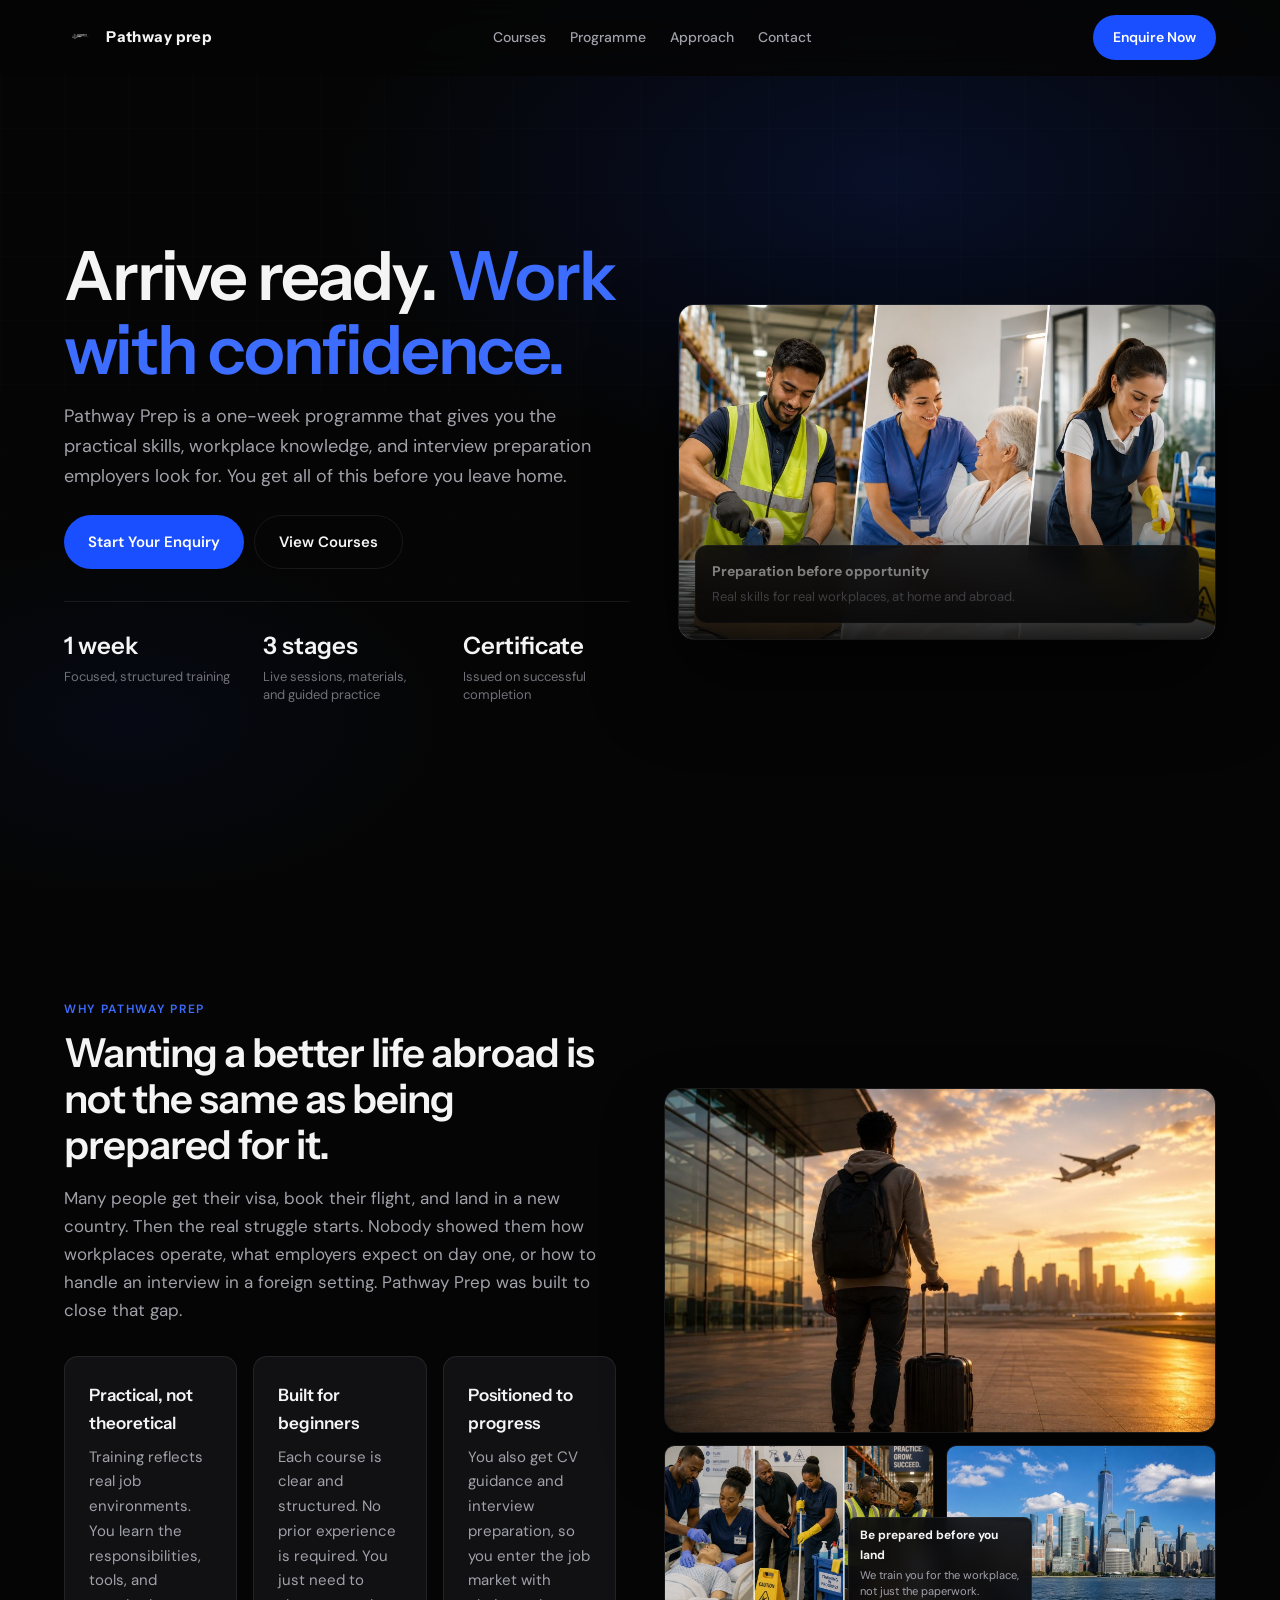
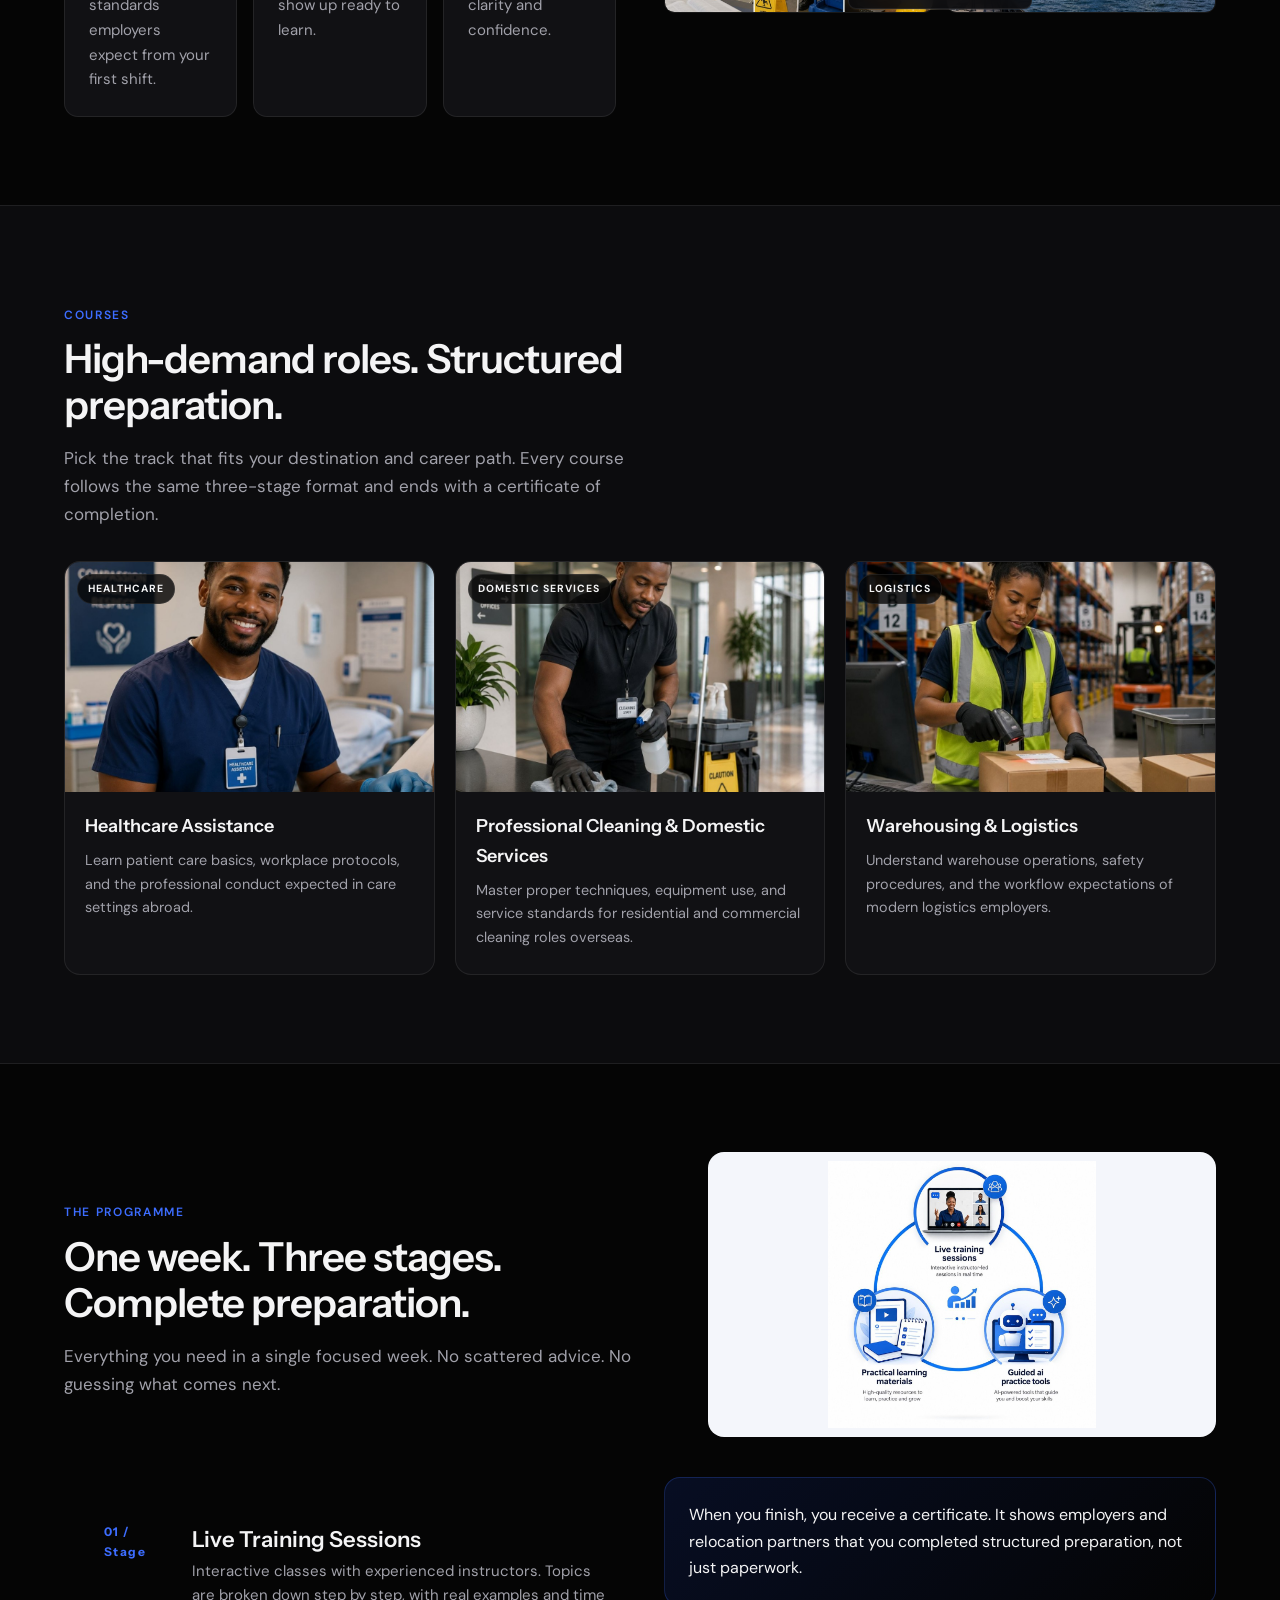
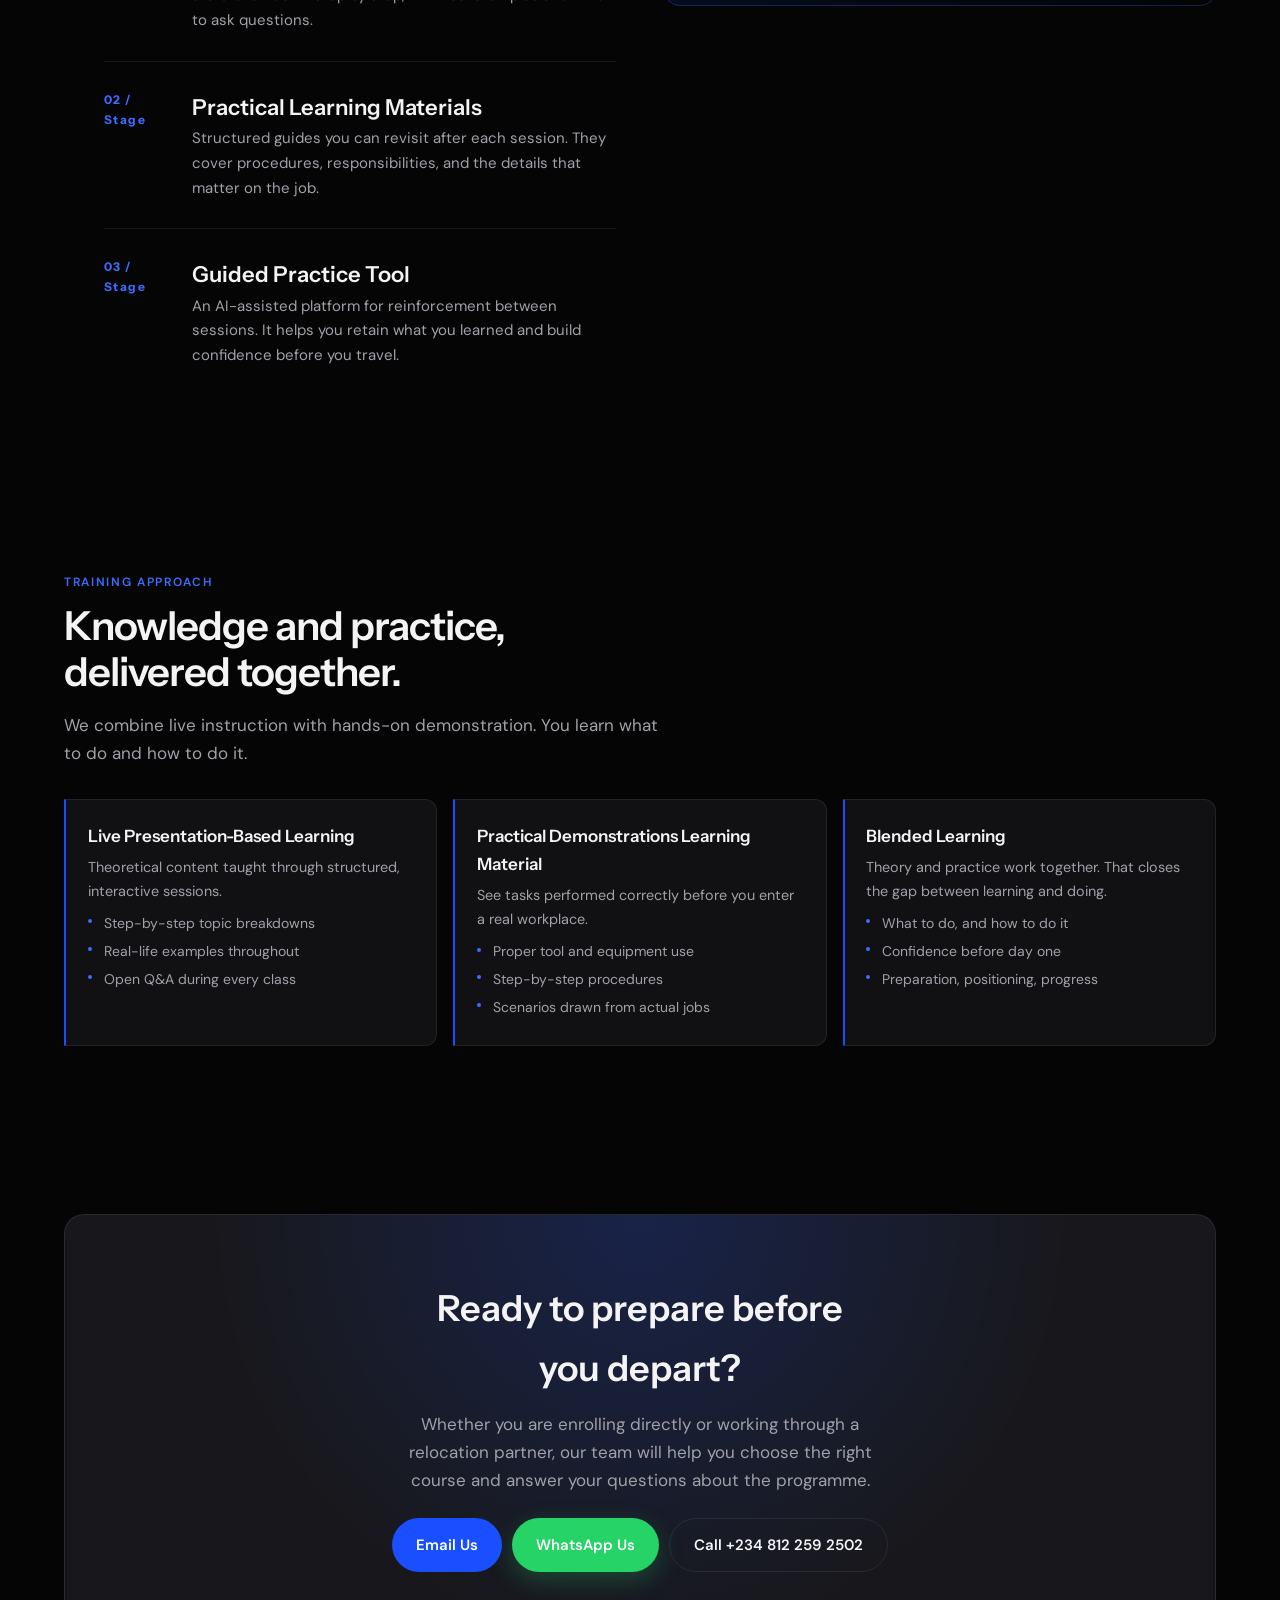
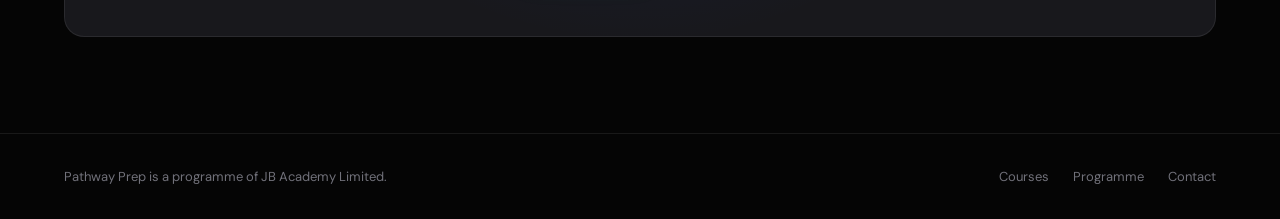
==== index.html @ 433fa723 "update landing page" ====
<!DOCTYPE html>
<html lang="en">
<head>
  <meta charset="UTF-8">
  <meta http-equiv="Content-Type" content="text/html; charset=UTF-8">
  <meta name="viewport" content="width=device-width, initial-scale=1.0, viewport-fit=cover">
  <meta name="theme-color" content="#050505">
  <meta name="description" content="Pathway Prep prepares individuals for international work with structured pre-departure training in healthcare, cleaning, and logistics. A programme by JB Academy Limited.">
  <title>Pathway Prep | Pre-Departure Training by JB Academy</title>
  <link rel="preconnect" href="https://fonts.googleapis.com">
  <link rel="preconnect" href="https://fonts.gstatic.com" crossorigin>
  <link href="https://fonts.googleapis.com/css2?family=DM+Sans:ital,opsz,wght@0,9..40,400;0,9..40,500;0,9..40,600;1,9..40,400&family=Instrument+Sans:wght@500;600;700&display=swap" rel="stylesheet">
  <link rel="stylesheet" href="css/styles.css">
  <link rel="icon" href="assets/logo.png" type="image/png">
</head>
<body>
  <header class="site-header">
    <div class="container header-inner">
      <a href="#" class="logo-link" aria-label="Pathway Prep home">
        <img src="assets/logo.png" alt="Pathway" class="logo-img" width="120" height="32">
        <span class="logo-wordmark">Pathway prep</span>
      </a>
      <nav class="nav" aria-label="Primary">
        <a href="#courses">Courses</a>
        <a href="#programme">Programme</a>
        <a href="#approach">Approach</a>
        <a href="#contact">Contact</a>
      </nav>
      <div class="header-actions">
        <a href="#contact" class="btn btn-primary">Enquire Now</a>
        <button class="menu-toggle" type="button" aria-expanded="false" aria-controls="mobile-nav" aria-label="Open menu">
          <span></span><span></span><span></span>
        </button>
      </div>
    </div>
  </header>

  <nav id="mobile-nav" class="mobile-nav" aria-label="Mobile">
    <a href="#contact" class="btn btn-primary mobile-nav-cta">Enquire Now</a>
    <a href="#courses">Courses</a>
    <a href="#programme">Programme</a>
    <a href="#approach">Approach</a>
    <a href="#contact">Contact</a>
  </nav>

  <main>
    <section class="hero">
      <div class="hero-bg" aria-hidden="true">
        <div class="hero-grid"></div>
      </div>
      <div class="container hero-inner">
        <div class="hero-content">
          <h1>Arrive ready. <em>Work with confidence.</em></h1>
          <p class="hero-lead">
            Pathway Prep is a one-week programme that gives you the practical skills, workplace knowledge,
            and interview preparation employers look for. You get all of this before you leave home.
          </p>
          <div class="hero-cta">
            <a href="#contact" class="btn btn-primary btn-lg">Start Your Enquiry</a>
            <a href="#courses" class="btn btn-ghost btn-lg">View Courses</a>
          </div>
          <div class="hero-stats">
            <div class="stat">
              <strong>1 week</strong>
              <span>Focused, structured training</span>
            </div>
            <div class="stat">
              <strong>3 stages</strong>
              <span>Live sessions, materials, and guided practice</span>
            </div>
            <div class="stat">
              <strong>Certificate</strong>
              <span>Issued on successful completion</span>
            </div>
          </div>
        </div>
        <div class="hero-visual">
          <figure class="hero-image-wrap">
            <img
              src="assets/hero-services.png"
              alt="Pathway Prep training for healthcare, cleaning, and logistics careers"
              width="1200"
              height="800"
              loading="eager"
            >
            <figcaption class="hero-badge">
              <strong>Preparation before opportunity</strong>
              <p>Real skills for real workplaces, at home and abroad.</p>
            </figcaption>
          </figure>
        </div>
      </div>
    </section>

    <section class="section" id="about">
      <div class="container about-split">
        <div class="about-copy">
          <p class="section-label reveal">Why Pathway Prep</p>
          <h2 class="section-title reveal">Wanting a better life abroad is not the same as being prepared for it.</h2>
          <p class="section-intro reveal">
            Many people get their visa, book their flight, and land in a new country. Then the real struggle
            starts. Nobody showed them how workplaces operate, what employers expect on day one, or how to
            handle an interview in a foreign setting. Pathway Prep was built to close that gap.
          </p>
          <div class="why-grid">
            <article class="why-card reveal">
              <h3>Practical, not theoretical</h3>
              <p>Training reflects real job environments. You learn the responsibilities, tools, and standards employers expect from your first shift.</p>
            </article>
            <article class="why-card reveal">
              <h3>Built for beginners</h3>
              <p>Each course is clear and structured. No prior experience is required. You just need to show up ready to learn.</p>
            </article>
            <article class="why-card reveal">
              <h3>Positioned to progress</h3>
              <p>You also get CV guidance and interview preparation, so you enter the job market with clarity and confidence.</p>
            </article>
          </div>
        </div>
        <div class="about-visual reveal">
          <div class="about-image-main">
            <img
              src="assets/about-travel.png"
              alt="Traveller preparing for departure at an airport"
              width="1200"
              height="675"
              loading="lazy"
            >
          </div>
          <div class="about-thumb-row">
            <div class="about-thumb about-thumb--careers">
              <img
                src="assets/about-careers.png"
                alt="Hands-on training in healthcare, cleaning, and logistics"
                width="600"
                height="375"
                loading="lazy"
              >
            </div>
            <div class="about-thumb">
              <img
                src="assets/about-destination.png"
                alt="City skyline representing international career opportunities"
                width="600"
                height="375"
                loading="lazy"
              >
            </div>
            <div class="about-float-card">
              <strong>Be prepared before you land</strong>
              <p>We train you for the workplace, not just the paperwork.</p>
            </div>
          </div>
        </div>
      </div>
    </section>

    <section class="section courses" id="courses">
      <div class="container">
        <p class="section-label reveal">Courses</p>
        <h2 class="section-title reveal">High-demand roles. Structured preparation.</h2>
        <p class="section-intro reveal">
          Pick the track that fits your destination and career path. Every course follows the same
          three-stage format and ends with a certificate of completion.
        </p>
        <div class="course-grid">
          <article class="course-card reveal">
            <div class="course-media">
              <img
                src="assets/course-healthcare.png"
                alt="Care assistant providing support in a healthcare environment"
                width="800"
                height="500"
                loading="lazy"
              >
              <span class="course-tag">Healthcare</span>
            </div>
            <div class="course-body">
              <h3>Healthcare Assistance</h3>
              <p>Learn patient care basics, workplace protocols, and the professional conduct expected in care settings abroad.</p>
            </div>
          </article>
          <article class="course-card reveal">
            <div class="course-media">
              <img
                src="assets/course-cleaning.png"
                alt="Professional cleaner maintaining a commercial space"
                width="800"
                height="500"
                loading="lazy"
              >
              <span class="course-tag">Domestic Services</span>
            </div>
            <div class="course-body">
              <h3>Professional Cleaning &amp; Domestic Services</h3>
              <p>Master proper techniques, equipment use, and service standards for residential and commercial cleaning roles overseas.</p>
            </div>
          </article>
          <article class="course-card reveal">
            <div class="course-media">
              <img
                src="assets/course-logistics.png"
                alt="Warehouse worker managing inventory in a logistics facility"
                width="800"
                height="500"
                loading="lazy"
              >
              <span class="course-tag">Logistics</span>
            </div>
            <div class="course-body">
              <h3>Warehousing &amp; Logistics</h3>
              <p>Understand warehouse operations, safety procedures, and the workflow expectations of modern logistics employers.</p>
            </div>
          </article>
        </div>
      </div>
    </section>

    <section class="section" id="programme">
      <div class="container">
        <div class="programme-banner reveal">
          <div>
            <p class="section-label">The Programme</p>
            <h2 class="section-title">One week. Three stages. Complete preparation.</h2>
            <p class="section-intro" style="margin-bottom: 0;">
              Everything you need in a single focused week. No scattered advice. No guessing what comes next.
            </p>
          </div>
          <div class="programme-banner-image">
            <img
              src="assets/programme-stages.png"
              alt="Live training sessions, practical learning materials, and guided AI practice tools"
              width="900"
              height="506"
              loading="lazy"
            >
          </div>
        </div>
        <div class="programme-layout">
          <ol class="process-steps">
            <li class="process-step reveal">
              <span class="step-num">Stage</span>
              <div>
                <h3>Live Training Sessions</h3>
                <p>Interactive classes with experienced instructors. Topics are broken down step by step, with real examples and time to ask questions.</p>
              </div>
            </li>
            <li class="process-step reveal">
              <span class="step-num">Stage</span>
              <div>
                <h3>Practical Learning Materials</h3>
                <p>Structured guides you can revisit after each session. They cover procedures, responsibilities, and the details that matter on the job.</p>
              </div>
            </li>
            <li class="process-step reveal">
              <span class="step-num">Stage</span>
              <div>
                <h3>Guided Practice Tool</h3>
                <p>An AI-assisted platform for reinforcement between sessions. It helps you retain what you learned and build confidence before you travel.</p>
              </div>
            </li>
          </ol>
          <aside class="process-aside reveal"><p>When you finish, you receive a certificate. It shows employers and relocation partners that you completed structured preparation, not just paperwork.</p></aside>
        </div>
      </div>
    </section>

    <section class="section" id="approach">
      <div class="container">
        <p class="section-label reveal">Training Approach</p>
        <h2 class="section-title reveal">Knowledge and practice, delivered together.</h2>
        <p class="section-intro reveal">
          We combine live instruction with hands-on demonstration. You learn what to do and how to do it.
        </p>
        <div class="method-grid">
          <article class="why-card method-item reveal">
            <h3>Live Presentation-Based Learning</h3>
            <p>Theoretical content taught through structured, interactive sessions.</p>
            <ul class="method-list">
              <li>Step-by-step topic breakdowns</li>
              <li>Real-life examples throughout</li>
              <li>Open Q&amp;A during every class</li>
            </ul>
          </article>
          <article class="why-card method-item reveal">
            <h3>Practical Demonstrations Learning Material</h3>
            <p>See tasks performed correctly before you enter a real workplace.</p>
            <ul class="method-list">
              <li>Proper tool and equipment use</li>
              <li>Step-by-step procedures</li>
              <li>Scenarios drawn from actual jobs</li>
            </ul>
          </article>
          <article class="why-card method-item reveal">
            <h3>Blended Learning</h3>
            <p>Theory and practice work together. That closes the gap between learning and doing.</p>
            <ul class="method-list">
              <li>What to do, and how to do it</li>
              <li>Confidence before day one</li>
              <li>Preparation, positioning, progress</li>
            </ul>
          </article>
        </div>
      </div>
    </section>

    <section class="cta-section" id="contact">
      <div class="container">
        <div class="cta-panel reveal">
          <h2>Ready to prepare before you depart?</h2>
          <p>
            Whether you are enrolling directly or working through a relocation partner, our team will
            help you choose the right course and answer your questions about the programme.
          </p>
          <div class="cta-actions">
            <a href="mailto:info@jbacademyltd.org" class="btn btn-primary btn-lg">Email Us</a>
            <a href="https://wa.me/2348122592502" class="btn btn-whatsapp btn-lg" target="_blank" rel="noopener noreferrer">WhatsApp Us</a>
            <a href="tel:+2348122592502" class="btn btn-ghost btn-lg">Call +234 812 259 2502</a>
          </div>
        </div>
      </div>
    </section>
  </main>

  <footer class="site-footer">
    <div class="container footer-inner">
      <div class="footer-brand">
        
        <p>Pathway Prep is a programme of JB Academy Limited.</p>
      </div>
      <nav class="footer-links" aria-label="Footer">
        <a href="#courses">Courses</a>
        <a href="#programme">Programme</a>
        <a href="#contact">Contact</a>
      </nav>
    </div>
  </footer>

  <script src="js/main.js"></script>
</body>
</html>
---- css/styles.css ----
:root {
  --black: #050505;
  --black-soft: #0c0c0e;
  --surface: #111114;
  --surface-elevated: #18181c;
  --border: rgba(255, 255, 255, 0.08);
  --blue: #1a4fff;
  --blue-bright: #3d6dff;
  --blue-glow: rgba(26, 79, 255, 0.35);
  --text: #f4f4f5;
  --text-muted: #a1a1aa;
  --text-dim: #71717a;
  --font-display: "Instrument Sans", system-ui, sans-serif;
  --font-body: "DM Sans", system-ui, sans-serif;
  --ease-out: cubic-bezier(0.22, 1, 0.36, 1);
  --max-width: 72rem;
  --header-h: 4.75rem;
}

*, *::before, *::after { box-sizing: border-box; }
html {
  scroll-behavior: smooth;
  -webkit-text-size-adjust: 100%;
  text-size-adjust: 100%;
}
body {
  margin: 0;
  font-family: var(--font-body);
  font-size: clamp(0.9375rem, 2.5vw, 1.0625rem);
  line-height: 1.65;
  color: var(--text);
  background: var(--black);
  -webkit-font-smoothing: antialiased;
  overflow-x: hidden;
  padding-left: env(safe-area-inset-left);
  padding-right: env(safe-area-inset-right);
}
img { max-width: 100%; height: auto; display: block; }
a { color: inherit; text-decoration: none; }
ul { margin: 0; padding: 0; list-style: none; }
.container { width: min(100% - 1.5rem, var(--max-width)); margin-inline: auto; }

@keyframes fadeUp {
  from { opacity: 0; transform: translateY(28px); }
  to { opacity: 1; transform: translateY(0); }
}
@keyframes fadeIn {
  from { opacity: 0; }
  to { opacity: 1; }
}
@keyframes float {
  0%, 100% { transform: translateY(0); }
  50% { transform: translateY(-8px); }
}
@keyframes pulseGlow {
  0%, 100% { box-shadow: 0 0 0 1px rgba(255,255,255,0.06) inset, 0 8px 32px var(--blue-glow); }
  50% { box-shadow: 0 0 0 1px rgba(255,255,255,0.1) inset, 0 12px 48px rgba(26,79,255,0.45); }
}
@keyframes gridDrift {
  from { transform: translateY(0); }
  to { transform: translateY(64px); }
}

.site-header {
  position: fixed; inset: 0 0 auto; z-index: 100; height: var(--header-h);
  display: flex; align-items: center;
  padding-left: env(safe-area-inset-left);
  padding-right: env(safe-area-inset-right);
  background: rgba(5, 5, 5, 0.82); backdrop-filter: blur(16px);
  border-bottom: 1px solid transparent;
  transition: border-color 0.3s var(--ease-out), background 0.3s;
}
.site-header.is-scrolled { border-bottom-color: var(--border); background: rgba(5,5,5,0.95); }
.header-inner { display: flex; align-items: center; justify-content: space-between; gap: 1rem; width: 100%; }
.logo-link { display: flex; align-items: center; gap: 0.65rem; min-width: 0; }
.logo-img {
  height: clamp(1.5rem, 4vw, 2rem); width: auto; flex-shrink: 0;
  filter: brightness(0) invert(1);
}
.nav { display: none; align-items: center; gap: 1.5rem; }
.nav a {
  font-size: 0.875rem; font-weight: 500; color: var(--text-muted);
  transition: color 0.2s, transform 0.2s;
}
.nav a:hover { color: var(--text); transform: translateY(-1px); }
.header-actions { display: flex; align-items: center; gap: 0.5rem; }
.btn {
  display: inline-flex; align-items: center; justify-content: center;
  font-family: var(--font-body); font-size: 0.875rem; font-weight: 600;
  padding: 0.7rem 1.25rem; border-radius: 999px; border: none; cursor: pointer;
  min-height: 44px; transition: transform 0.2s var(--ease-out), background 0.2s, box-shadow 0.2s;
}
.btn:active { transform: scale(0.98); }
.btn-primary {
  background: var(--blue); color: #fff;
  animation: pulseGlow 4s ease-in-out infinite;
}
.btn-primary:hover { background: var(--blue-bright); }
.btn-ghost { background: transparent; color: var(--text); border: 1px solid var(--border); }
.btn-ghost:hover { background: var(--surface); }
.btn-lg { padding: 0.85rem 1.5rem; font-size: 0.9375rem; }
.header-actions .btn-primary { animation: none; }

.menu-toggle {
  display: flex; flex-direction: column; justify-content: center; gap: 5px;
  width: 44px; height: 44px; padding: 0; background: none;
  border: 1px solid var(--border); border-radius: 0.5rem; cursor: pointer;
}
.menu-toggle span {
  display: block; width: 1rem; height: 1.5px; margin-inline: auto;
  background: var(--text); transition: transform 0.25s, opacity 0.25s;
}
.menu-toggle[aria-expanded="true"] span:nth-child(1) { transform: translateY(6.5px) rotate(45deg); }
.menu-toggle[aria-expanded="true"] span:nth-child(2) { opacity: 0; }
.menu-toggle[aria-expanded="true"] span:nth-child(3) { transform: translateY(-6.5px) rotate(-45deg); }
.mobile-nav {
  position: fixed; inset: var(--header-h) 0 0; z-index: 90; padding: 1rem 1.25rem 2rem;
  background: rgba(12,12,14,0.98); border-top: 1px solid var(--border);
  transform: translateX(100%); transition: transform 0.35s var(--ease-out);
  overflow-y: auto;
}
.mobile-nav.is-open { transform: translateX(0); }
.mobile-nav a {
  display: block; padding: 1rem 0; font-size: 1.0625rem; font-weight: 500;
  border-bottom: 1px solid var(--border);
}
.mobile-nav-cta {
  margin-bottom: 0.5rem; width: 100%; border-bottom: none !important;
  padding: 0.85rem 1.25rem !important;
}

.hero {
  position: relative; min-height: 100svh; display: flex; align-items: center;
  padding: calc(var(--header-h) + 2rem) 0 3rem; overflow: hidden;
}
.hero-bg { position: absolute; inset: 0; pointer-events: none; }
.hero-bg::before {
  content: ""; position: absolute; inset: 0;
  background:
    radial-gradient(ellipse 80% 60% at 70% 20%, rgba(26,79,255,0.14), transparent 55%),
    radial-gradient(ellipse 50% 40% at 10% 80%, rgba(26,79,255,0.06), transparent 50%);
}
.hero-grid {
  position: absolute; inset: -64px 0 0;
  background-image:
    linear-gradient(rgba(255,255,255,0.03) 1px, transparent 1px),
    linear-gradient(90deg, rgba(255,255,255,0.03) 1px, transparent 1px);
  background-size: 64px 64px;
  mask-image: linear-gradient(to bottom, black 30%, transparent 85%);
  opacity: 0.35;
  animation: gridDrift 20s linear infinite;
}
.hero-inner { position: relative; display: grid; gap: 2rem; align-items: center; }
.hero-content > * {
  animation: fadeUp 0.8s var(--ease-out) both;
}
.hero-content h1 { animation-delay: 0.1s; }
.hero-content .hero-lead { animation-delay: 0.35s; }
.hero-content .hero-cta { animation-delay: 0.5s; }
.hero-content .hero-stats { animation-delay: 0.65s; }
.eyebrow {
  display: inline-flex; align-items: center; gap: 0.5rem;
  font-size: 0.75rem; font-weight: 600; letter-spacing: 0.12em;
  text-transform: uppercase; color: var(--blue-bright); margin-bottom: 1rem;
}
.eyebrow::before { content: ""; width: 1.5rem; height: 1px; background: var(--blue); }
.hero h1 {
  font-family: var(--font-display);
  font-size: clamp(2rem, 8vw, 4.25rem);
  font-weight: 600; line-height: 1.08; letter-spacing: -0.03em;
  margin: 0 0 1rem;
}
.hero h1 em { font-style: normal; color: var(--blue-bright); }
.hero-lead { font-size: clamp(1rem, 2.5vw, 1.125rem); color: var(--text-muted); max-width: 36rem; margin: 0 0 1.5rem; }
.hero-cta { display: flex; flex-wrap: wrap; gap: 0.65rem; margin-bottom: 2rem; }
.hero-stats {
  display: grid; grid-template-columns: repeat(3, 1fr); gap: 1rem;
  padding-top: 1.5rem; border-top: 1px solid var(--border);
}
.stat strong {
  display: block; font-family: var(--font-display);
  font-size: clamp(1.15rem, 3vw, 1.5rem);
  font-weight: 600; margin-bottom: 0.15rem;
}
.stat > span { display: block; font-size: 0.75rem; color: var(--text-dim); line-height: 1.4; }
.hero-visual { animation: fadeIn 1s 0.4s both; }
.hero-image-wrap {
  position: relative; border-radius: 1rem; overflow: hidden;
  aspect-ratio: 16 / 10; max-height: 30rem; margin-inline: auto;
  border: 1px solid var(--border); box-shadow: 0 40px 80px rgba(0,0,0,0.55);
}
.hero-image-wrap img { width: 100%; height: 100%; object-fit: cover; transition: transform 8s var(--ease-out); }
.hero-image-wrap:hover img { transform: scale(1.05); }
.hero-image-wrap::after {
  content: ""; position: absolute; inset: 0;
  background: linear-gradient(to top, rgba(5,5,5,0.88) 0%, transparent 45%);
}
.hero-badge {
  position: absolute; bottom: 1rem; left: 1rem; right: 1rem;
  padding: 0.9rem 1rem; background: rgba(12,12,14,0.88);
  backdrop-filter: blur(12px); border: 1px solid var(--border); border-radius: 0.75rem;
  animation: float 5s ease-in-out infinite;
}
.hero-badge p { margin: 0; font-size: 0.8125rem; color: var(--text-muted); }
.hero-badge strong { display: block; font-size: 0.875rem; color: var(--text); margin-bottom: 0.2rem; }

.section { padding: clamp(3.5rem, 8vw, 5.5rem) 0; }
.section-label {
  font-size: 0.75rem; font-weight: 600; letter-spacing: 0.14em;
  text-transform: uppercase; color: var(--blue-bright); margin-bottom: 0.65rem;
}
.section-title {
  font-family: var(--font-display);
  font-size: clamp(1.5rem, 5vw, 2.5rem);
  font-weight: 600; letter-spacing: -0.025em; line-height: 1.15;
  margin: 0 0 1rem;
}
.section-intro { color: var(--text-muted); max-width: 38rem; margin: 0 0 2rem; font-size: clamp(0.9375rem, 2.5vw, 1.0625rem); }

.about-split {
  display: grid; gap: 2rem; align-items: center;
}
.about-image-main {
  border-radius: 1rem; overflow: hidden; aspect-ratio: 16 / 10;
  border: 1px solid var(--border); box-shadow: 0 24px 60px rgba(0,0,0,0.45);
}
.about-visual { display: grid; gap: 0.75rem; }
.about-image-main img { width: 100%; height: 100%; object-fit: cover; }
.about-float-card {
  padding: 0.55rem 0.7rem; background: rgba(12,12,14,0.9);
  border: 1px solid var(--border); border-radius: 0.5rem;
  backdrop-filter: blur(10px);
}
.about-float-card p { margin: 0; font-size: 0.7rem; line-height: 1.4; color: var(--text-muted); }
.about-float-card strong { display: block; color: var(--text); font-size: 0.75rem; margin-bottom: 0.15rem; }
.about-thumb-row {
  display: grid; grid-template-columns: 1fr 1fr; gap: 0.75rem;
  position: relative;
  padding-bottom: 0.25rem;
}
.about-thumb-row .about-float-card {
  grid-column: 1 / -1;
  position: absolute;
  bottom: 0.5rem;
  left: 50%;
  right: auto;
  z-index: 1;
  width: min(11.5rem, calc(100% - 1.5rem));
  translate: -50% 0;
}
.about-thumb {
  border-radius: 0.65rem; overflow: hidden; aspect-ratio: 16/10;
  border: 1px solid var(--border);
}
.about-thumb img { width: 100%; height: 100%; object-fit: cover; }
.about-thumb--careers img { object-position: 50% center; }

.why-grid { display: grid; gap: 1rem; }
.why-card {
  padding: 1.5rem; background: var(--surface);
  border: 1px solid var(--border); border-radius: 0.875rem;
  transition: border-color 0.25s, transform 0.35s var(--ease-out);
}
.why-card:hover { border-color: rgba(61,109,255,0.35); transform: translateY(-3px); }
.why-card h3 { font-family: var(--font-display); font-size: 1.0625rem; font-weight: 600; margin: 0 0 0.45rem; }
.why-card p { margin: 0; font-size: 0.9375rem; color: var(--text-muted); }

.courses { background: var(--black-soft); border-block: 1px solid var(--border); }
.course-grid { display: grid; gap: 1.25rem; }
.course-card {
  background: var(--surface); border: 1px solid var(--border);
  border-radius: 1rem; overflow: hidden;
  transition: transform 0.35s var(--ease-out), box-shadow 0.35s;
}
.course-card:hover { transform: translateY(-4px); box-shadow: 0 24px 48px rgba(0,0,0,0.4); }
.course-media { position: relative; aspect-ratio: 16 / 10; overflow: hidden; }
.course-media img { width: 100%; height: 100%; object-fit: cover; transition: transform 0.6s var(--ease-out); }
.course-card:hover .course-media img { transform: scale(1.05); }
.course-tag {
  position: absolute; top: 0.75rem; left: 0.75rem;
  font-size: 0.65rem; font-weight: 700; letter-spacing: 0.1em; text-transform: uppercase;
  padding: 0.35rem 0.6rem; background: rgba(5,5,5,0.8);
  border: 1px solid var(--border); border-radius: 999px;
}
.course-body { padding: 1.25rem 1.25rem 1.5rem; }
.course-body h3 { font-family: var(--font-display); font-size: 1.125rem; font-weight: 600; margin: 0 0 0.45rem; }
.course-body p { margin: 0; font-size: 0.9rem; color: var(--text-muted); }

.programme-banner {
  display: grid; gap: 1.5rem; margin-bottom: 2.5rem; align-items: center;
}
.programme-banner-image {
  border-radius: 1rem; overflow: hidden; aspect-ratio: 16/9;
  border: 1px solid var(--border);
  background: #f4f6fb;
}
.programme-banner-image img { width: 100%; height: 100%; object-fit: contain; padding: 0.5rem; }
.programme-layout { display: grid; gap: 2rem; align-items: start; }
.process-steps { display: grid; gap: 0; counter-reset: step; }
.process-step {
  display: grid; gap: 0.75rem; padding: 1.75rem 0;
  border-bottom: 1px solid var(--border); counter-increment: step;
}
.process-step:last-child { border-bottom: none; padding-bottom: 0; }
.step-num { font-family: var(--font-display); font-size: 0.75rem; font-weight: 700; letter-spacing: 0.12em; color: var(--blue-bright); }
.step-num::before { content: "0" counter(step) " / "; }
.process-step h3 { font-family: var(--font-display); font-size: clamp(1.125rem, 3vw, 1.375rem); font-weight: 600; margin: 0; }
.process-step p { margin: 0; color: var(--text-muted); font-size: 0.9375rem; }
.process-aside {
  margin-top: 2rem; padding: 1.5rem;
  background: linear-gradient(135deg, rgba(26,79,255,0.12), transparent);
  border: 1px solid rgba(61,109,255,0.25); border-radius: 1rem;
}
.process-aside p { margin: 0; font-size: 1rem; }

.method-grid { display: grid; gap: 1rem; }
.method-item {
  padding: 1.35rem; border-left: 2px solid var(--blue);
  background: var(--surface); border-radius: 0 0.75rem 0.75rem 0;
  transition: transform 0.3s var(--ease-out);
}
.method-item:hover { transform: translateX(4px); }
.method-item h3 { font-family: var(--font-display); font-size: 1.0625rem; font-weight: 600; margin: 0 0 0.4rem; }
.method-item p { margin: 0 0 0.5rem; font-size: 0.9rem; color: var(--text-muted); }
.method-list li {
  position: relative; padding-left: 1rem; font-size: 0.875rem;
  color: var(--text-muted); margin-bottom: 0.3rem;
}
.method-list li::before {
  content: ""; position: absolute; left: 0; top: 0.55em;
  width: 4px; height: 4px; border-radius: 50%; background: var(--blue-bright);
}

.cta-section { padding: clamp(3rem, 8vw, 5rem) 0 clamp(4rem, 10vw, 6rem); }
.cta-panel {
  position: relative; padding: clamp(2rem, 6vw, 4rem);
  border-radius: 1.25rem; overflow: hidden; text-align: center;
  border: 1px solid var(--border); background: var(--surface-elevated);
}
.cta-panel::before {
  content: ""; position: absolute; inset: 0;
  background: radial-gradient(circle at 50% 0%, rgba(26,79,255,0.2), transparent 60%);
}
.cta-panel > * { position: relative; }
.cta-panel h2 {
  font-family: var(--font-display); font-size: clamp(1.5rem, 5vw, 2.25rem);
  font-weight: 600; margin: 0 auto 0.75rem; max-width: 18ch;
}
.cta-panel p { color: var(--text-muted); max-width: 32rem; margin: 0 auto 1.5rem; font-size: clamp(0.9375rem, 2.5vw, 1.0625rem); }
.cta-actions { display: flex; flex-wrap: wrap; justify-content: center; gap: 0.65rem; }

.site-footer {
  padding: 2rem 0 calc(2rem + env(safe-area-inset-bottom));
  border-top: 1px solid var(--border);
}
.footer-inner { display: flex; flex-direction: column; align-items: flex-start; gap: 1.25rem; }
.footer-brand { display: flex; align-items: center; gap: 0.75rem; flex-wrap: wrap; }
.footer-brand img {
  height: 1.5rem;
  filter: brightness(0) invert(1);
}
.footer-brand p { margin: 0; font-size: 0.8125rem; color: var(--text-dim); }
.footer-links { display: flex; flex-wrap: wrap; gap: 1rem 1.5rem; font-size: 0.8125rem; }
.footer-links a { color: var(--text-dim); }
.footer-links a:hover { color: var(--text); }

.reveal {
  opacity: 0; transform: translateY(24px);
  transition: opacity 0.7s var(--ease-out) var(--reveal-delay, 0s),
              transform 0.7s var(--ease-out) var(--reveal-delay, 0s);
}
.reveal.is-visible { opacity: 1; transform: translateY(0); }

@media (min-width: 640px) {
  .container { width: min(100% - 2.5rem, var(--max-width)); }
  .hero-stats { gap: 2rem; }
  .stat > span { font-size: 0.8125rem; }
}

@media (min-width: 768px) {
  .nav { display: flex; }
  .menu-toggle { display: none; }
  .hero-inner { grid-template-columns: 1fr 0.95fr; gap: 3rem; }
  .hero-image-wrap { max-height: 32rem; margin-inline: 0; }
  .about-split { grid-template-columns: 1fr 1fr; gap: 3rem; }
  .why-grid { grid-template-columns: repeat(3, 1fr); }
  .course-grid { grid-template-columns: repeat(3, 1fr); }
  .programme-banner { grid-template-columns: 1.1fr 0.9fr; }
  .programme-layout { grid-template-columns: 1fr 1fr; gap: 3rem; }
  .programme-layout .process-aside { margin-top: 0; }
  .method-grid { grid-template-columns: repeat(3, 1fr); }
  .footer-inner { flex-direction: row; align-items: center; justify-content: space-between; }
  .process-step { grid-template-columns: 4rem 1fr; gap: 1.5rem; align-items: start; }
}

@media (min-width: 1024px) {
  .hero { padding: calc(var(--header-h) + 3rem) 0 5rem; }
  .section-title { max-width: 22ch; }
}

@media (max-width: 767px) {
  .header-actions .btn-primary { display: none; }
  .logo-wordmark { max-width: 9.5rem; overflow: hidden; text-overflow: ellipsis; }

  .hero {
    min-height: auto;
    padding-top: calc(var(--header-h) + 1.25rem);
    padding-bottom: 2.5rem;
  }
  .hero-inner { gap: 1.5rem; }
  .hero-stats { grid-template-columns: 1fr; gap: 0.85rem; }
  .hero-cta { margin-bottom: 1.5rem; }
  .hero-cta .btn { flex: 1 1 100%; }
  .hero-image-wrap { max-height: none; }
  .hero-badge { left: 0.75rem; right: 0.75rem; bottom: 0.75rem; }

  /* About: same flow as desktop — intro, image stack (1 + 2), then three cards in a row */
  .about-split {
    display: flex;
    flex-direction: column;
    gap: 1.25rem;
  }
  .about-copy { display: contents; }
  .about-copy .section-label { order: 1; }
  .about-copy .section-title { order: 2; }
  .about-copy .section-intro { order: 3; margin-bottom: 0; }
  .about-visual {
    order: 4;
    width: 100%;
    gap: 0.5rem;
  }
  .about-copy .why-grid {
    order: 5;
    grid-template-columns: repeat(3, minmax(0, 1fr));
    gap: 0.5rem;
  }
  .about-image-main { aspect-ratio: 16 / 10; }
  .about-thumb-row {
    grid-template-columns: 1fr 1fr;
    gap: 0.5rem;
    padding-bottom: 3.25rem;
  }
  .about-thumb { aspect-ratio: 3 / 2; }
  .about-thumb-row .about-float-card {
    width: min(9.25rem, calc(100% - 1rem));
    bottom: 0.35rem;
    padding: 0.45rem 0.6rem;
  }
  .about-float-card strong { font-size: 0.7rem; }
  .about-float-card p { font-size: 0.625rem; }

  .why-card { padding: 0.75rem; }
  .why-card h3 { font-size: 0.8125rem; margin-bottom: 0.35rem; }
  .why-card p { font-size: 0.6875rem; line-height: 1.45; }
  .why-card:hover { transform: none; }

  .course-card:hover { transform: none; box-shadow: none; }
  .course-card:hover .course-media img { transform: none; }
  .hero-image-wrap:hover img { transform: none; }

  .programme-banner { margin-bottom: 1.75rem; gap: 1.25rem; }
  .programme-banner-image { aspect-ratio: 4 / 3; }
  .programme-banner-image img { padding: 0.35rem; }
  .programme-layout { gap: 1.25rem; }
  .programme-layout .process-aside { margin-top: 0; }
  .process-step { padding: 1.35rem 0; }
  .process-aside { padding: 1.15rem; }
  .process-aside p { font-size: 0.9375rem; }

  .method-item:hover { transform: none; }
  .method-item { padding: 1.15rem; }

  .cta-panel { padding: 1.75rem 1.25rem; }
  .cta-actions { flex-direction: column; align-items: stretch; }
  .cta-actions .btn { width: 100%; max-width: none; }
  .cta-panel h2 { max-width: none; }

  .footer-brand { flex-direction: column; align-items: flex-start; }
}

@media (max-width: 380px) {
  .about-copy .why-grid { gap: 0.4rem; }
  .why-card { padding: 0.65rem; }
  .why-card h3 { font-size: 0.75rem; }
  .why-card p { font-size: 0.625rem; }
  .hero h1 { font-size: 1.85rem; }
  .section-title { font-size: 1.35rem; }
}

@media (prefers-reduced-motion: reduce) {
  *, *::before, *::after {
    animation-duration: 0.01ms !important;
    animation-iteration-count: 1 !important;
    transition-duration: 0.01ms !important;
  }
  .hero-grid { animation: none; }
  .reveal { opacity: 1; transform: none; }
}

.logo-wordmark{font-family:var(--font-display);font-weight:700;font-size:clamp(0.75rem,2vw,0.9375rem);letter-spacing:0.04em;color:var(--text);white-space:nowrap}.btn-whatsapp{background:#25d366;color:#fff;box-shadow:0 8px 24px rgba(37,211,102,.25)}.btn-whatsapp:hover{background:#20bd5a}.img-panel-left{object-position:8% center}.img-panel-center{object-position:50% center}.img-panel-right{object-position:92% center}
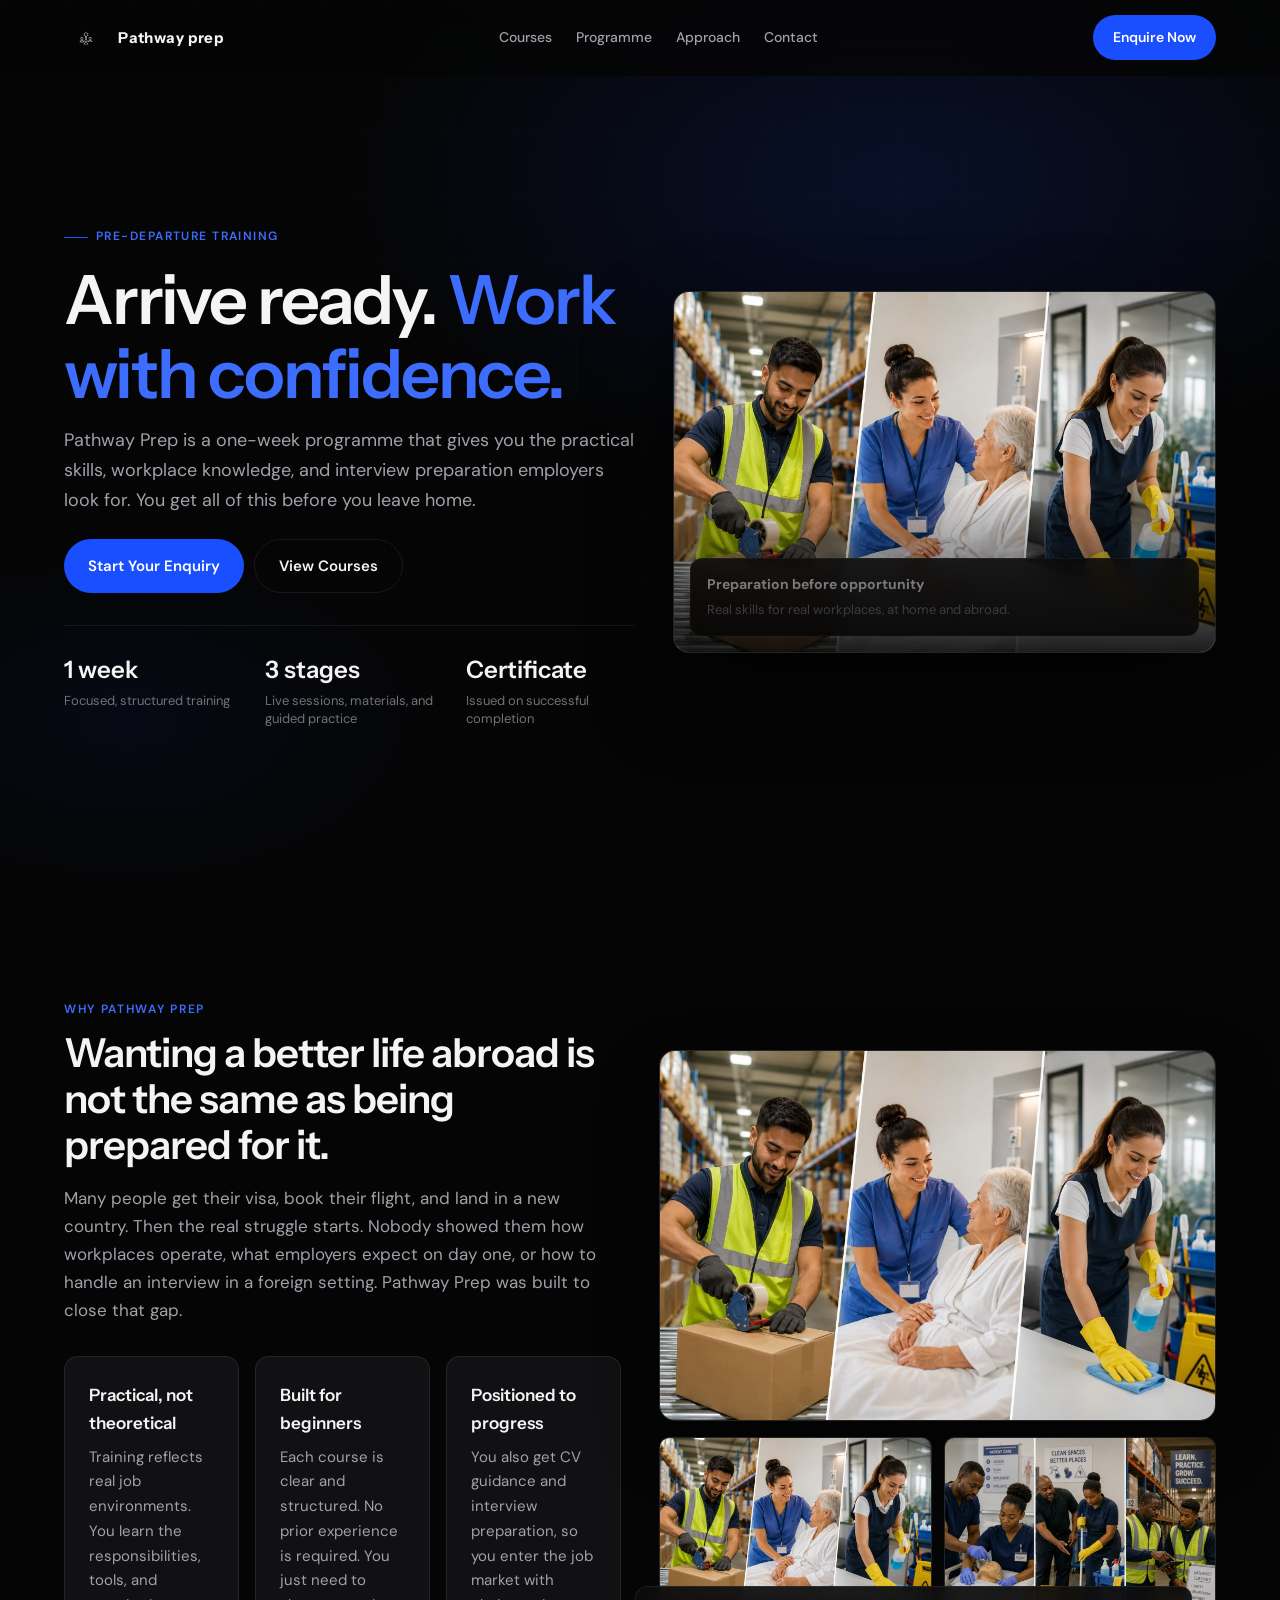
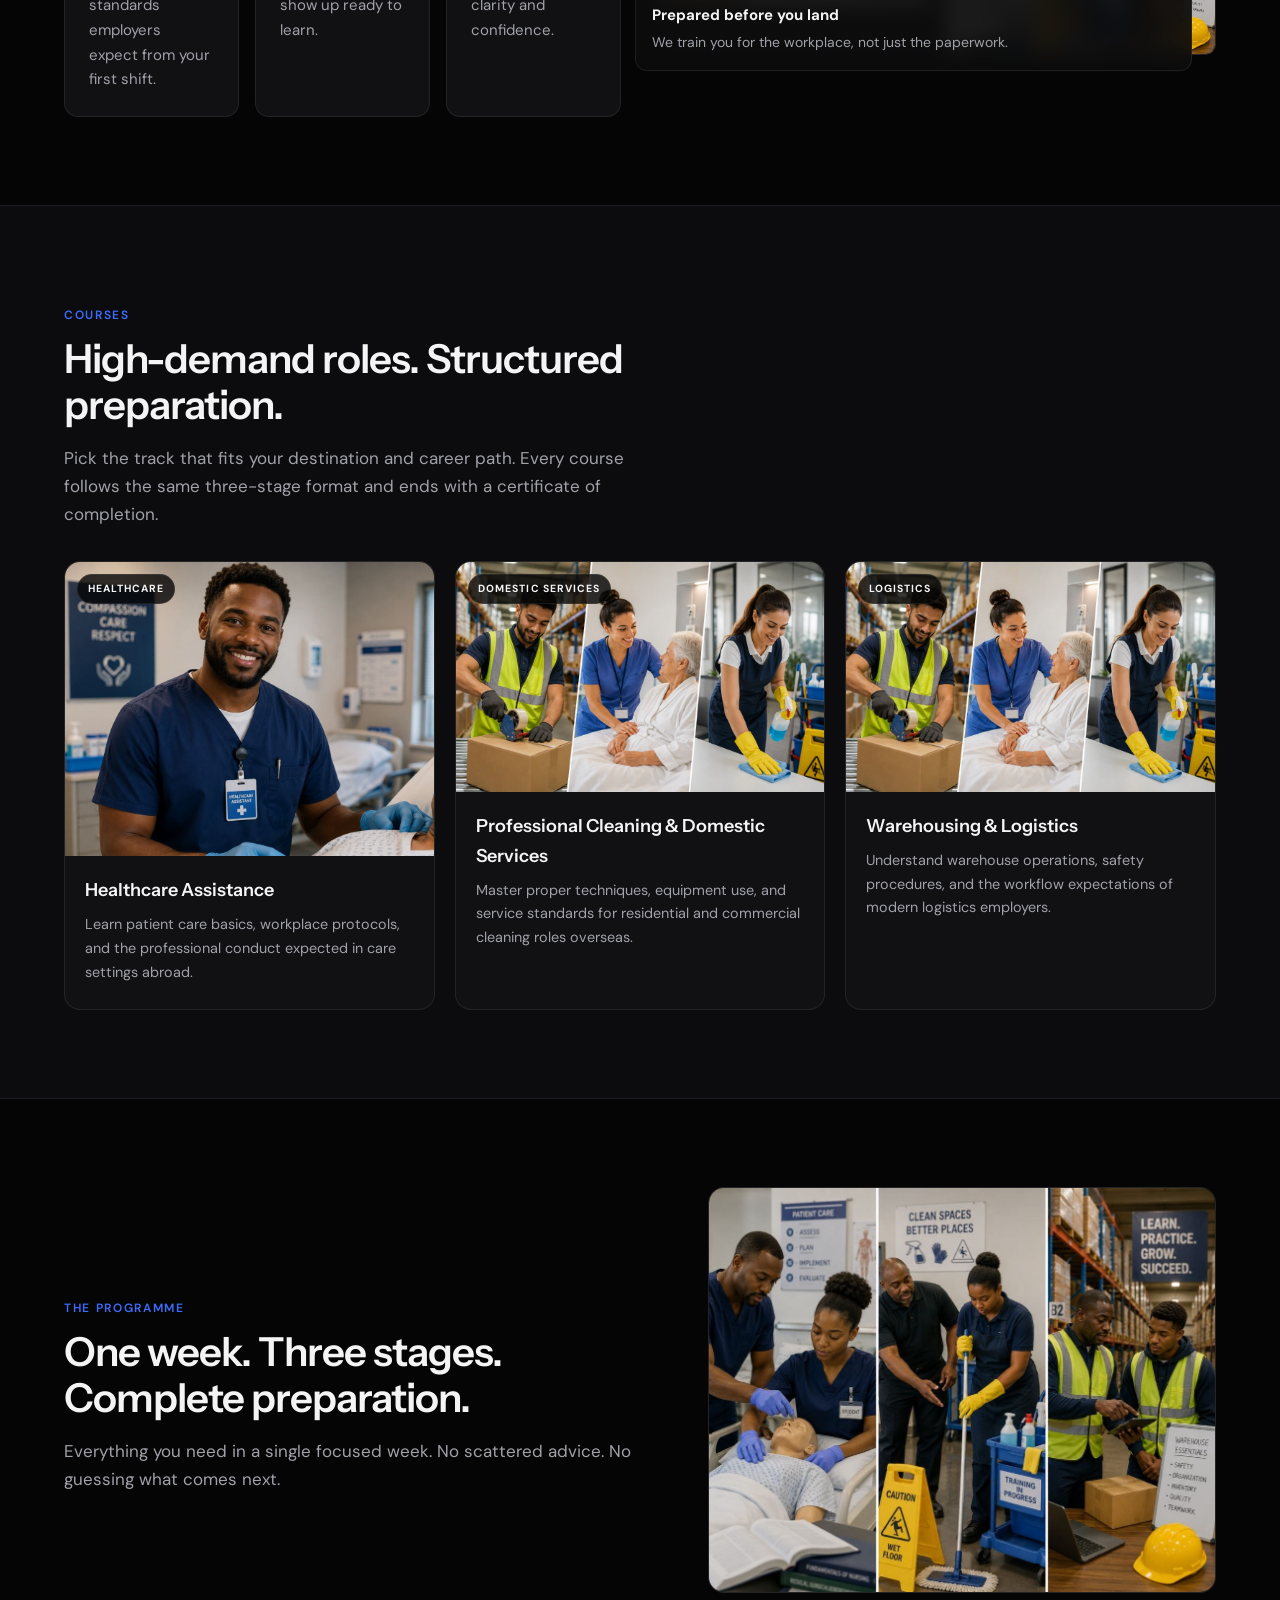
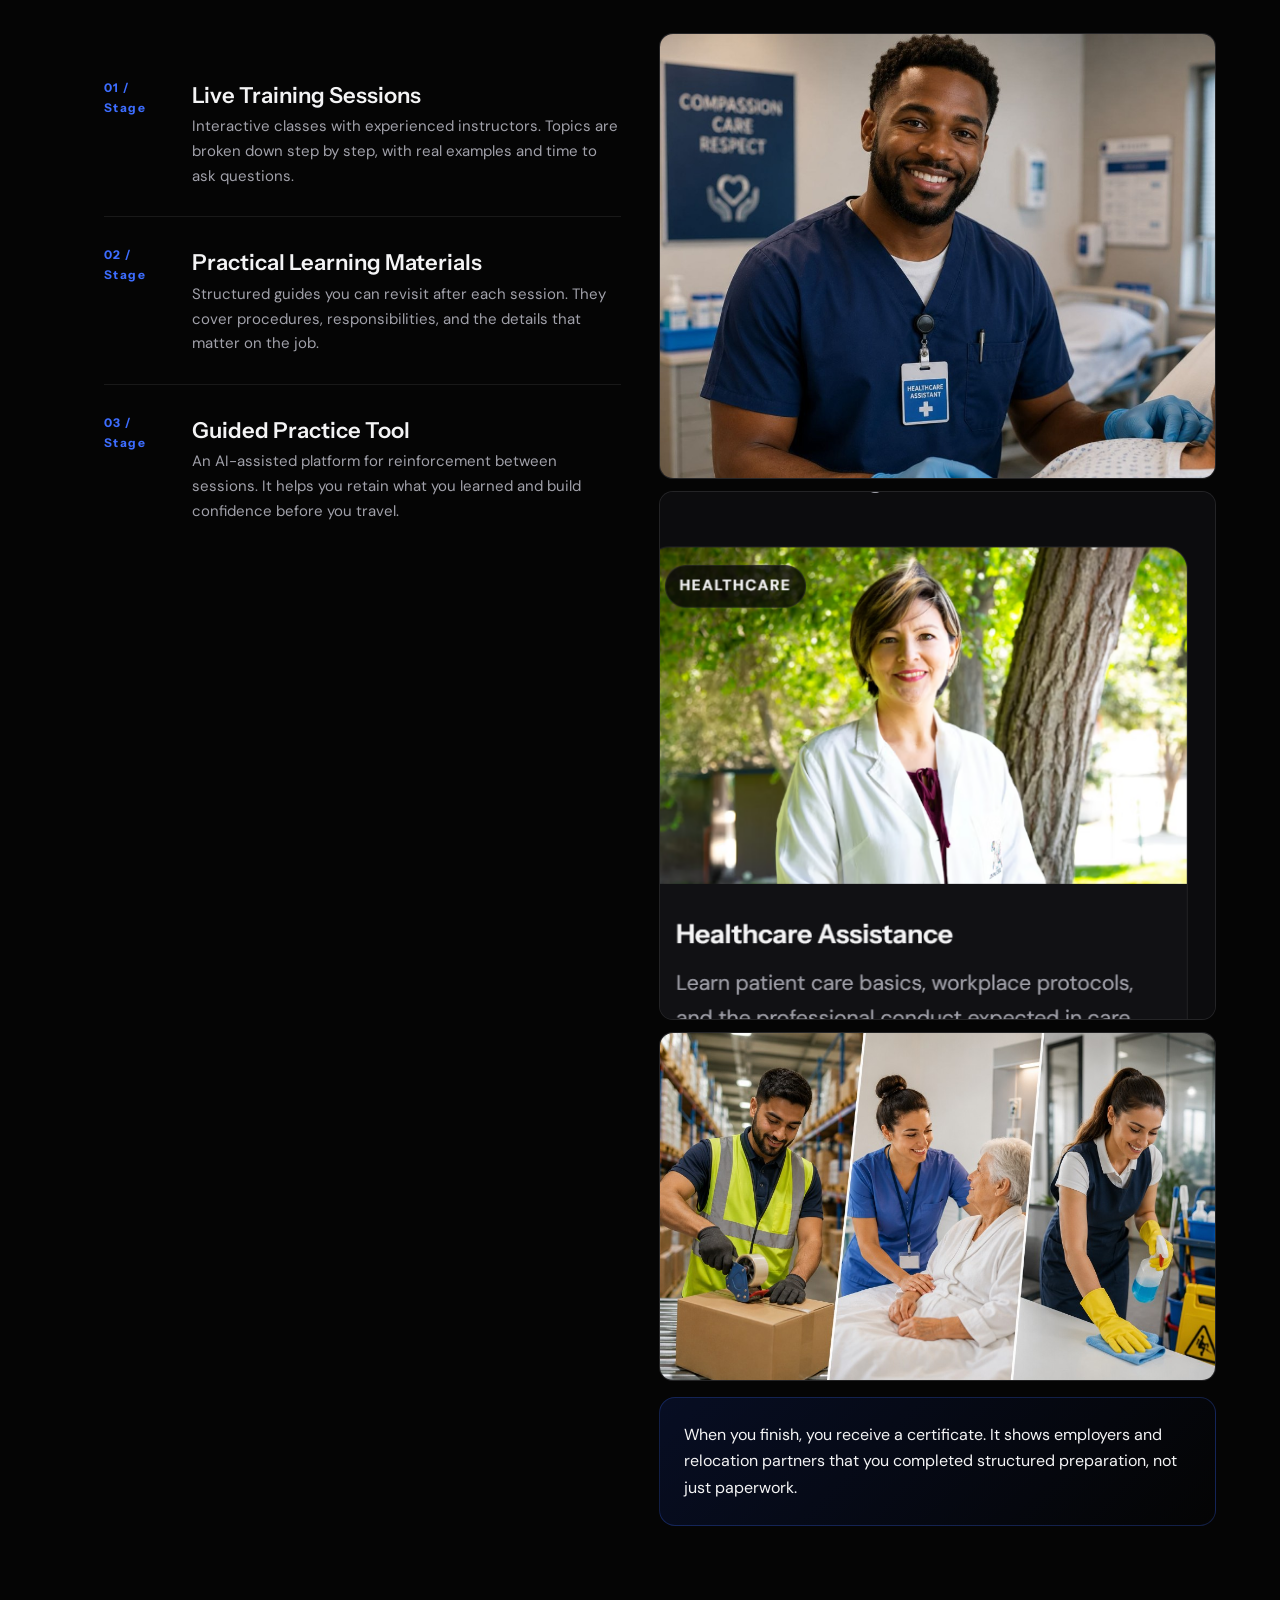
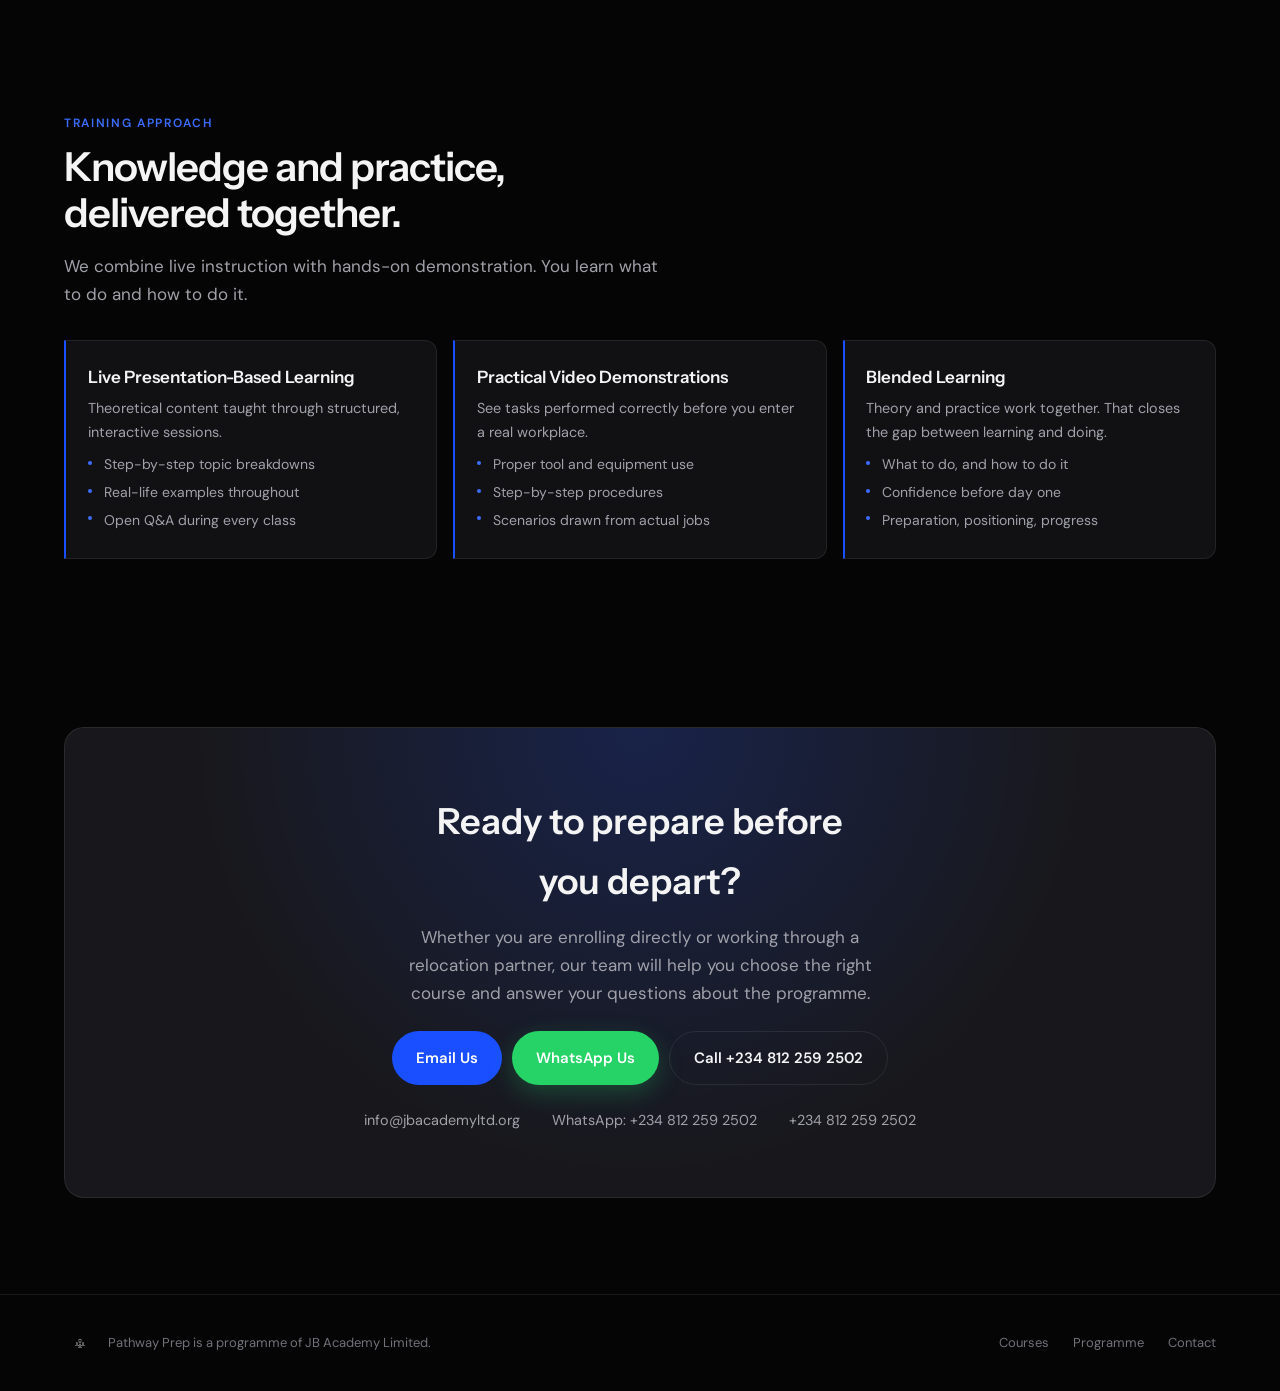
==== commit db6fe2d7: "Replace landing page logo with brand SVG. Co-authored-by: Cursor <cursoragent@cursor.com>" ====
--- a/index.html
+++ b/index.html
@@ -4,20 +4,19 @@
   <meta charset="UTF-8">
   <meta http-equiv="Content-Type" content="text/html; charset=UTF-8">
   <meta name="viewport" content="width=device-width, initial-scale=1.0, viewport-fit=cover">
-  <meta name="theme-color" content="#050505">
   <meta name="description" content="Pathway Prep prepares individuals for international work with structured pre-departure training in healthcare, cleaning, and logistics. A programme by JB Academy Limited.">
   <title>Pathway Prep | Pre-Departure Training by JB Academy</title>
   <link rel="preconnect" href="https://fonts.googleapis.com">
   <link rel="preconnect" href="https://fonts.gstatic.com" crossorigin>
   <link href="https://fonts.googleapis.com/css2?family=DM+Sans:ital,opsz,wght@0,9..40,400;0,9..40,500;0,9..40,600;1,9..40,400&family=Instrument+Sans:wght@500;600;700&display=swap" rel="stylesheet">
   <link rel="stylesheet" href="css/styles.css">
-  <link rel="icon" href="assets/logo.png" type="image/png">
+  <link rel="icon" href="assets/logo.svg" type="image/svg+xml">
 </head>
 <body>
   <header class="site-header">
     <div class="container header-inner">
       <a href="#" class="logo-link" aria-label="Pathway Prep home">
-        <img src="assets/logo.png" alt="Pathway" class="logo-img" width="120" height="32">
+        <img src="assets/logo.svg" alt="" class="logo-img" width="48" height="48" decoding="async" />
         <span class="logo-wordmark">Pathway prep</span>
       </a>
       <nav class="nav" aria-label="Primary">
@@ -36,11 +35,11 @@
   </header>
 
   <nav id="mobile-nav" class="mobile-nav" aria-label="Mobile">
-    <a href="#contact" class="btn btn-primary mobile-nav-cta">Enquire Now</a>
     <a href="#courses">Courses</a>
     <a href="#programme">Programme</a>
     <a href="#approach">Approach</a>
     <a href="#contact">Contact</a>
+    <a href="#contact" class="btn btn-primary mobile-nav-cta">Enquire Now</a>
   </nav>
 
   <main>
@@ -50,6 +49,7 @@
       </div>
       <div class="container hero-inner">
         <div class="hero-content">
+          <p class="eyebrow">Pre-departure training</p>
           <h1>Arrive ready. <em>Work with confidence.</em></h1>
           <p class="hero-lead">
             Pathway Prep is a one-week programme that gives you the practical skills, workplace knowledge,
@@ -120,18 +120,22 @@
         <div class="about-visual reveal">
           <div class="about-image-main">
             <img
-              src="assets/about-travel.png"
-              alt="Traveller preparing for departure at an airport"
-              width="1200"
-              height="675"
+              src="assets/hero-services.png"
+              alt="Professional walking through a modern city business district"
+              width="800"
+              height="1000"
               loading="lazy"
             >
           </div>
+          <div class="about-float-card">
+            <strong>Prepared before you land</strong>
+            <p>We train you for the workplace, not just the paperwork.</p>
+          </div>
           <div class="about-thumb-row">
-            <div class="about-thumb about-thumb--careers">
-              <img
-                src="assets/about-careers.png"
-                alt="Hands-on training in healthcare, cleaning, and logistics"
+            <div class="about-thumb">
+              <img
+                src="assets/hero-services.png" class="img-panel-left"
+                alt="Traveller at an airport preparing for departure"
                 width="600"
                 height="375"
                 loading="lazy"
@@ -139,16 +143,12 @@
             </div>
             <div class="about-thumb">
               <img
-                src="assets/about-destination.png"
-                alt="City skyline representing international career opportunities"
+                src="assets/about-training.png"
+                alt="People in a professional training session"
                 width="600"
                 height="375"
                 loading="lazy"
               >
-            </div>
-            <div class="about-float-card">
-              <strong>Be prepared before you land</strong>
-              <p>We train you for the workplace, not just the paperwork.</p>
             </div>
           </div>
         </div>
@@ -183,7 +183,7 @@
           <article class="course-card reveal">
             <div class="course-media">
               <img
-                src="assets/course-cleaning.png"
+                src="assets/hero-services.png" class="img-panel-center"
                 alt="Professional cleaner maintaining a commercial space"
                 width="800"
                 height="500"
@@ -199,7 +199,7 @@
           <article class="course-card reveal">
             <div class="course-media">
               <img
-                src="assets/course-logistics.png"
+                src="assets/hero-services.png" class="img-panel-right"
                 alt="Warehouse worker managing inventory in a logistics facility"
                 width="800"
                 height="500"
@@ -228,8 +228,8 @@
           </div>
           <div class="programme-banner-image">
             <img
-              src="assets/programme-stages.png"
-              alt="Live training sessions, practical learning materials, and guided AI practice tools"
+              src="assets/about-training.png"
+              alt="Instructor leading a live training session with participants"
               width="900"
               height="506"
               loading="lazy"
@@ -260,7 +260,14 @@
               </div>
             </li>
           </ol>
-          <aside class="process-aside reveal"><p>When you finish, you receive a certificate. It shows employers and relocation partners that you completed structured preparation, not just paperwork.</p></aside>
+          <div class="programme-visual reveal">
+            <div class="programme-visual-stack">
+              <figure><img src="assets/programme-live.png" alt="Healthcare assistant training in a clinical setting" width="800" height="500" loading="lazy"></figure>
+              <figure><img src="assets/programme-materials.png" alt="Professional learning and career preparation" width="800" height="500" loading="lazy"></figure>
+              <figure><img src="assets/hero-services.png" alt="Training across healthcare, cleaning, and logistics" width="800" height="500" loading="lazy" class="img-panel-center"></figure>
+            </div>
+            <aside class="process-aside"><p>When you finish, you receive a certificate. It shows employers and relocation partners that you completed structured preparation, not just paperwork.</p></aside>
+          </div>
         </div>
       </div>
     </section>
@@ -283,7 +290,7 @@
             </ul>
           </article>
           <article class="why-card method-item reveal">
-            <h3>Practical Demonstrations Learning Material</h3>
+            <h3>Practical Video Demonstrations</h3>
             <p>See tasks performed correctly before you enter a real workplace.</p>
             <ul class="method-list">
               <li>Proper tool and equipment use</li>
@@ -317,6 +324,11 @@
             <a href="https://wa.me/2348122592502" class="btn btn-whatsapp btn-lg" target="_blank" rel="noopener noreferrer">WhatsApp Us</a>
             <a href="tel:+2348122592502" class="btn btn-ghost btn-lg">Call +234 812 259 2502</a>
           </div>
+          <div class="contact-row">
+            <a href="mailto:info@jbacademyltd.org">info@jbacademyltd.org</a>
+            <a href="https://wa.me/2348122592502" target="_blank" rel="noopener noreferrer">WhatsApp: +234 812 259 2502</a>
+            <a href="tel:+2348122592502">+234 812 259 2502</a>
+          </div>
         </div>
       </div>
     </section>
@@ -325,7 +337,7 @@
   <footer class="site-footer">
     <div class="container footer-inner">
       <div class="footer-brand">
-        
+        <img src="assets/logo.svg" alt="" width="40" height="40" decoding="async" />
         <p>Pathway Prep is a programme of JB Academy Limited.</p>
       </div>
       <nav class="footer-links" aria-label="Footer">
--- a/css/styles.css
+++ b/css/styles.css
@@ -21,7 +21,7 @@
 html {
   scroll-behavior: smooth;
   -webkit-text-size-adjust: 100%;
-  text-size-adjust: 100%;
+  overflow-x: clip;
 }
 body {
   margin: 0;
@@ -31,10 +31,9 @@
   color: var(--text);
   background: var(--black);
   -webkit-font-smoothing: antialiased;
-  overflow-x: hidden;
-  padding-left: env(safe-area-inset-left);
-  padding-right: env(safe-area-inset-right);
-}
+  overflow-x: clip;
+}
+body.menu-open { overflow: hidden; }
 img { max-width: 100%; height: auto; display: block; }
 a { color: inherit; text-decoration: none; }
 ul { margin: 0; padding: 0; list-style: none; }
@@ -64,8 +63,7 @@
 .site-header {
   position: fixed; inset: 0 0 auto; z-index: 100; height: var(--header-h);
   display: flex; align-items: center;
-  padding-left: env(safe-area-inset-left);
-  padding-right: env(safe-area-inset-right);
+  padding-top: env(safe-area-inset-top, 0px);
   background: rgba(5, 5, 5, 0.82); backdrop-filter: blur(16px);
   border-bottom: 1px solid transparent;
   transition: border-color 0.3s var(--ease-out), background 0.3s;
@@ -73,10 +71,7 @@
 .site-header.is-scrolled { border-bottom-color: var(--border); background: rgba(5,5,5,0.95); }
 .header-inner { display: flex; align-items: center; justify-content: space-between; gap: 1rem; width: 100%; }
 .logo-link { display: flex; align-items: center; gap: 0.65rem; min-width: 0; }
-.logo-img {
-  height: clamp(1.5rem, 4vw, 2rem); width: auto; flex-shrink: 0;
-  filter: brightness(0) invert(1);
-}
+.logo-img { height: clamp(2rem, 5vw, 2.75rem); width: auto; max-width: 3.5rem; flex-shrink: 0; object-fit: contain; }
 .nav { display: none; align-items: center; gap: 1.5rem; }
 .nav a {
   font-size: 0.875rem; font-weight: 500; color: var(--text-muted);
@@ -125,8 +120,8 @@
   border-bottom: 1px solid var(--border);
 }
 .mobile-nav-cta {
-  margin-bottom: 0.5rem; width: 100%; border-bottom: none !important;
-  padding: 0.85rem 1.25rem !important;
+  display: flex; margin-top: 1.25rem; width: 100%;
+  justify-content: center;
 }
 
 .hero {
@@ -150,11 +145,17 @@
   opacity: 0.35;
   animation: gridDrift 20s linear infinite;
 }
-.hero-inner { position: relative; display: grid; gap: 2rem; align-items: center; }
+.hero-inner {
+  position: relative; display: grid; align-items: center;
+  gap: clamp(1rem, 3vw, 3rem);
+  grid-template-columns: 1fr 0.95fr;
+}
+.hero-content, .hero-visual, .about-copy, .about-visual { min-width: 0; }
 .hero-content > * {
   animation: fadeUp 0.8s var(--ease-out) both;
 }
-.hero-content h1 { animation-delay: 0.1s; }
+.hero-content .eyebrow { animation-delay: 0.1s; }
+.hero-content h1 { animation-delay: 0.2s; }
 .hero-content .hero-lead { animation-delay: 0.35s; }
 .hero-content .hero-cta { animation-delay: 0.5s; }
 .hero-content .hero-stats { animation-delay: 0.65s; }
@@ -186,11 +187,15 @@
 .hero-visual { animation: fadeIn 1s 0.4s both; }
 .hero-image-wrap {
   position: relative; border-radius: 1rem; overflow: hidden;
-  aspect-ratio: 16 / 10; max-height: 30rem; margin-inline: auto;
+  max-height: 32rem; margin-inline: 0;
   border: 1px solid var(--border); box-shadow: 0 40px 80px rgba(0,0,0,0.55);
-}
-.hero-image-wrap img { width: 100%; height: 100%; object-fit: cover; transition: transform 8s var(--ease-out); }
-.hero-image-wrap:hover img { transform: scale(1.05); }
+  background: var(--surface);
+}
+.hero-image-wrap img {
+  width: 100%; height: auto; object-fit: contain;
+  transition: transform 8s var(--ease-out);
+}
+.hero-image-wrap:hover img { transform: scale(1.03); }
 .hero-image-wrap::after {
   content: ""; position: absolute; inset: 0;
   background: linear-gradient(to top, rgba(5,5,5,0.88) 0%, transparent 45%);
@@ -218,44 +223,39 @@
 .section-intro { color: var(--text-muted); max-width: 38rem; margin: 0 0 2rem; font-size: clamp(0.9375rem, 2.5vw, 1.0625rem); }
 
 .about-split {
-  display: grid; gap: 2rem; align-items: center;
-}
+  display: grid; align-items: center;
+  gap: clamp(1.5rem, 3vw, 3rem);
+  grid-template-columns: 1fr 1fr;
+}
+.about-visual { position: relative; }
 .about-image-main {
-  border-radius: 1rem; overflow: hidden; aspect-ratio: 16 / 10;
+  border-radius: 1rem; overflow: hidden;
   border: 1px solid var(--border); box-shadow: 0 24px 60px rgba(0,0,0,0.45);
-}
-.about-visual { display: grid; gap: 0.75rem; }
-.about-image-main img { width: 100%; height: 100%; object-fit: cover; }
+  background: var(--surface);
+}
+.about-image-main img { width: 100%; height: auto; object-fit: contain; }
 .about-float-card {
-  padding: 0.55rem 0.7rem; background: rgba(12,12,14,0.9);
-  border: 1px solid var(--border); border-radius: 0.5rem;
+  position: absolute; bottom: -1rem; left: -1.5rem; right: 1.5rem;
+  padding: 1rem; background: rgba(12,12,14,0.92);
+  border: 1px solid var(--border); border-radius: 0.75rem;
   backdrop-filter: blur(10px);
-}
-.about-float-card p { margin: 0; font-size: 0.7rem; line-height: 1.4; color: var(--text-muted); }
-.about-float-card strong { display: block; color: var(--text); font-size: 0.75rem; margin-bottom: 0.15rem; }
+  animation: float 6s ease-in-out infinite;
+}
+.about-float-card p { margin: 0; font-size: 0.875rem; color: var(--text-muted); }
+.about-float-card strong { display: block; color: var(--text); font-size: 0.9375rem; margin-bottom: 0.25rem; }
 .about-thumb-row {
-  display: grid; grid-template-columns: 1fr 1fr; gap: 0.75rem;
-  position: relative;
-  padding-bottom: 0.25rem;
-}
-.about-thumb-row .about-float-card {
-  grid-column: 1 / -1;
-  position: absolute;
-  bottom: 0.5rem;
-  left: 50%;
-  right: auto;
-  z-index: 1;
-  width: min(11.5rem, calc(100% - 1.5rem));
-  translate: -50% 0;
+  display: grid; grid-template-columns: 1fr 1fr; gap: 0.75rem; margin-top: 1rem;
 }
 .about-thumb {
-  border-radius: 0.65rem; overflow: hidden; aspect-ratio: 16/10;
-  border: 1px solid var(--border);
-}
-.about-thumb img { width: 100%; height: 100%; object-fit: cover; }
-.about-thumb--careers img { object-position: 50% center; }
-
-.why-grid { display: grid; gap: 1rem; }
+  border-radius: 0.65rem; overflow: hidden;
+  border: 1px solid var(--border); background: var(--surface);
+}
+.about-thumb img { width: 100%; height: auto; object-fit: contain; }
+.about-thumb img.img-panel-left {
+  aspect-ratio: 16 / 10; object-fit: cover;
+}
+
+.why-grid { display: grid; gap: 1rem; grid-template-columns: repeat(3, 1fr); }
 .why-card {
   padding: 1.5rem; background: var(--surface);
   border: 1px solid var(--border); border-radius: 0.875rem;
@@ -266,15 +266,30 @@
 .why-card p { margin: 0; font-size: 0.9375rem; color: var(--text-muted); }
 
 .courses { background: var(--black-soft); border-block: 1px solid var(--border); }
-.course-grid { display: grid; gap: 1.25rem; }
+.course-grid {
+  display: grid;
+  gap: clamp(0.65rem, 2vw, 1.25rem);
+  grid-template-columns: repeat(3, minmax(0, 1fr));
+}
 .course-card {
   background: var(--surface); border: 1px solid var(--border);
   border-radius: 1rem; overflow: hidden;
   transition: transform 0.35s var(--ease-out), box-shadow 0.35s;
 }
 .course-card:hover { transform: translateY(-4px); box-shadow: 0 24px 48px rgba(0,0,0,0.4); }
-.course-media { position: relative; aspect-ratio: 16 / 10; overflow: hidden; }
-.course-media img { width: 100%; height: 100%; object-fit: cover; transition: transform 0.6s var(--ease-out); }
+.course-media {
+  position: relative; overflow: hidden;
+  background: var(--surface);
+}
+.course-media img {
+  width: 100%; height: auto; object-fit: contain;
+  transition: transform 0.6s var(--ease-out);
+}
+.course-media img.img-panel-left,
+.course-media img.img-panel-center,
+.course-media img.img-panel-right {
+  aspect-ratio: 16 / 10; object-fit: cover;
+}
 .course-card:hover .course-media img { transform: scale(1.05); }
 .course-tag {
   position: absolute; top: 0.75rem; left: 0.75rem;
@@ -287,18 +302,27 @@
 .course-body p { margin: 0; font-size: 0.9rem; color: var(--text-muted); }
 
 .programme-banner {
-  display: grid; gap: 1.5rem; margin-bottom: 2.5rem; align-items: center;
+  display: grid; gap: clamp(1rem, 2.5vw, 1.5rem);
+  margin-bottom: 2.5rem; align-items: center;
+  grid-template-columns: 1.1fr 0.9fr;
 }
 .programme-banner-image {
-  border-radius: 1rem; overflow: hidden; aspect-ratio: 16/9;
-  border: 1px solid var(--border);
-  background: #f4f6fb;
-}
-.programme-banner-image img { width: 100%; height: 100%; object-fit: contain; padding: 0.5rem; }
-.programme-layout { display: grid; gap: 2rem; align-items: start; }
+  border-radius: 1rem; overflow: hidden;
+  border: 1px solid var(--border); background: var(--surface);
+}
+.programme-banner-image img { width: 100%; height: auto; object-fit: contain; }
+
+.programme-layout {
+  display: grid;
+  grid-template-columns: 1fr 1fr;
+  gap: clamp(1.5rem, 3vw, 3rem);
+  align-items: start;
+}
+
 .process-steps { display: grid; gap: 0; counter-reset: step; }
 .process-step {
-  display: grid; gap: 0.75rem; padding: 1.75rem 0;
+  display: grid; gap: 1.5rem; padding: 1.75rem 0;
+  grid-template-columns: 4rem 1fr; align-items: start;
   border-bottom: 1px solid var(--border); counter-increment: step;
 }
 .process-step:last-child { border-bottom: none; padding-bottom: 0; }
@@ -313,7 +337,7 @@
 }
 .process-aside p { margin: 0; font-size: 1rem; }
 
-.method-grid { display: grid; gap: 1rem; }
+.method-grid { display: grid; gap: 1rem; grid-template-columns: repeat(3, minmax(0, 1fr)); }
 .method-item {
   padding: 1.35rem; border-left: 2px solid var(--blue);
   background: var(--surface); border-radius: 0 0.75rem 0.75rem 0;
@@ -347,18 +371,18 @@
   font-weight: 600; margin: 0 auto 0.75rem; max-width: 18ch;
 }
 .cta-panel p { color: var(--text-muted); max-width: 32rem; margin: 0 auto 1.5rem; font-size: clamp(0.9375rem, 2.5vw, 1.0625rem); }
-.cta-actions { display: flex; flex-wrap: wrap; justify-content: center; gap: 0.65rem; }
-
-.site-footer {
-  padding: 2rem 0 calc(2rem + env(safe-area-inset-bottom));
-  border-top: 1px solid var(--border);
-}
-.footer-inner { display: flex; flex-direction: column; align-items: flex-start; gap: 1.25rem; }
+.cta-actions { display: flex; flex-wrap: wrap; justify-content: center; gap: 0.65rem; margin-bottom: 1.5rem; }
+.contact-row { display: flex; flex-wrap: wrap; justify-content: center; gap: 1rem 2rem; font-size: 0.9rem; }
+.contact-row a { color: var(--text-muted); transition: color 0.2s; }
+.contact-row a:hover { color: var(--blue-bright); }
+
+.site-footer { padding: 2rem 0; border-top: 1px solid var(--border); }
+.footer-inner {
+  display: flex; flex-direction: row; align-items: center;
+  justify-content: space-between; gap: 1.25rem;
+}
 .footer-brand { display: flex; align-items: center; gap: 0.75rem; flex-wrap: wrap; }
-.footer-brand img {
-  height: 1.5rem;
-  filter: brightness(0) invert(1);
-}
+.footer-brand img { height: 2rem; width: auto; object-fit: contain; }
 .footer-brand p { margin: 0; font-size: 0.8125rem; color: var(--text-dim); }
 .footer-links { display: flex; flex-wrap: wrap; gap: 1rem 1.5rem; font-size: 0.8125rem; }
 .footer-links a { color: var(--text-dim); }
@@ -380,17 +404,7 @@
 @media (min-width: 768px) {
   .nav { display: flex; }
   .menu-toggle { display: none; }
-  .hero-inner { grid-template-columns: 1fr 0.95fr; gap: 3rem; }
-  .hero-image-wrap { max-height: 32rem; margin-inline: 0; }
-  .about-split { grid-template-columns: 1fr 1fr; gap: 3rem; }
-  .why-grid { grid-template-columns: repeat(3, 1fr); }
-  .course-grid { grid-template-columns: repeat(3, 1fr); }
-  .programme-banner { grid-template-columns: 1.1fr 0.9fr; }
-  .programme-layout { grid-template-columns: 1fr 1fr; gap: 3rem; }
-  .programme-layout .process-aside { margin-top: 0; }
-  .method-grid { grid-template-columns: repeat(3, 1fr); }
-  .footer-inner { flex-direction: row; align-items: center; justify-content: space-between; }
-  .process-step { grid-template-columns: 4rem 1fr; gap: 1.5rem; align-items: start; }
+  .header-actions .btn-primary { display: inline-flex; }
 }
 
 @media (min-width: 1024px) {
@@ -398,93 +412,88 @@
   .section-title { max-width: 22ch; }
 }
 
+.logo-wordmark {
+  font-family: var(--font-display); font-weight: 700;
+  font-size: clamp(0.7rem, 2.8vw, 0.9375rem);
+  letter-spacing: 0.04em; color: var(--text);
+  line-height: 1.2; min-width: 0;
+}
+.programme-visual { display: grid; gap: 1rem; }
+.programme-visual-stack { display: grid; gap: 0.75rem; }
+.programme-visual-stack figure {
+  margin: 0; border-radius: 0.875rem; overflow: hidden;
+  border: 1px solid var(--border); background: var(--surface);
+}
+.programme-visual-stack img { width: 100%; height: auto; object-fit: contain; }
+.programme-visual-stack img.img-panel-center {
+  aspect-ratio: 16 / 10; object-fit: cover;
+}
+.programme-visual .process-aside { margin-top: 0; }
+.btn-whatsapp {
+  background: #25d366; color: #fff;
+  box-shadow: 0 8px 24px rgba(37, 211, 102, 0.25);
+}
+.btn-whatsapp:hover { background: #20bd5a; }
+.img-panel-left { object-position: 8% center; }
+.img-panel-center { object-position: 50% center; }
+.img-panel-right { object-position: 92% center; }
+
 @media (max-width: 767px) {
+  :root { --header-h: 4.25rem; }
+
+  .container { width: min(100% - 1.25rem, var(--max-width)); }
+
+  .header-inner { gap: 0.5rem; }
+  .logo-link { flex: 1; min-width: 0; max-width: calc(100% - 3.5rem); }
+  .logo-img { height: 2rem; max-width: 2.75rem; }
   .header-actions .btn-primary { display: none; }
-  .logo-wordmark { max-width: 9.5rem; overflow: hidden; text-overflow: ellipsis; }
+
+  .mobile-nav {
+    padding: 1rem 1.25rem calc(1.5rem + env(safe-area-inset-bottom, 0px));
+  }
 
   .hero {
     min-height: auto;
-    padding-top: calc(var(--header-h) + 1.25rem);
-    padding-bottom: 2.5rem;
+    padding: calc(var(--header-h) + 1.25rem) 0 2.5rem;
   }
-  .hero-inner { gap: 1.5rem; }
-  .hero-stats { grid-template-columns: 1fr; gap: 0.85rem; }
-  .hero-cta { margin-bottom: 1.5rem; }
-  .hero-cta .btn { flex: 1 1 100%; }
-  .hero-image-wrap { max-height: none; }
-  .hero-badge { left: 0.75rem; right: 0.75rem; bottom: 0.75rem; }
-
-  /* About: same flow as desktop — intro, image stack (1 + 2), then three cards in a row */
-  .about-split {
-    display: flex;
-    flex-direction: column;
-    gap: 1.25rem;
+  .hero h1 { font-size: clamp(1.35rem, 4.5vw, 2.35rem); }
+  .hero-lead { font-size: clamp(0.8125rem, 2.2vw, 1rem); }
+  .hero-cta .btn { padding: 0.65rem 1rem; font-size: 0.8125rem; }
+  .hero-stats { gap: 0.5rem 0.65rem; }
+  .stat strong { font-size: clamp(0.875rem, 2.5vw, 1.15rem); }
+  .stat > span { font-size: clamp(0.5625rem, 1.8vw, 0.75rem); line-height: 1.35; }
+  .hero-badge { animation: none; }
+
+  .section { padding: clamp(2.5rem, 6vw, 3.5rem) 0; }
+  .why-card { padding: clamp(0.85rem, 2.5vw, 1.5rem); }
+  .why-card h3 { font-size: clamp(0.8125rem, 2.2vw, 1.0625rem); }
+  .why-card p { font-size: clamp(0.75rem, 2vw, 0.9375rem); }
+  .course-body { padding: clamp(0.75rem, 2vw, 1.25rem); }
+  .course-body h3 { font-size: clamp(0.75rem, 2.2vw, 1.05rem); hyphens: auto; overflow-wrap: anywhere; }
+  .course-body p { font-size: clamp(0.6875rem, 1.8vw, 0.9rem); }
+  .course-tag { font-size: 0.55rem; top: 0.4rem; left: 0.4rem; padding: 0.25rem 0.45rem; }
+  .method-item { padding: clamp(0.85rem, 2.5vw, 1.35rem); }
+  .method-item h3 { font-size: clamp(0.8125rem, 2.2vw, 1.0625rem); }
+  .method-item p, .method-list li { font-size: clamp(0.75rem, 2vw, 0.875rem); }
+  .process-step { padding: clamp(1rem, 3vw, 1.75rem) 0; gap: 0.75rem; }
+  .process-step h3 { font-size: clamp(0.9375rem, 2.5vw, 1.125rem); }
+  .process-step p { font-size: clamp(0.8125rem, 2.2vw, 0.9375rem); }
+
+  .method-item:hover { transform: none; }
+  .why-card:hover { transform: none; }
+  .course-card:hover { transform: none; box-shadow: none; }
+
+  .contact-row a {
+    max-width: 100%; overflow-wrap: anywhere; word-break: break-word;
   }
-  .about-copy { display: contents; }
-  .about-copy .section-label { order: 1; }
-  .about-copy .section-title { order: 2; }
-  .about-copy .section-intro { order: 3; margin-bottom: 0; }
-  .about-visual {
-    order: 4;
-    width: 100%;
-    gap: 0.5rem;
-  }
-  .about-copy .why-grid {
-    order: 5;
-    grid-template-columns: repeat(3, minmax(0, 1fr));
-    gap: 0.5rem;
-  }
-  .about-image-main { aspect-ratio: 16 / 10; }
-  .about-thumb-row {
-    grid-template-columns: 1fr 1fr;
-    gap: 0.5rem;
-    padding-bottom: 3.25rem;
-  }
-  .about-thumb { aspect-ratio: 3 / 2; }
-  .about-thumb-row .about-float-card {
-    width: min(9.25rem, calc(100% - 1rem));
-    bottom: 0.35rem;
-    padding: 0.45rem 0.6rem;
-  }
-  .about-float-card strong { font-size: 0.7rem; }
-  .about-float-card p { font-size: 0.625rem; }
-
-  .why-card { padding: 0.75rem; }
-  .why-card h3 { font-size: 0.8125rem; margin-bottom: 0.35rem; }
-  .why-card p { font-size: 0.6875rem; line-height: 1.45; }
-  .why-card:hover { transform: none; }
-
-  .course-card:hover { transform: none; box-shadow: none; }
+}
+
+@media (hover: none) {
+  .why-card:hover,
+  .course-card:hover,
+  .method-item:hover { transform: none; }
+  .hero-image-wrap:hover img,
   .course-card:hover .course-media img { transform: none; }
-  .hero-image-wrap:hover img { transform: none; }
-
-  .programme-banner { margin-bottom: 1.75rem; gap: 1.25rem; }
-  .programme-banner-image { aspect-ratio: 4 / 3; }
-  .programme-banner-image img { padding: 0.35rem; }
-  .programme-layout { gap: 1.25rem; }
-  .programme-layout .process-aside { margin-top: 0; }
-  .process-step { padding: 1.35rem 0; }
-  .process-aside { padding: 1.15rem; }
-  .process-aside p { font-size: 0.9375rem; }
-
-  .method-item:hover { transform: none; }
-  .method-item { padding: 1.15rem; }
-
-  .cta-panel { padding: 1.75rem 1.25rem; }
-  .cta-actions { flex-direction: column; align-items: stretch; }
-  .cta-actions .btn { width: 100%; max-width: none; }
-  .cta-panel h2 { max-width: none; }
-
-  .footer-brand { flex-direction: column; align-items: flex-start; }
-}
-
-@media (max-width: 380px) {
-  .about-copy .why-grid { gap: 0.4rem; }
-  .why-card { padding: 0.65rem; }
-  .why-card h3 { font-size: 0.75rem; }
-  .why-card p { font-size: 0.625rem; }
-  .hero h1 { font-size: 1.85rem; }
-  .section-title { font-size: 1.35rem; }
 }
 
 @media (prefers-reduced-motion: reduce) {
@@ -496,5 +505,3 @@
   .hero-grid { animation: none; }
   .reveal { opacity: 1; transform: none; }
 }
-
-.logo-wordmark{font-family:var(--font-display);font-weight:700;font-size:clamp(0.75rem,2vw,0.9375rem);letter-spacing:0.04em;color:var(--text);white-space:nowrap}.btn-whatsapp{background:#25d366;color:#fff;box-shadow:0 8px 24px rgba(37,211,102,.25)}.btn-whatsapp:hover{background:#20bd5a}.img-panel-left{object-position:8% center}.img-panel-center{object-position:50% center}.img-panel-right{object-position:92% center}
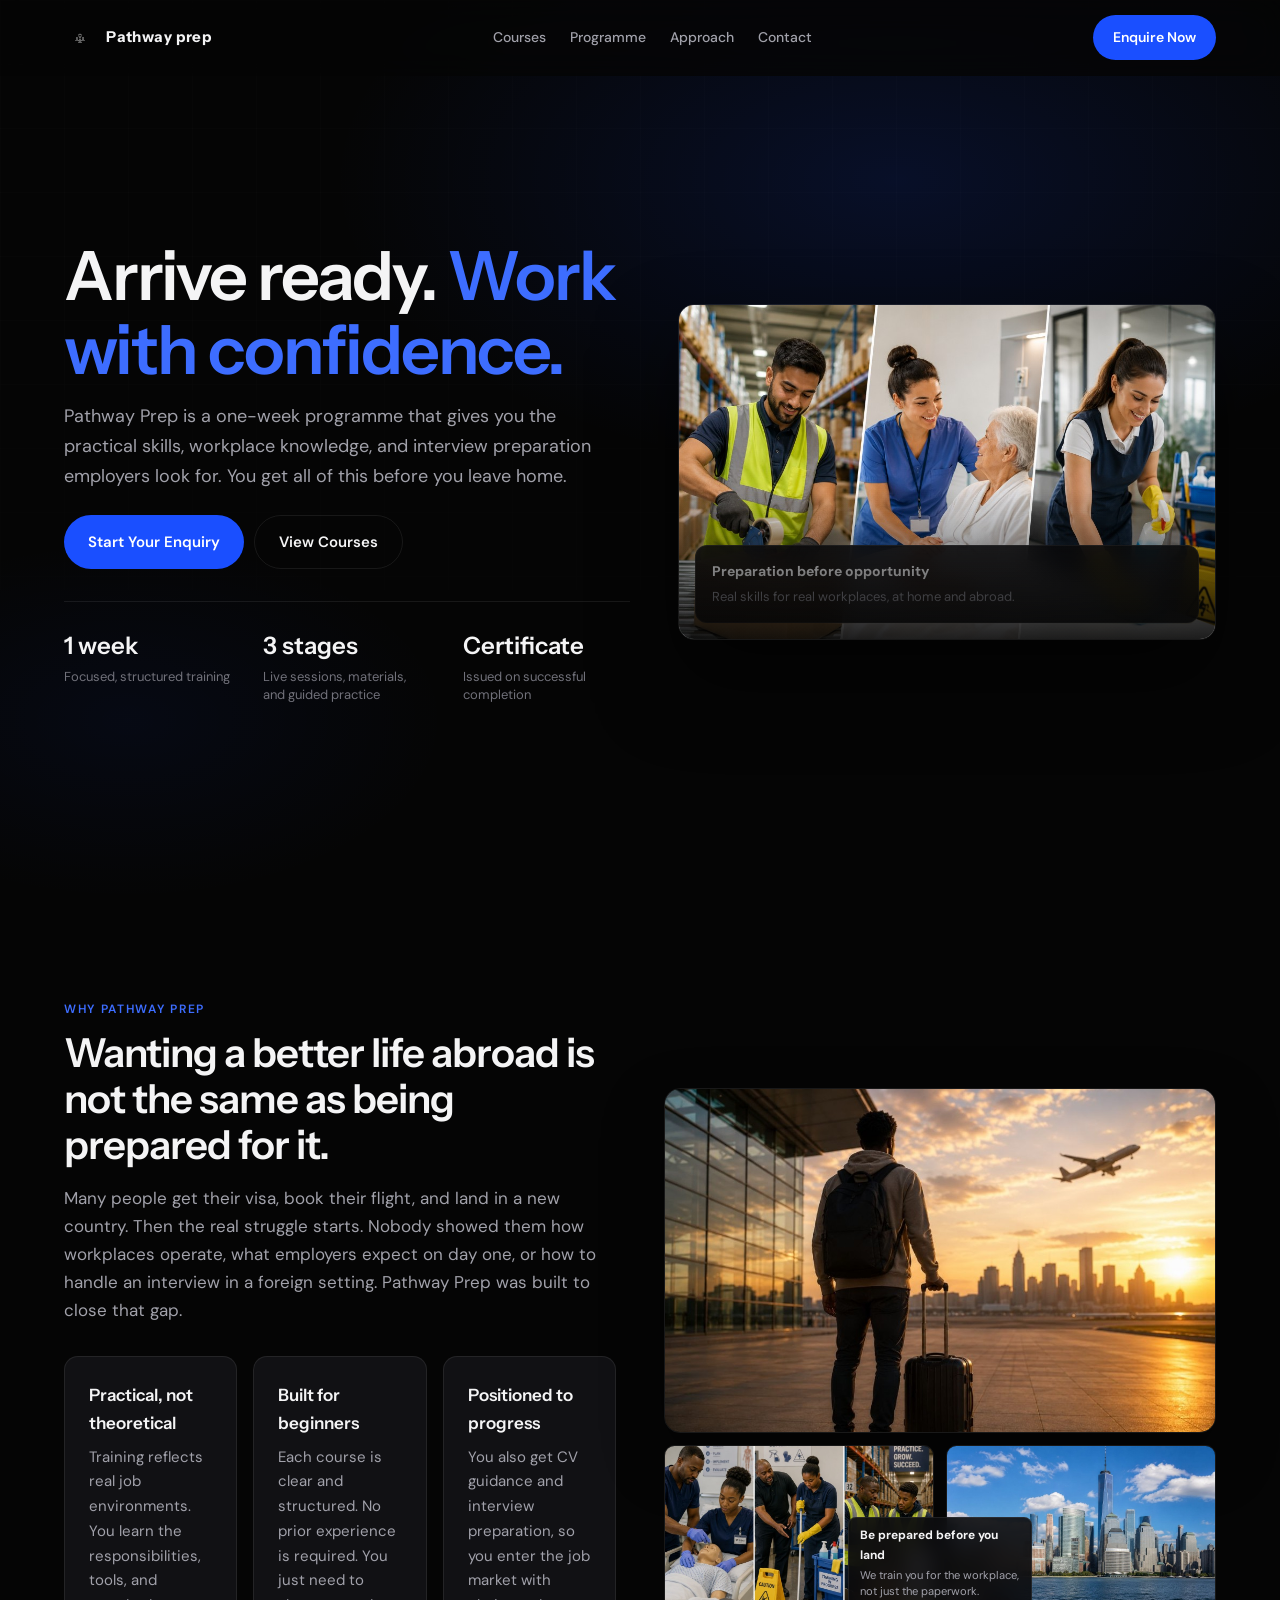
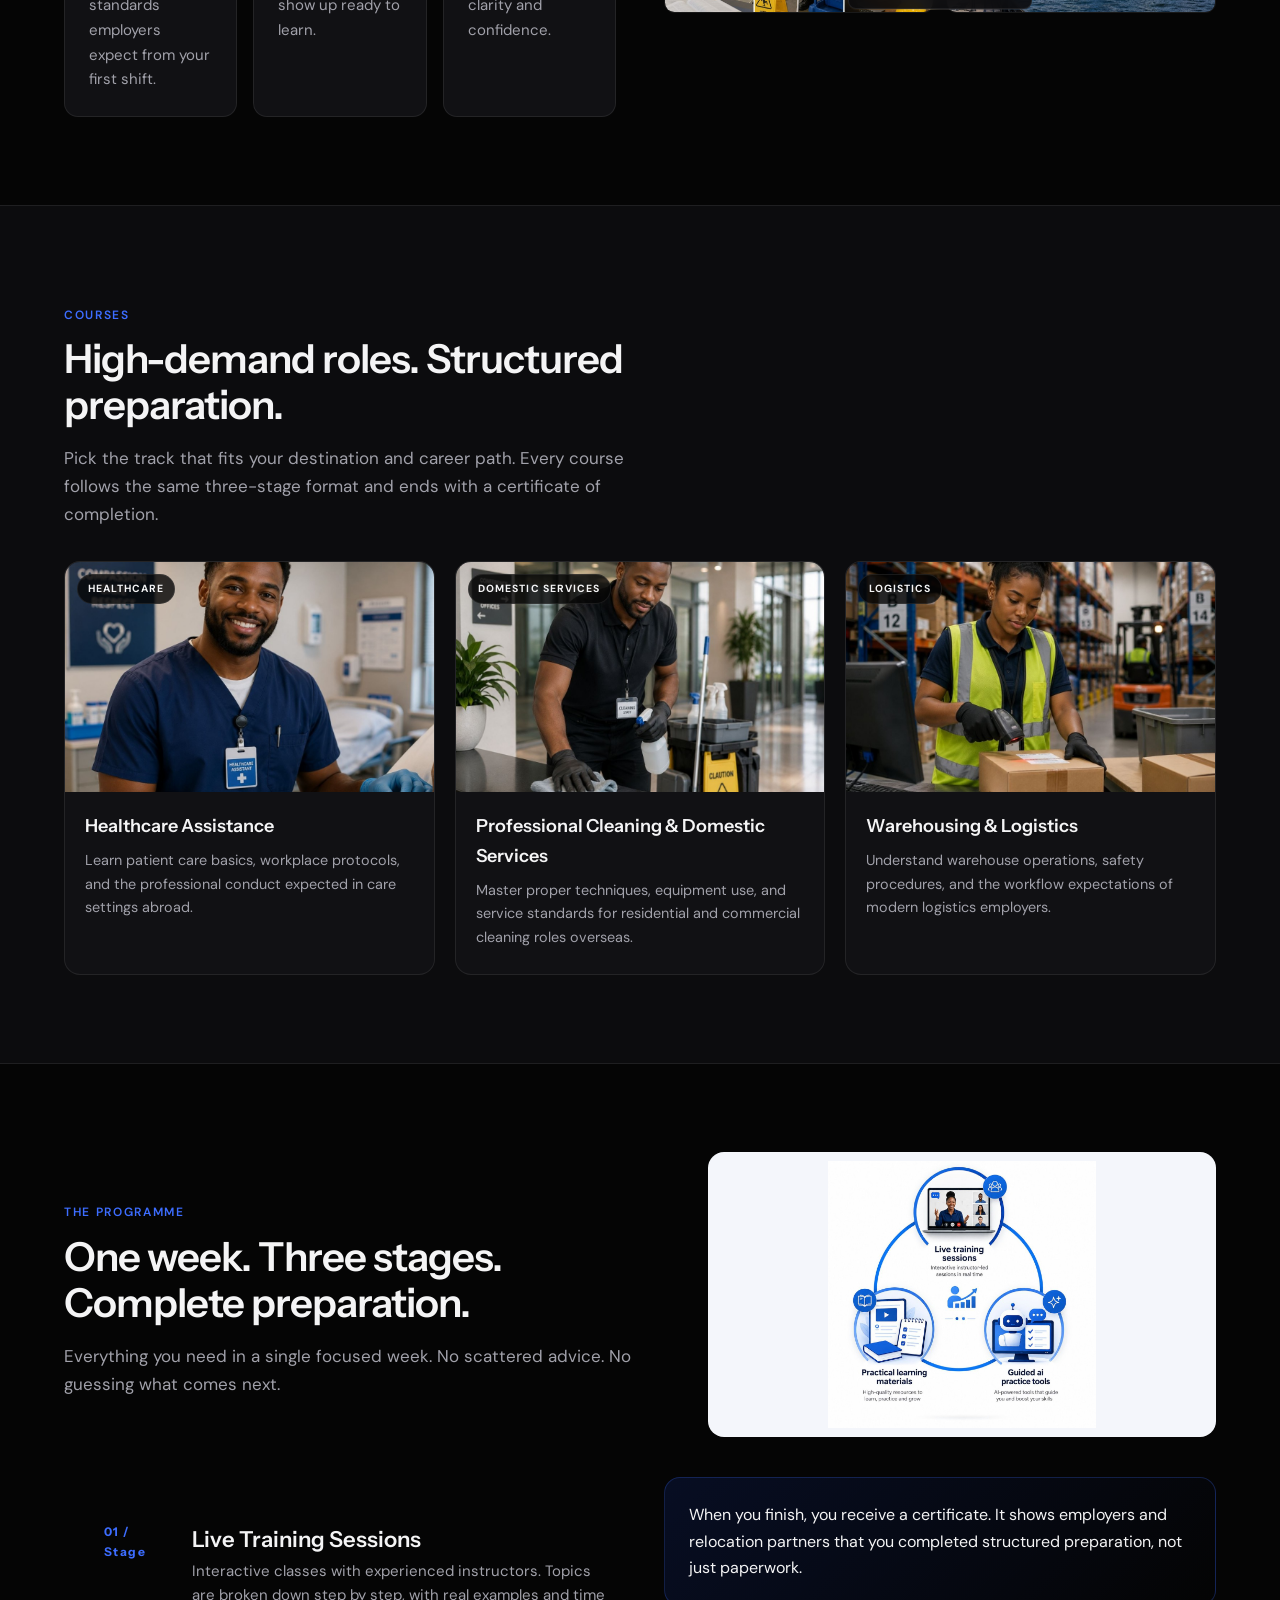
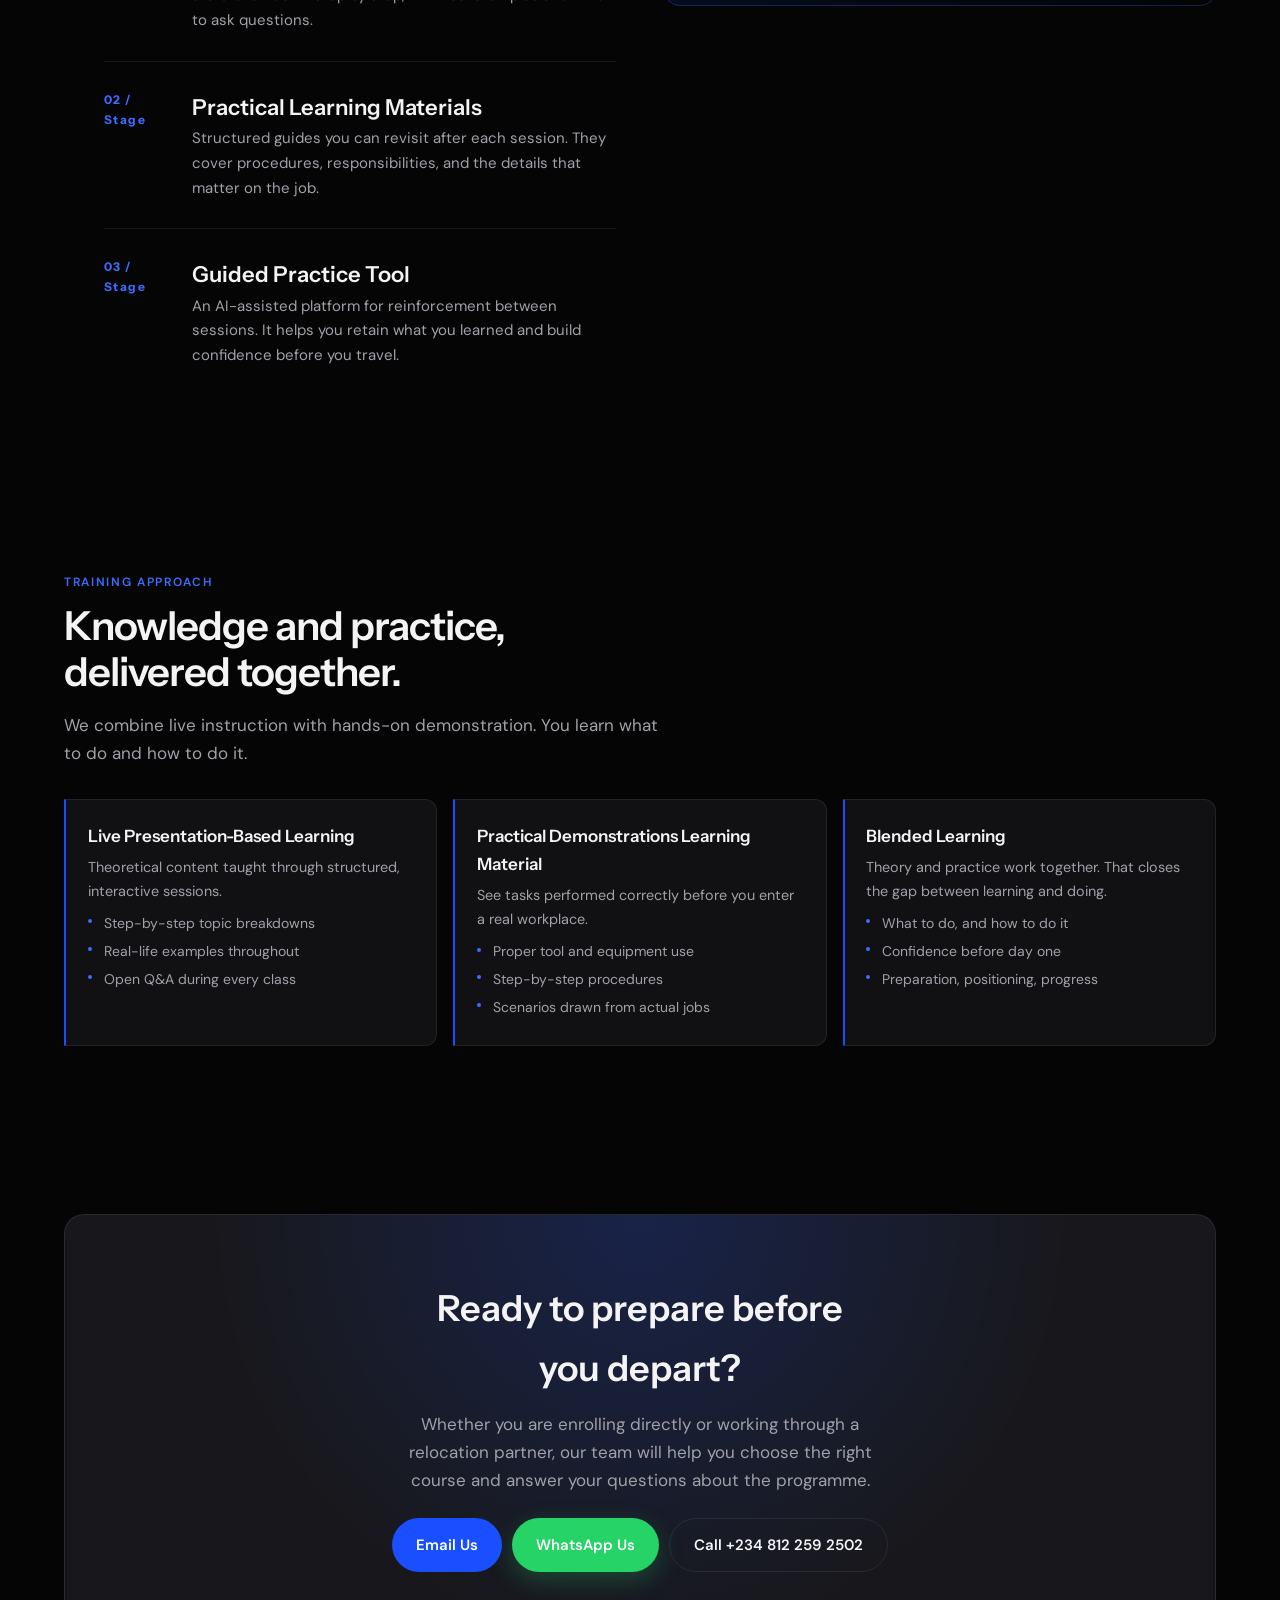
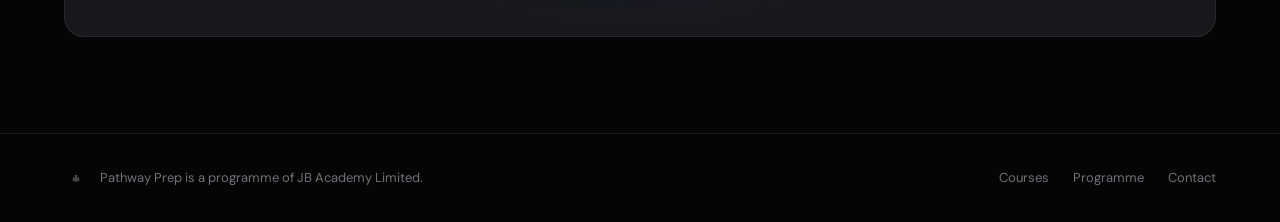
==== commit 0165391e: "Fix landing layout: restore image CSS, swap logo only to brand SVG. Co-authored-by: Cursor <cursorag" ====
--- a/index.html
+++ b/index.html
@@ -4,6 +4,7 @@
   <meta charset="UTF-8">
   <meta http-equiv="Content-Type" content="text/html; charset=UTF-8">
   <meta name="viewport" content="width=device-width, initial-scale=1.0, viewport-fit=cover">
+  <meta name="theme-color" content="#050505">
   <meta name="description" content="Pathway Prep prepares individuals for international work with structured pre-departure training in healthcare, cleaning, and logistics. A programme by JB Academy Limited.">
   <title>Pathway Prep | Pre-Departure Training by JB Academy</title>
   <link rel="preconnect" href="https://fonts.googleapis.com">
@@ -16,7 +17,7 @@
   <header class="site-header">
     <div class="container header-inner">
       <a href="#" class="logo-link" aria-label="Pathway Prep home">
-        <img src="assets/logo.svg" alt="" class="logo-img" width="48" height="48" decoding="async" />
+        <img src="assets/logo.svg" alt="" class="logo-img" width="40" height="40" decoding="async" />
         <span class="logo-wordmark">Pathway prep</span>
       </a>
       <nav class="nav" aria-label="Primary">
@@ -35,11 +36,11 @@
   </header>
 
   <nav id="mobile-nav" class="mobile-nav" aria-label="Mobile">
+    <a href="#contact" class="btn btn-primary mobile-nav-cta">Enquire Now</a>
     <a href="#courses">Courses</a>
     <a href="#programme">Programme</a>
     <a href="#approach">Approach</a>
     <a href="#contact">Contact</a>
-    <a href="#contact" class="btn btn-primary mobile-nav-cta">Enquire Now</a>
   </nav>
 
   <main>
@@ -49,7 +50,6 @@
       </div>
       <div class="container hero-inner">
         <div class="hero-content">
-          <p class="eyebrow">Pre-departure training</p>
           <h1>Arrive ready. <em>Work with confidence.</em></h1>
           <p class="hero-lead">
             Pathway Prep is a one-week programme that gives you the practical skills, workplace knowledge,
@@ -120,22 +120,18 @@
         <div class="about-visual reveal">
           <div class="about-image-main">
             <img
-              src="assets/hero-services.png"
-              alt="Professional walking through a modern city business district"
-              width="800"
-              height="1000"
+              src="assets/about-travel.png"
+              alt="Traveller preparing for departure at an airport"
+              width="1200"
+              height="675"
               loading="lazy"
             >
           </div>
-          <div class="about-float-card">
-            <strong>Prepared before you land</strong>
-            <p>We train you for the workplace, not just the paperwork.</p>
-          </div>
           <div class="about-thumb-row">
-            <div class="about-thumb">
-              <img
-                src="assets/hero-services.png" class="img-panel-left"
-                alt="Traveller at an airport preparing for departure"
+            <div class="about-thumb about-thumb--careers">
+              <img
+                src="assets/about-careers.png"
+                alt="Hands-on training in healthcare, cleaning, and logistics"
                 width="600"
                 height="375"
                 loading="lazy"
@@ -143,12 +139,16 @@
             </div>
             <div class="about-thumb">
               <img
-                src="assets/about-training.png"
-                alt="People in a professional training session"
+                src="assets/about-destination.png"
+                alt="City skyline representing international career opportunities"
                 width="600"
                 height="375"
                 loading="lazy"
               >
+            </div>
+            <div class="about-float-card">
+              <strong>Be prepared before you land</strong>
+              <p>We train you for the workplace, not just the paperwork.</p>
             </div>
           </div>
         </div>
@@ -183,7 +183,7 @@
           <article class="course-card reveal">
             <div class="course-media">
               <img
-                src="assets/hero-services.png" class="img-panel-center"
+                src="assets/course-cleaning.png"
                 alt="Professional cleaner maintaining a commercial space"
                 width="800"
                 height="500"
@@ -199,7 +199,7 @@
           <article class="course-card reveal">
             <div class="course-media">
               <img
-                src="assets/hero-services.png" class="img-panel-right"
+                src="assets/course-logistics.png"
                 alt="Warehouse worker managing inventory in a logistics facility"
                 width="800"
                 height="500"
@@ -228,8 +228,8 @@
           </div>
           <div class="programme-banner-image">
             <img
-              src="assets/about-training.png"
-              alt="Instructor leading a live training session with participants"
+              src="assets/programme-stages.png"
+              alt="Live training sessions, practical learning materials, and guided AI practice tools"
               width="900"
               height="506"
               loading="lazy"
@@ -260,14 +260,7 @@
               </div>
             </li>
           </ol>
-          <div class="programme-visual reveal">
-            <div class="programme-visual-stack">
-              <figure><img src="assets/programme-live.png" alt="Healthcare assistant training in a clinical setting" width="800" height="500" loading="lazy"></figure>
-              <figure><img src="assets/programme-materials.png" alt="Professional learning and career preparation" width="800" height="500" loading="lazy"></figure>
-              <figure><img src="assets/hero-services.png" alt="Training across healthcare, cleaning, and logistics" width="800" height="500" loading="lazy" class="img-panel-center"></figure>
-            </div>
-            <aside class="process-aside"><p>When you finish, you receive a certificate. It shows employers and relocation partners that you completed structured preparation, not just paperwork.</p></aside>
-          </div>
+          <aside class="process-aside reveal"><p>When you finish, you receive a certificate. It shows employers and relocation partners that you completed structured preparation, not just paperwork.</p></aside>
         </div>
       </div>
     </section>
@@ -290,7 +283,7 @@
             </ul>
           </article>
           <article class="why-card method-item reveal">
-            <h3>Practical Video Demonstrations</h3>
+            <h3>Practical Demonstrations Learning Material</h3>
             <p>See tasks performed correctly before you enter a real workplace.</p>
             <ul class="method-list">
               <li>Proper tool and equipment use</li>
@@ -324,11 +317,6 @@
             <a href="https://wa.me/2348122592502" class="btn btn-whatsapp btn-lg" target="_blank" rel="noopener noreferrer">WhatsApp Us</a>
             <a href="tel:+2348122592502" class="btn btn-ghost btn-lg">Call +234 812 259 2502</a>
           </div>
-          <div class="contact-row">
-            <a href="mailto:info@jbacademyltd.org">info@jbacademyltd.org</a>
-            <a href="https://wa.me/2348122592502" target="_blank" rel="noopener noreferrer">WhatsApp: +234 812 259 2502</a>
-            <a href="tel:+2348122592502">+234 812 259 2502</a>
-          </div>
         </div>
       </div>
     </section>
@@ -337,7 +325,7 @@
   <footer class="site-footer">
     <div class="container footer-inner">
       <div class="footer-brand">
-        <img src="assets/logo.svg" alt="" width="40" height="40" decoding="async" />
+        <img src="assets/logo.svg" alt="" width="32" height="32" decoding="async" />
         <p>Pathway Prep is a programme of JB Academy Limited.</p>
       </div>
       <nav class="footer-links" aria-label="Footer">
--- a/css/styles.css
+++ b/css/styles.css
@@ -21,7 +21,7 @@
 html {
   scroll-behavior: smooth;
   -webkit-text-size-adjust: 100%;
-  overflow-x: clip;
+  text-size-adjust: 100%;
 }
 body {
   margin: 0;
@@ -31,9 +31,10 @@
   color: var(--text);
   background: var(--black);
   -webkit-font-smoothing: antialiased;
-  overflow-x: clip;
-}
-body.menu-open { overflow: hidden; }
+  overflow-x: hidden;
+  padding-left: env(safe-area-inset-left);
+  padding-right: env(safe-area-inset-right);
+}
 img { max-width: 100%; height: auto; display: block; }
 a { color: inherit; text-decoration: none; }
 ul { margin: 0; padding: 0; list-style: none; }
@@ -63,7 +64,8 @@
 .site-header {
   position: fixed; inset: 0 0 auto; z-index: 100; height: var(--header-h);
   display: flex; align-items: center;
-  padding-top: env(safe-area-inset-top, 0px);
+  padding-left: env(safe-area-inset-left);
+  padding-right: env(safe-area-inset-right);
   background: rgba(5, 5, 5, 0.82); backdrop-filter: blur(16px);
   border-bottom: 1px solid transparent;
   transition: border-color 0.3s var(--ease-out), background 0.3s;
@@ -71,7 +73,13 @@
 .site-header.is-scrolled { border-bottom-color: var(--border); background: rgba(5,5,5,0.95); }
 .header-inner { display: flex; align-items: center; justify-content: space-between; gap: 1rem; width: 100%; }
 .logo-link { display: flex; align-items: center; gap: 0.65rem; min-width: 0; }
-.logo-img { height: clamp(2rem, 5vw, 2.75rem); width: auto; max-width: 3.5rem; flex-shrink: 0; object-fit: contain; }
+.logo-img {
+  height: clamp(1.5rem, 4vw, 2rem);
+  width: auto;
+  max-width: 2.5rem;
+  flex-shrink: 0;
+  object-fit: contain;
+}
 .nav { display: none; align-items: center; gap: 1.5rem; }
 .nav a {
   font-size: 0.875rem; font-weight: 500; color: var(--text-muted);
@@ -120,8 +128,8 @@
   border-bottom: 1px solid var(--border);
 }
 .mobile-nav-cta {
-  display: flex; margin-top: 1.25rem; width: 100%;
-  justify-content: center;
+  margin-bottom: 0.5rem; width: 100%; border-bottom: none !important;
+  padding: 0.85rem 1.25rem !important;
 }
 
 .hero {
@@ -145,17 +153,11 @@
   opacity: 0.35;
   animation: gridDrift 20s linear infinite;
 }
-.hero-inner {
-  position: relative; display: grid; align-items: center;
-  gap: clamp(1rem, 3vw, 3rem);
-  grid-template-columns: 1fr 0.95fr;
-}
-.hero-content, .hero-visual, .about-copy, .about-visual { min-width: 0; }
+.hero-inner { position: relative; display: grid; gap: 2rem; align-items: center; }
 .hero-content > * {
   animation: fadeUp 0.8s var(--ease-out) both;
 }
-.hero-content .eyebrow { animation-delay: 0.1s; }
-.hero-content h1 { animation-delay: 0.2s; }
+.hero-content h1 { animation-delay: 0.1s; }
 .hero-content .hero-lead { animation-delay: 0.35s; }
 .hero-content .hero-cta { animation-delay: 0.5s; }
 .hero-content .hero-stats { animation-delay: 0.65s; }
@@ -187,15 +189,11 @@
 .hero-visual { animation: fadeIn 1s 0.4s both; }
 .hero-image-wrap {
   position: relative; border-radius: 1rem; overflow: hidden;
-  max-height: 32rem; margin-inline: 0;
+  aspect-ratio: 16 / 10; max-height: 30rem; margin-inline: auto;
   border: 1px solid var(--border); box-shadow: 0 40px 80px rgba(0,0,0,0.55);
-  background: var(--surface);
-}
-.hero-image-wrap img {
-  width: 100%; height: auto; object-fit: contain;
-  transition: transform 8s var(--ease-out);
-}
-.hero-image-wrap:hover img { transform: scale(1.03); }
+}
+.hero-image-wrap img { width: 100%; height: 100%; object-fit: cover; transition: transform 8s var(--ease-out); }
+.hero-image-wrap:hover img { transform: scale(1.05); }
 .hero-image-wrap::after {
   content: ""; position: absolute; inset: 0;
   background: linear-gradient(to top, rgba(5,5,5,0.88) 0%, transparent 45%);
@@ -223,39 +221,44 @@
 .section-intro { color: var(--text-muted); max-width: 38rem; margin: 0 0 2rem; font-size: clamp(0.9375rem, 2.5vw, 1.0625rem); }
 
 .about-split {
-  display: grid; align-items: center;
-  gap: clamp(1.5rem, 3vw, 3rem);
-  grid-template-columns: 1fr 1fr;
-}
-.about-visual { position: relative; }
+  display: grid; gap: 2rem; align-items: center;
+}
 .about-image-main {
-  border-radius: 1rem; overflow: hidden;
+  border-radius: 1rem; overflow: hidden; aspect-ratio: 16 / 10;
   border: 1px solid var(--border); box-shadow: 0 24px 60px rgba(0,0,0,0.45);
-  background: var(--surface);
-}
-.about-image-main img { width: 100%; height: auto; object-fit: contain; }
+}
+.about-visual { display: grid; gap: 0.75rem; }
+.about-image-main img { width: 100%; height: 100%; object-fit: cover; }
 .about-float-card {
-  position: absolute; bottom: -1rem; left: -1.5rem; right: 1.5rem;
-  padding: 1rem; background: rgba(12,12,14,0.92);
-  border: 1px solid var(--border); border-radius: 0.75rem;
+  padding: 0.55rem 0.7rem; background: rgba(12,12,14,0.9);
+  border: 1px solid var(--border); border-radius: 0.5rem;
   backdrop-filter: blur(10px);
-  animation: float 6s ease-in-out infinite;
-}
-.about-float-card p { margin: 0; font-size: 0.875rem; color: var(--text-muted); }
-.about-float-card strong { display: block; color: var(--text); font-size: 0.9375rem; margin-bottom: 0.25rem; }
+}
+.about-float-card p { margin: 0; font-size: 0.7rem; line-height: 1.4; color: var(--text-muted); }
+.about-float-card strong { display: block; color: var(--text); font-size: 0.75rem; margin-bottom: 0.15rem; }
 .about-thumb-row {
-  display: grid; grid-template-columns: 1fr 1fr; gap: 0.75rem; margin-top: 1rem;
+  display: grid; grid-template-columns: 1fr 1fr; gap: 0.75rem;
+  position: relative;
+  padding-bottom: 0.25rem;
+}
+.about-thumb-row .about-float-card {
+  grid-column: 1 / -1;
+  position: absolute;
+  bottom: 0.5rem;
+  left: 50%;
+  right: auto;
+  z-index: 1;
+  width: min(11.5rem, calc(100% - 1.5rem));
+  translate: -50% 0;
 }
 .about-thumb {
-  border-radius: 0.65rem; overflow: hidden;
-  border: 1px solid var(--border); background: var(--surface);
-}
-.about-thumb img { width: 100%; height: auto; object-fit: contain; }
-.about-thumb img.img-panel-left {
-  aspect-ratio: 16 / 10; object-fit: cover;
-}
-
-.why-grid { display: grid; gap: 1rem; grid-template-columns: repeat(3, 1fr); }
+  border-radius: 0.65rem; overflow: hidden; aspect-ratio: 16/10;
+  border: 1px solid var(--border);
+}
+.about-thumb img { width: 100%; height: 100%; object-fit: cover; }
+.about-thumb--careers img { object-position: 50% center; }
+
+.why-grid { display: grid; gap: 1rem; }
 .why-card {
   padding: 1.5rem; background: var(--surface);
   border: 1px solid var(--border); border-radius: 0.875rem;
@@ -266,30 +269,15 @@
 .why-card p { margin: 0; font-size: 0.9375rem; color: var(--text-muted); }
 
 .courses { background: var(--black-soft); border-block: 1px solid var(--border); }
-.course-grid {
-  display: grid;
-  gap: clamp(0.65rem, 2vw, 1.25rem);
-  grid-template-columns: repeat(3, minmax(0, 1fr));
-}
+.course-grid { display: grid; gap: 1.25rem; }
 .course-card {
   background: var(--surface); border: 1px solid var(--border);
   border-radius: 1rem; overflow: hidden;
   transition: transform 0.35s var(--ease-out), box-shadow 0.35s;
 }
 .course-card:hover { transform: translateY(-4px); box-shadow: 0 24px 48px rgba(0,0,0,0.4); }
-.course-media {
-  position: relative; overflow: hidden;
-  background: var(--surface);
-}
-.course-media img {
-  width: 100%; height: auto; object-fit: contain;
-  transition: transform 0.6s var(--ease-out);
-}
-.course-media img.img-panel-left,
-.course-media img.img-panel-center,
-.course-media img.img-panel-right {
-  aspect-ratio: 16 / 10; object-fit: cover;
-}
+.course-media { position: relative; aspect-ratio: 16 / 10; overflow: hidden; }
+.course-media img { width: 100%; height: 100%; object-fit: cover; transition: transform 0.6s var(--ease-out); }
 .course-card:hover .course-media img { transform: scale(1.05); }
 .course-tag {
   position: absolute; top: 0.75rem; left: 0.75rem;
@@ -302,27 +290,18 @@
 .course-body p { margin: 0; font-size: 0.9rem; color: var(--text-muted); }
 
 .programme-banner {
-  display: grid; gap: clamp(1rem, 2.5vw, 1.5rem);
-  margin-bottom: 2.5rem; align-items: center;
-  grid-template-columns: 1.1fr 0.9fr;
+  display: grid; gap: 1.5rem; margin-bottom: 2.5rem; align-items: center;
 }
 .programme-banner-image {
-  border-radius: 1rem; overflow: hidden;
-  border: 1px solid var(--border); background: var(--surface);
-}
-.programme-banner-image img { width: 100%; height: auto; object-fit: contain; }
-
-.programme-layout {
-  display: grid;
-  grid-template-columns: 1fr 1fr;
-  gap: clamp(1.5rem, 3vw, 3rem);
-  align-items: start;
-}
-
+  border-radius: 1rem; overflow: hidden; aspect-ratio: 16/9;
+  border: 1px solid var(--border);
+  background: #f4f6fb;
+}
+.programme-banner-image img { width: 100%; height: 100%; object-fit: contain; padding: 0.5rem; }
+.programme-layout { display: grid; gap: 2rem; align-items: start; }
 .process-steps { display: grid; gap: 0; counter-reset: step; }
 .process-step {
-  display: grid; gap: 1.5rem; padding: 1.75rem 0;
-  grid-template-columns: 4rem 1fr; align-items: start;
+  display: grid; gap: 0.75rem; padding: 1.75rem 0;
   border-bottom: 1px solid var(--border); counter-increment: step;
 }
 .process-step:last-child { border-bottom: none; padding-bottom: 0; }
@@ -337,7 +316,7 @@
 }
 .process-aside p { margin: 0; font-size: 1rem; }
 
-.method-grid { display: grid; gap: 1rem; grid-template-columns: repeat(3, minmax(0, 1fr)); }
+.method-grid { display: grid; gap: 1rem; }
 .method-item {
   padding: 1.35rem; border-left: 2px solid var(--blue);
   background: var(--surface); border-radius: 0 0.75rem 0.75rem 0;
@@ -371,18 +350,20 @@
   font-weight: 600; margin: 0 auto 0.75rem; max-width: 18ch;
 }
 .cta-panel p { color: var(--text-muted); max-width: 32rem; margin: 0 auto 1.5rem; font-size: clamp(0.9375rem, 2.5vw, 1.0625rem); }
-.cta-actions { display: flex; flex-wrap: wrap; justify-content: center; gap: 0.65rem; margin-bottom: 1.5rem; }
-.contact-row { display: flex; flex-wrap: wrap; justify-content: center; gap: 1rem 2rem; font-size: 0.9rem; }
-.contact-row a { color: var(--text-muted); transition: color 0.2s; }
-.contact-row a:hover { color: var(--blue-bright); }
-
-.site-footer { padding: 2rem 0; border-top: 1px solid var(--border); }
-.footer-inner {
-  display: flex; flex-direction: row; align-items: center;
-  justify-content: space-between; gap: 1.25rem;
-}
+.cta-actions { display: flex; flex-wrap: wrap; justify-content: center; gap: 0.65rem; }
+
+.site-footer {
+  padding: 2rem 0 calc(2rem + env(safe-area-inset-bottom));
+  border-top: 1px solid var(--border);
+}
+.footer-inner { display: flex; flex-direction: column; align-items: flex-start; gap: 1.25rem; }
 .footer-brand { display: flex; align-items: center; gap: 0.75rem; flex-wrap: wrap; }
-.footer-brand img { height: 2rem; width: auto; object-fit: contain; }
+.footer-brand img {
+  height: 1.5rem;
+  width: auto;
+  object-fit: contain;
+  flex-shrink: 0;
+}
 .footer-brand p { margin: 0; font-size: 0.8125rem; color: var(--text-dim); }
 .footer-links { display: flex; flex-wrap: wrap; gap: 1rem 1.5rem; font-size: 0.8125rem; }
 .footer-links a { color: var(--text-dim); }
@@ -404,7 +385,17 @@
 @media (min-width: 768px) {
   .nav { display: flex; }
   .menu-toggle { display: none; }
-  .header-actions .btn-primary { display: inline-flex; }
+  .hero-inner { grid-template-columns: 1fr 0.95fr; gap: 3rem; }
+  .hero-image-wrap { max-height: 32rem; margin-inline: 0; }
+  .about-split { grid-template-columns: 1fr 1fr; gap: 3rem; }
+  .why-grid { grid-template-columns: repeat(3, 1fr); }
+  .course-grid { grid-template-columns: repeat(3, 1fr); }
+  .programme-banner { grid-template-columns: 1.1fr 0.9fr; }
+  .programme-layout { grid-template-columns: 1fr 1fr; gap: 3rem; }
+  .programme-layout .process-aside { margin-top: 0; }
+  .method-grid { grid-template-columns: repeat(3, 1fr); }
+  .footer-inner { flex-direction: row; align-items: center; justify-content: space-between; }
+  .process-step { grid-template-columns: 4rem 1fr; gap: 1.5rem; align-items: start; }
 }
 
 @media (min-width: 1024px) {
@@ -412,88 +403,93 @@
   .section-title { max-width: 22ch; }
 }
 
-.logo-wordmark {
-  font-family: var(--font-display); font-weight: 700;
-  font-size: clamp(0.7rem, 2.8vw, 0.9375rem);
-  letter-spacing: 0.04em; color: var(--text);
-  line-height: 1.2; min-width: 0;
-}
-.programme-visual { display: grid; gap: 1rem; }
-.programme-visual-stack { display: grid; gap: 0.75rem; }
-.programme-visual-stack figure {
-  margin: 0; border-radius: 0.875rem; overflow: hidden;
-  border: 1px solid var(--border); background: var(--surface);
-}
-.programme-visual-stack img { width: 100%; height: auto; object-fit: contain; }
-.programme-visual-stack img.img-panel-center {
-  aspect-ratio: 16 / 10; object-fit: cover;
-}
-.programme-visual .process-aside { margin-top: 0; }
-.btn-whatsapp {
-  background: #25d366; color: #fff;
-  box-shadow: 0 8px 24px rgba(37, 211, 102, 0.25);
-}
-.btn-whatsapp:hover { background: #20bd5a; }
-.img-panel-left { object-position: 8% center; }
-.img-panel-center { object-position: 50% center; }
-.img-panel-right { object-position: 92% center; }
-
 @media (max-width: 767px) {
-  :root { --header-h: 4.25rem; }
-
-  .container { width: min(100% - 1.25rem, var(--max-width)); }
-
-  .header-inner { gap: 0.5rem; }
-  .logo-link { flex: 1; min-width: 0; max-width: calc(100% - 3.5rem); }
-  .logo-img { height: 2rem; max-width: 2.75rem; }
   .header-actions .btn-primary { display: none; }
-
-  .mobile-nav {
-    padding: 1rem 1.25rem calc(1.5rem + env(safe-area-inset-bottom, 0px));
-  }
+  .logo-wordmark { max-width: 9.5rem; overflow: hidden; text-overflow: ellipsis; }
 
   .hero {
     min-height: auto;
-    padding: calc(var(--header-h) + 1.25rem) 0 2.5rem;
-  }
-  .hero h1 { font-size: clamp(1.35rem, 4.5vw, 2.35rem); }
-  .hero-lead { font-size: clamp(0.8125rem, 2.2vw, 1rem); }
-  .hero-cta .btn { padding: 0.65rem 1rem; font-size: 0.8125rem; }
-  .hero-stats { gap: 0.5rem 0.65rem; }
-  .stat strong { font-size: clamp(0.875rem, 2.5vw, 1.15rem); }
-  .stat > span { font-size: clamp(0.5625rem, 1.8vw, 0.75rem); line-height: 1.35; }
-  .hero-badge { animation: none; }
-
-  .section { padding: clamp(2.5rem, 6vw, 3.5rem) 0; }
-  .why-card { padding: clamp(0.85rem, 2.5vw, 1.5rem); }
-  .why-card h3 { font-size: clamp(0.8125rem, 2.2vw, 1.0625rem); }
-  .why-card p { font-size: clamp(0.75rem, 2vw, 0.9375rem); }
-  .course-body { padding: clamp(0.75rem, 2vw, 1.25rem); }
-  .course-body h3 { font-size: clamp(0.75rem, 2.2vw, 1.05rem); hyphens: auto; overflow-wrap: anywhere; }
-  .course-body p { font-size: clamp(0.6875rem, 1.8vw, 0.9rem); }
-  .course-tag { font-size: 0.55rem; top: 0.4rem; left: 0.4rem; padding: 0.25rem 0.45rem; }
-  .method-item { padding: clamp(0.85rem, 2.5vw, 1.35rem); }
-  .method-item h3 { font-size: clamp(0.8125rem, 2.2vw, 1.0625rem); }
-  .method-item p, .method-list li { font-size: clamp(0.75rem, 2vw, 0.875rem); }
-  .process-step { padding: clamp(1rem, 3vw, 1.75rem) 0; gap: 0.75rem; }
-  .process-step h3 { font-size: clamp(0.9375rem, 2.5vw, 1.125rem); }
-  .process-step p { font-size: clamp(0.8125rem, 2.2vw, 0.9375rem); }
+    padding-top: calc(var(--header-h) + 1.25rem);
+    padding-bottom: 2.5rem;
+  }
+  .hero-inner { gap: 1.5rem; }
+  .hero-stats { grid-template-columns: 1fr; gap: 0.85rem; }
+  .hero-cta { margin-bottom: 1.5rem; }
+  .hero-cta .btn { flex: 1 1 100%; }
+  .hero-image-wrap { max-height: none; }
+  .hero-badge { left: 0.75rem; right: 0.75rem; bottom: 0.75rem; }
+
+  /* About: same flow as desktop — intro, image stack (1 + 2), then three cards in a row */
+  .about-split {
+    display: flex;
+    flex-direction: column;
+    gap: 1.25rem;
+  }
+  .about-copy { display: contents; }
+  .about-copy .section-label { order: 1; }
+  .about-copy .section-title { order: 2; }
+  .about-copy .section-intro { order: 3; margin-bottom: 0; }
+  .about-visual {
+    order: 4;
+    width: 100%;
+    gap: 0.5rem;
+  }
+  .about-copy .why-grid {
+    order: 5;
+    grid-template-columns: repeat(3, minmax(0, 1fr));
+    gap: 0.5rem;
+  }
+  .about-image-main { aspect-ratio: 16 / 10; }
+  .about-thumb-row {
+    grid-template-columns: 1fr 1fr;
+    gap: 0.5rem;
+    padding-bottom: 3.25rem;
+  }
+  .about-thumb { aspect-ratio: 3 / 2; }
+  .about-thumb-row .about-float-card {
+    width: min(9.25rem, calc(100% - 1rem));
+    bottom: 0.35rem;
+    padding: 0.45rem 0.6rem;
+  }
+  .about-float-card strong { font-size: 0.7rem; }
+  .about-float-card p { font-size: 0.625rem; }
+
+  .why-card { padding: 0.75rem; }
+  .why-card h3 { font-size: 0.8125rem; margin-bottom: 0.35rem; }
+  .why-card p { font-size: 0.6875rem; line-height: 1.45; }
+  .why-card:hover { transform: none; }
+
+  .course-card:hover { transform: none; box-shadow: none; }
+  .course-card:hover .course-media img { transform: none; }
+  .hero-image-wrap:hover img { transform: none; }
+
+  .programme-banner { margin-bottom: 1.75rem; gap: 1.25rem; }
+  .programme-banner-image { aspect-ratio: 4 / 3; }
+  .programme-banner-image img { padding: 0.35rem; }
+  .programme-layout { gap: 1.25rem; }
+  .programme-layout .process-aside { margin-top: 0; }
+  .process-step { padding: 1.35rem 0; }
+  .process-aside { padding: 1.15rem; }
+  .process-aside p { font-size: 0.9375rem; }
 
   .method-item:hover { transform: none; }
-  .why-card:hover { transform: none; }
-  .course-card:hover { transform: none; box-shadow: none; }
-
-  .contact-row a {
-    max-width: 100%; overflow-wrap: anywhere; word-break: break-word;
-  }
-}
-
-@media (hover: none) {
-  .why-card:hover,
-  .course-card:hover,
-  .method-item:hover { transform: none; }
-  .hero-image-wrap:hover img,
-  .course-card:hover .course-media img { transform: none; }
+  .method-item { padding: 1.15rem; }
+
+  .cta-panel { padding: 1.75rem 1.25rem; }
+  .cta-actions { flex-direction: column; align-items: stretch; }
+  .cta-actions .btn { width: 100%; max-width: none; }
+  .cta-panel h2 { max-width: none; }
+
+  .footer-brand { flex-direction: column; align-items: flex-start; }
+}
+
+@media (max-width: 380px) {
+  .about-copy .why-grid { gap: 0.4rem; }
+  .why-card { padding: 0.65rem; }
+  .why-card h3 { font-size: 0.75rem; }
+  .why-card p { font-size: 0.625rem; }
+  .hero h1 { font-size: 1.85rem; }
+  .section-title { font-size: 1.35rem; }
 }
 
 @media (prefers-reduced-motion: reduce) {
@@ -505,3 +501,5 @@
   .hero-grid { animation: none; }
   .reveal { opacity: 1; transform: none; }
 }
+
+.logo-wordmark{font-family:var(--font-display);font-weight:700;font-size:clamp(0.75rem,2vw,0.9375rem);letter-spacing:0.04em;color:var(--text);white-space:nowrap}.btn-whatsapp{background:#25d366;color:#fff;box-shadow:0 8px 24px rgba(37,211,102,.25)}.btn-whatsapp:hover{background:#20bd5a}.img-panel-left{object-position:8% center}.img-panel-center{object-position:50% center}.img-panel-right{object-position:92% center}
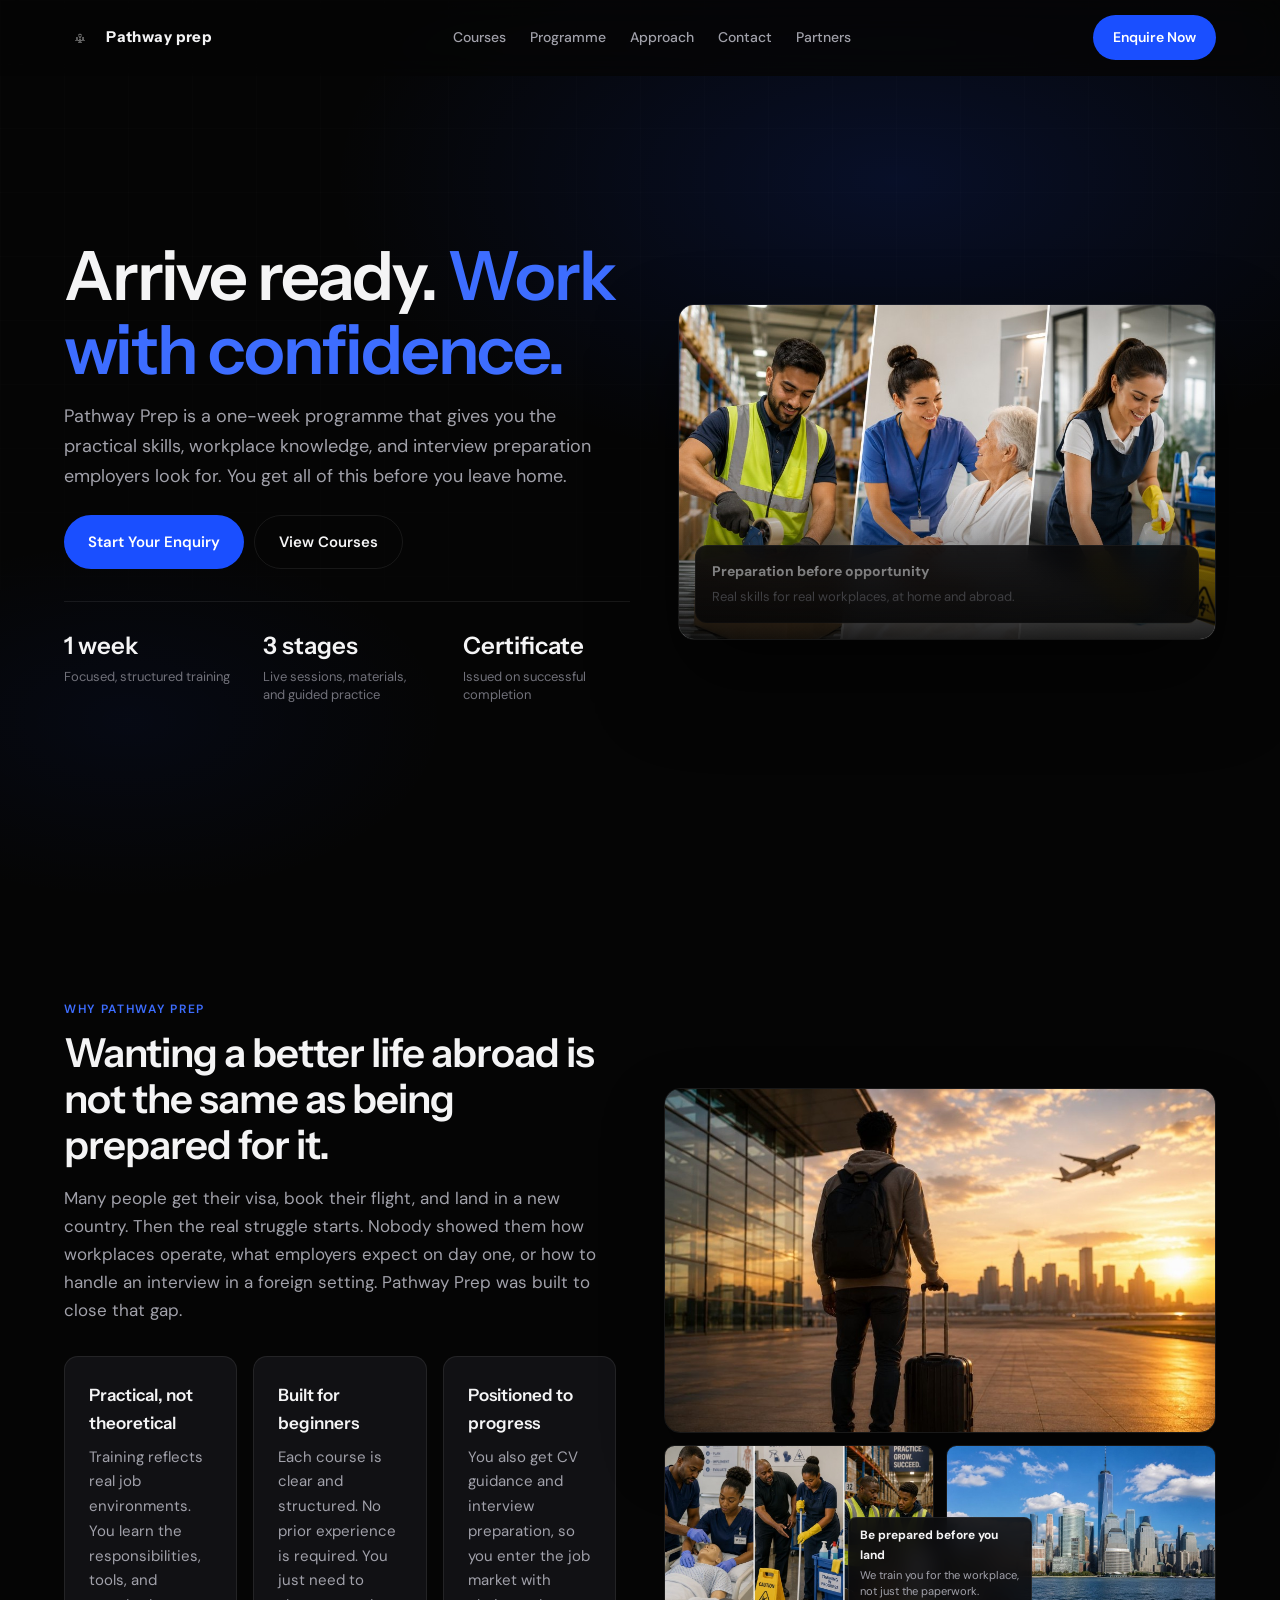
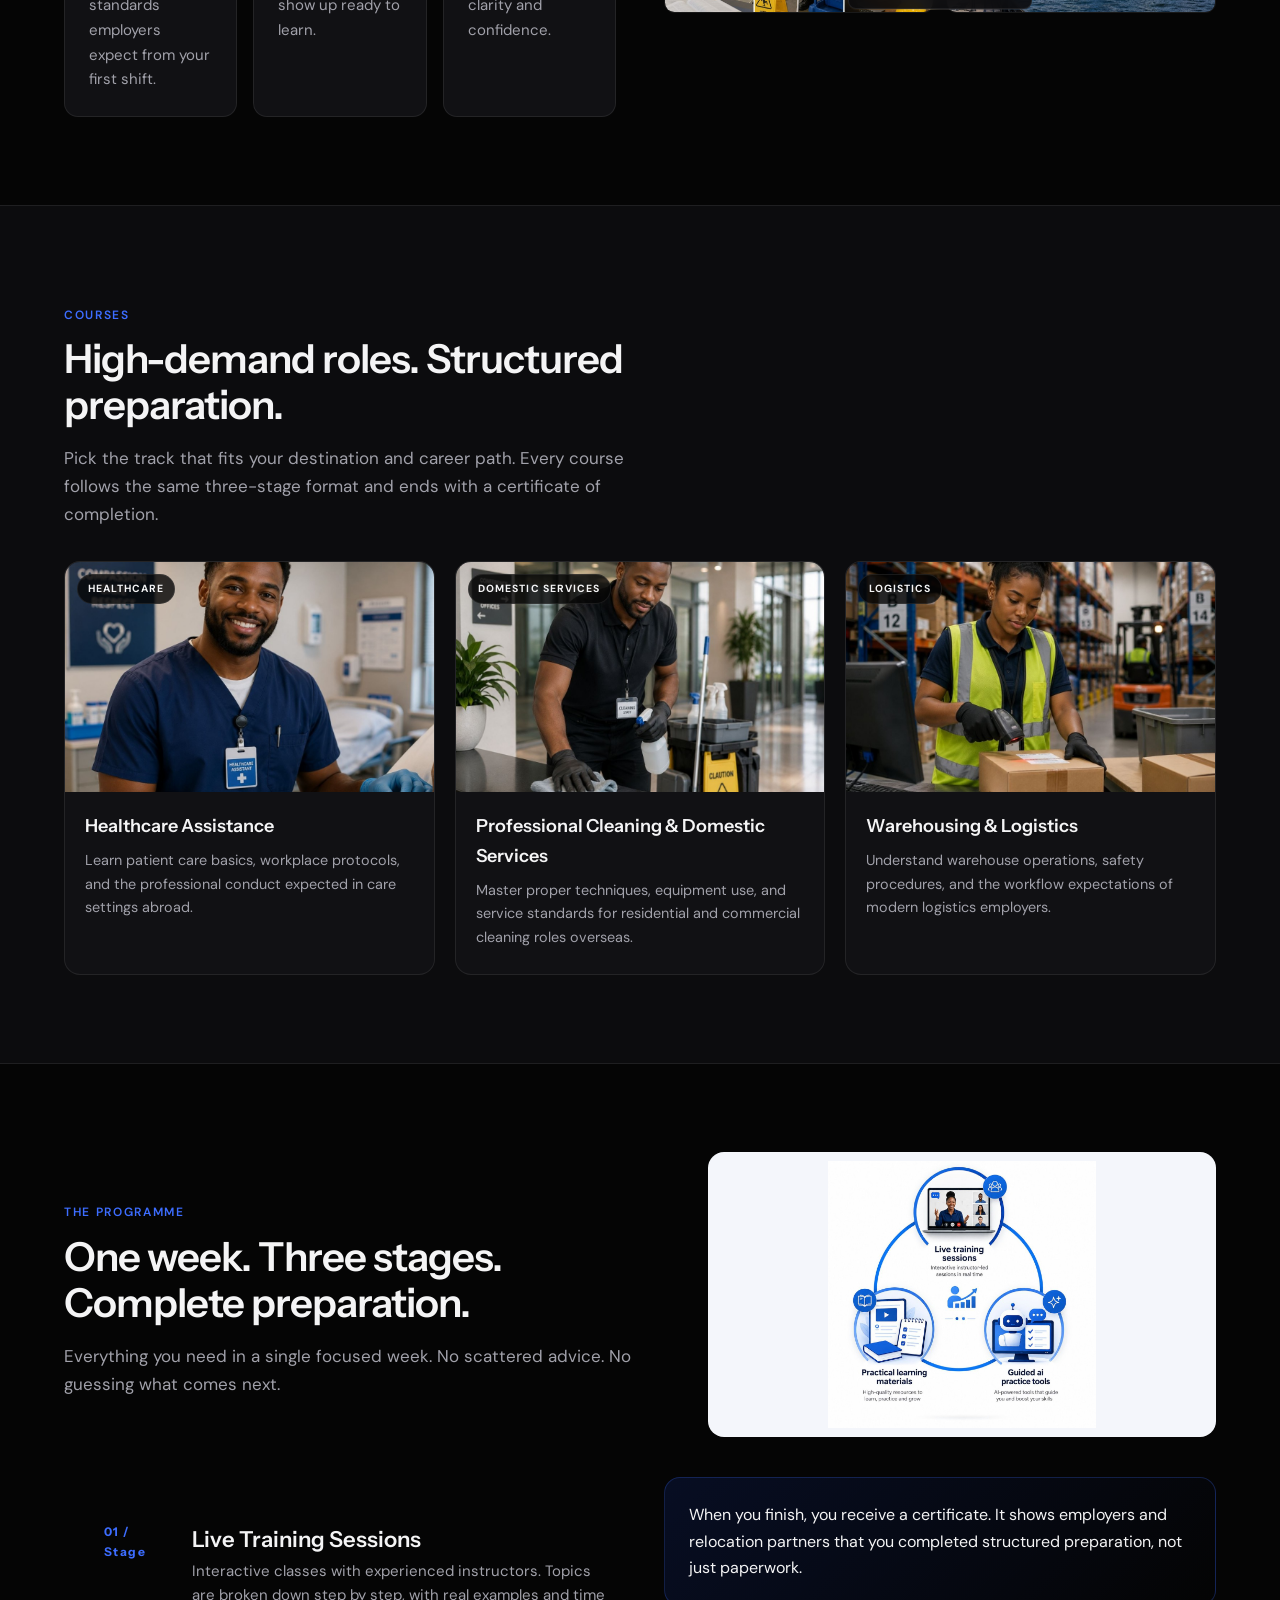
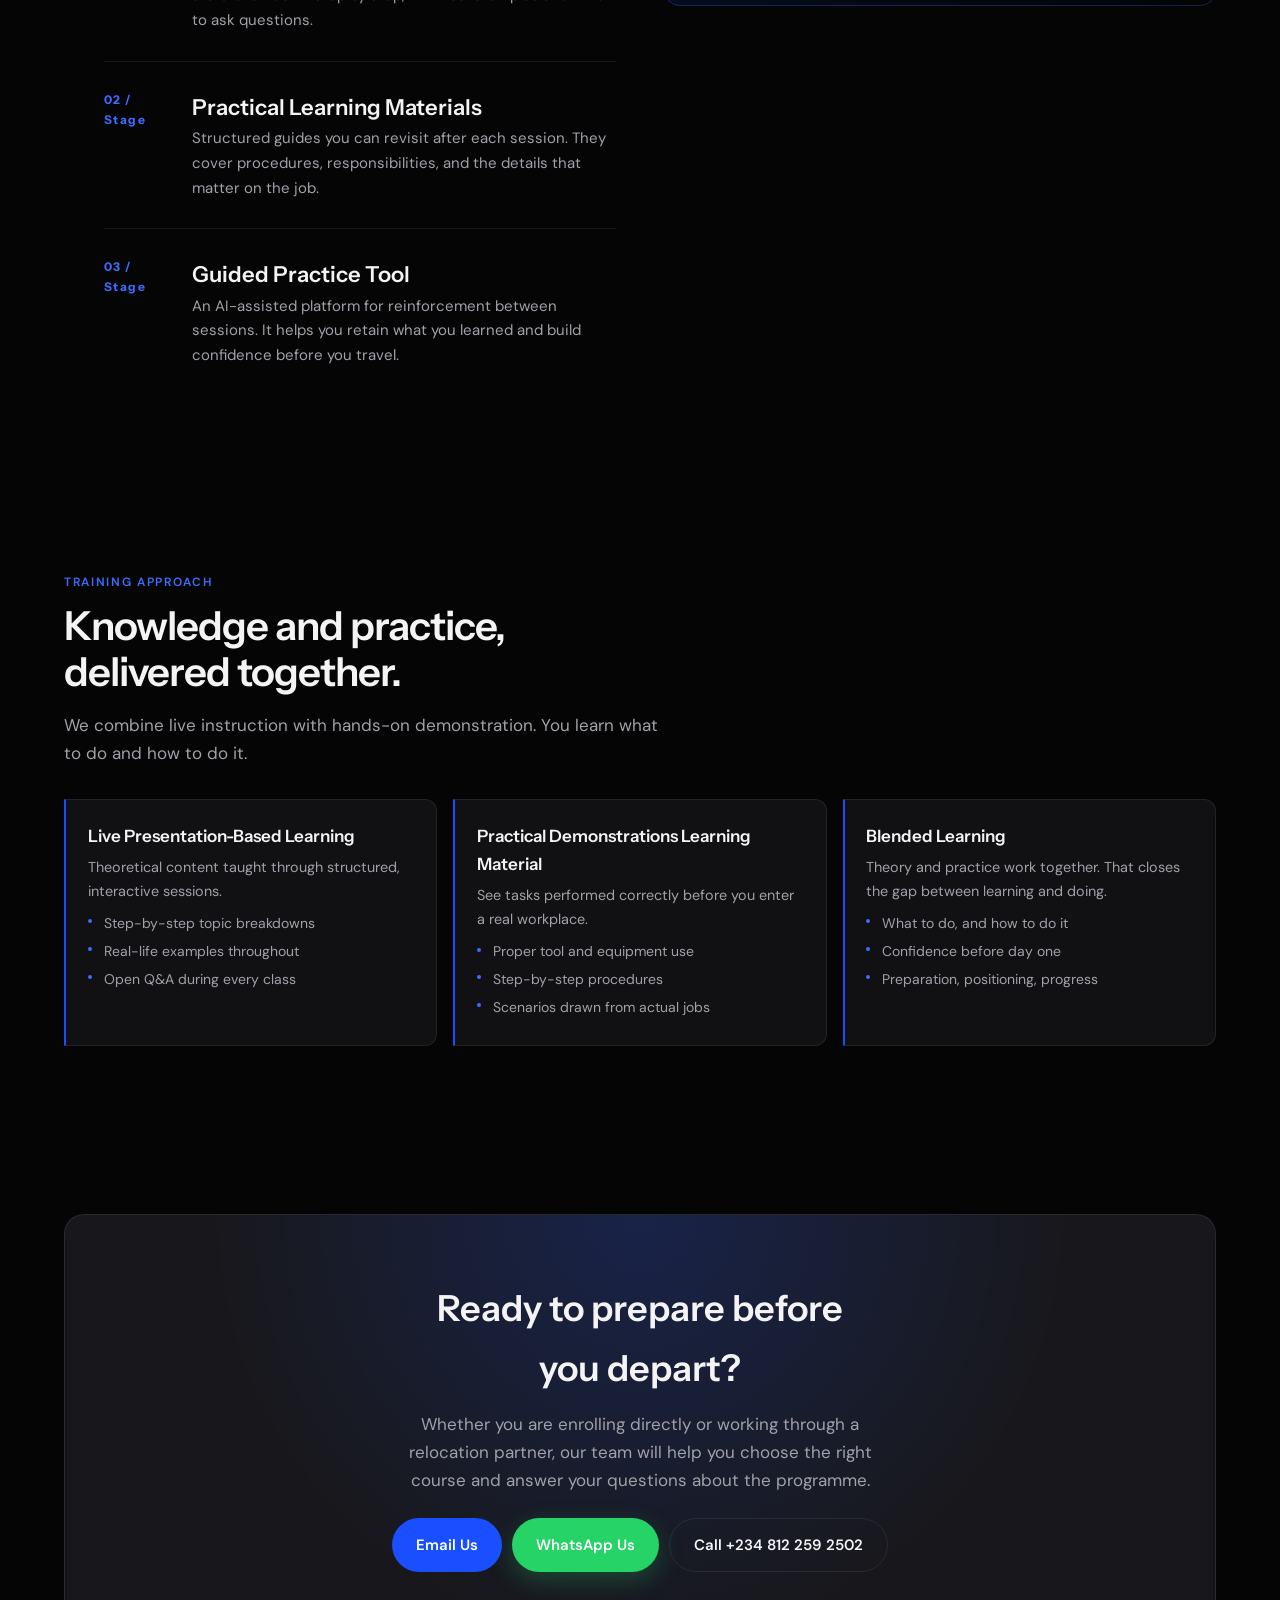
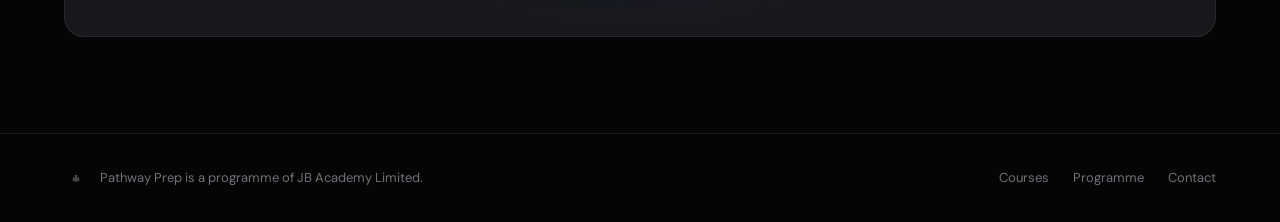
==== commit f94a0de6: "Point partners traffic to partners.pathwayprep.online subdomain. Replace onrender.com 302 redirects " ====
--- a/index.html
+++ b/index.html
@@ -25,6 +25,7 @@
         <a href="#programme">Programme</a>
         <a href="#approach">Approach</a>
         <a href="#contact">Contact</a>
+        <a href="https://partners.pathwayprep.online/partners">Partners</a>
       </nav>
       <div class="header-actions">
         <a href="#contact" class="btn btn-primary">Enquire Now</a>
@@ -41,6 +42,7 @@
     <a href="#programme">Programme</a>
     <a href="#approach">Approach</a>
     <a href="#contact">Contact</a>
+    <a href="https://partners.pathwayprep.online/partners">Partners</a>
   </nav>
 
   <main>
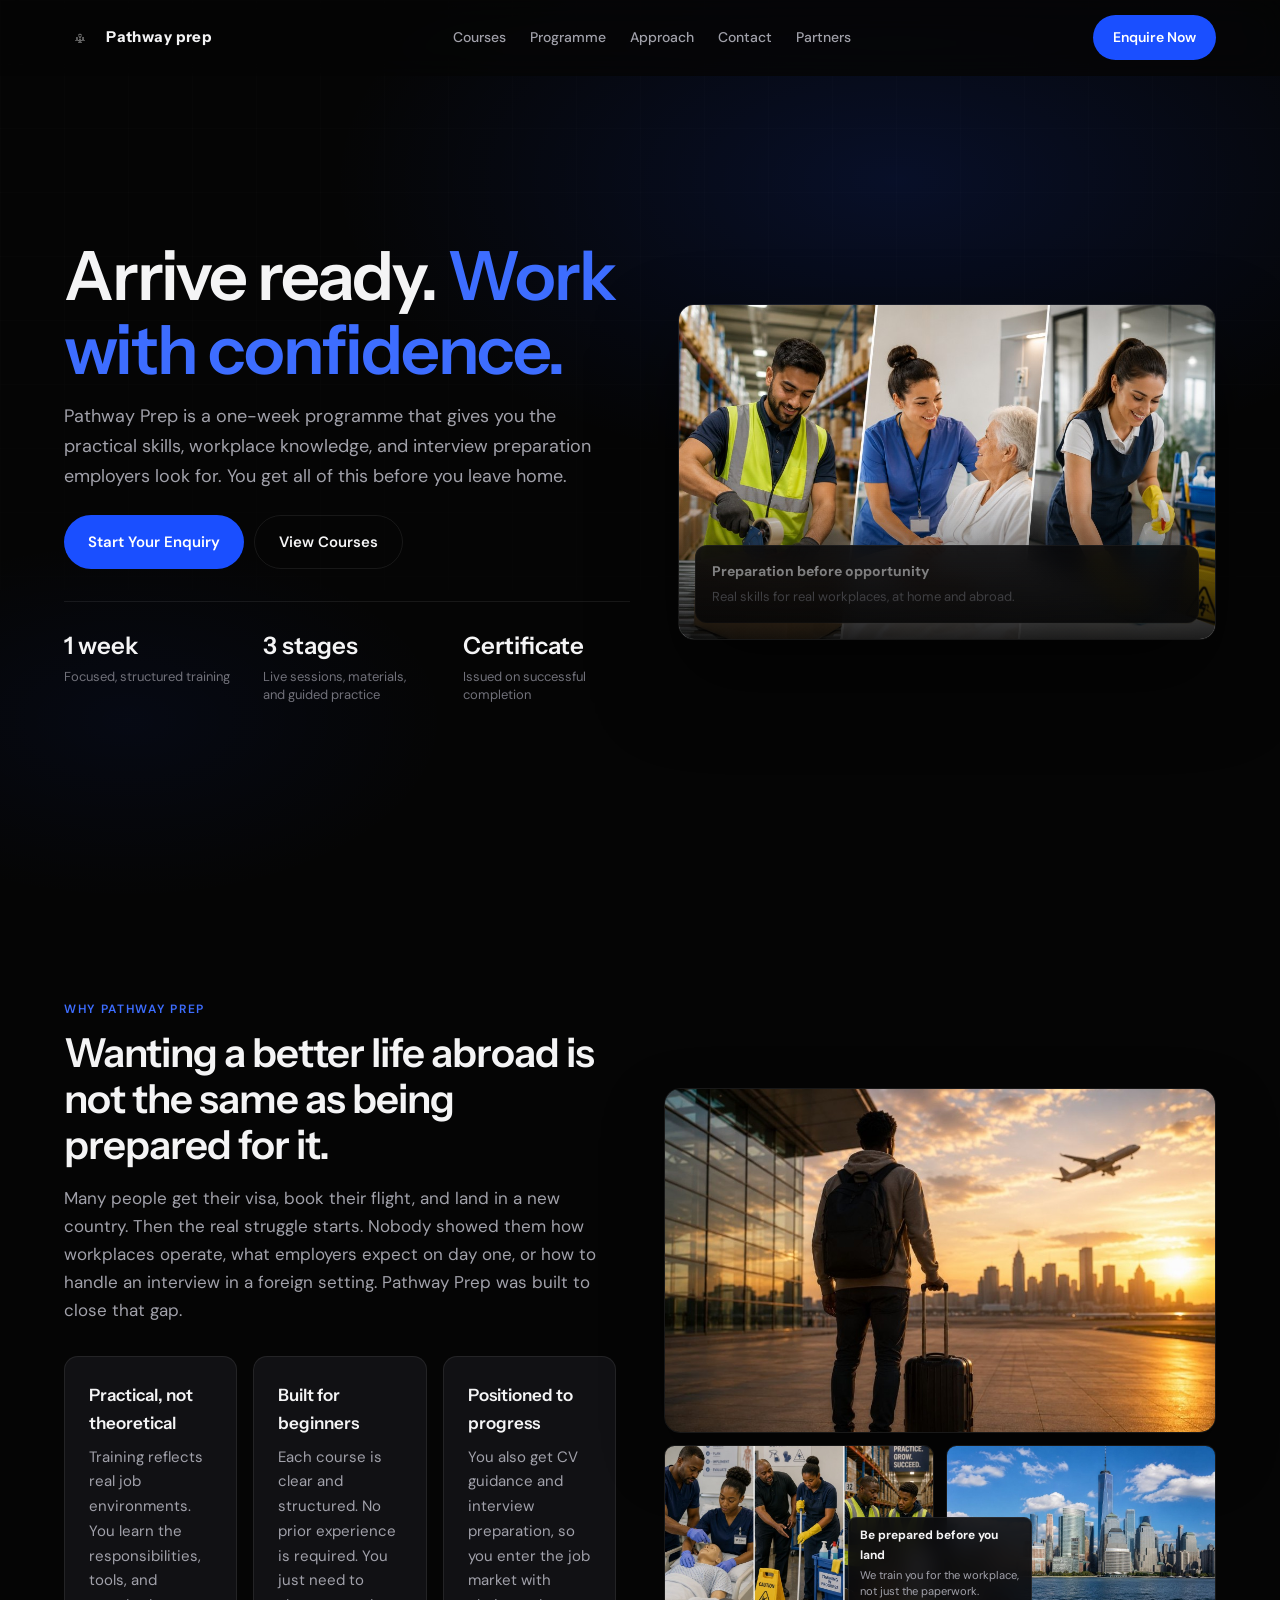
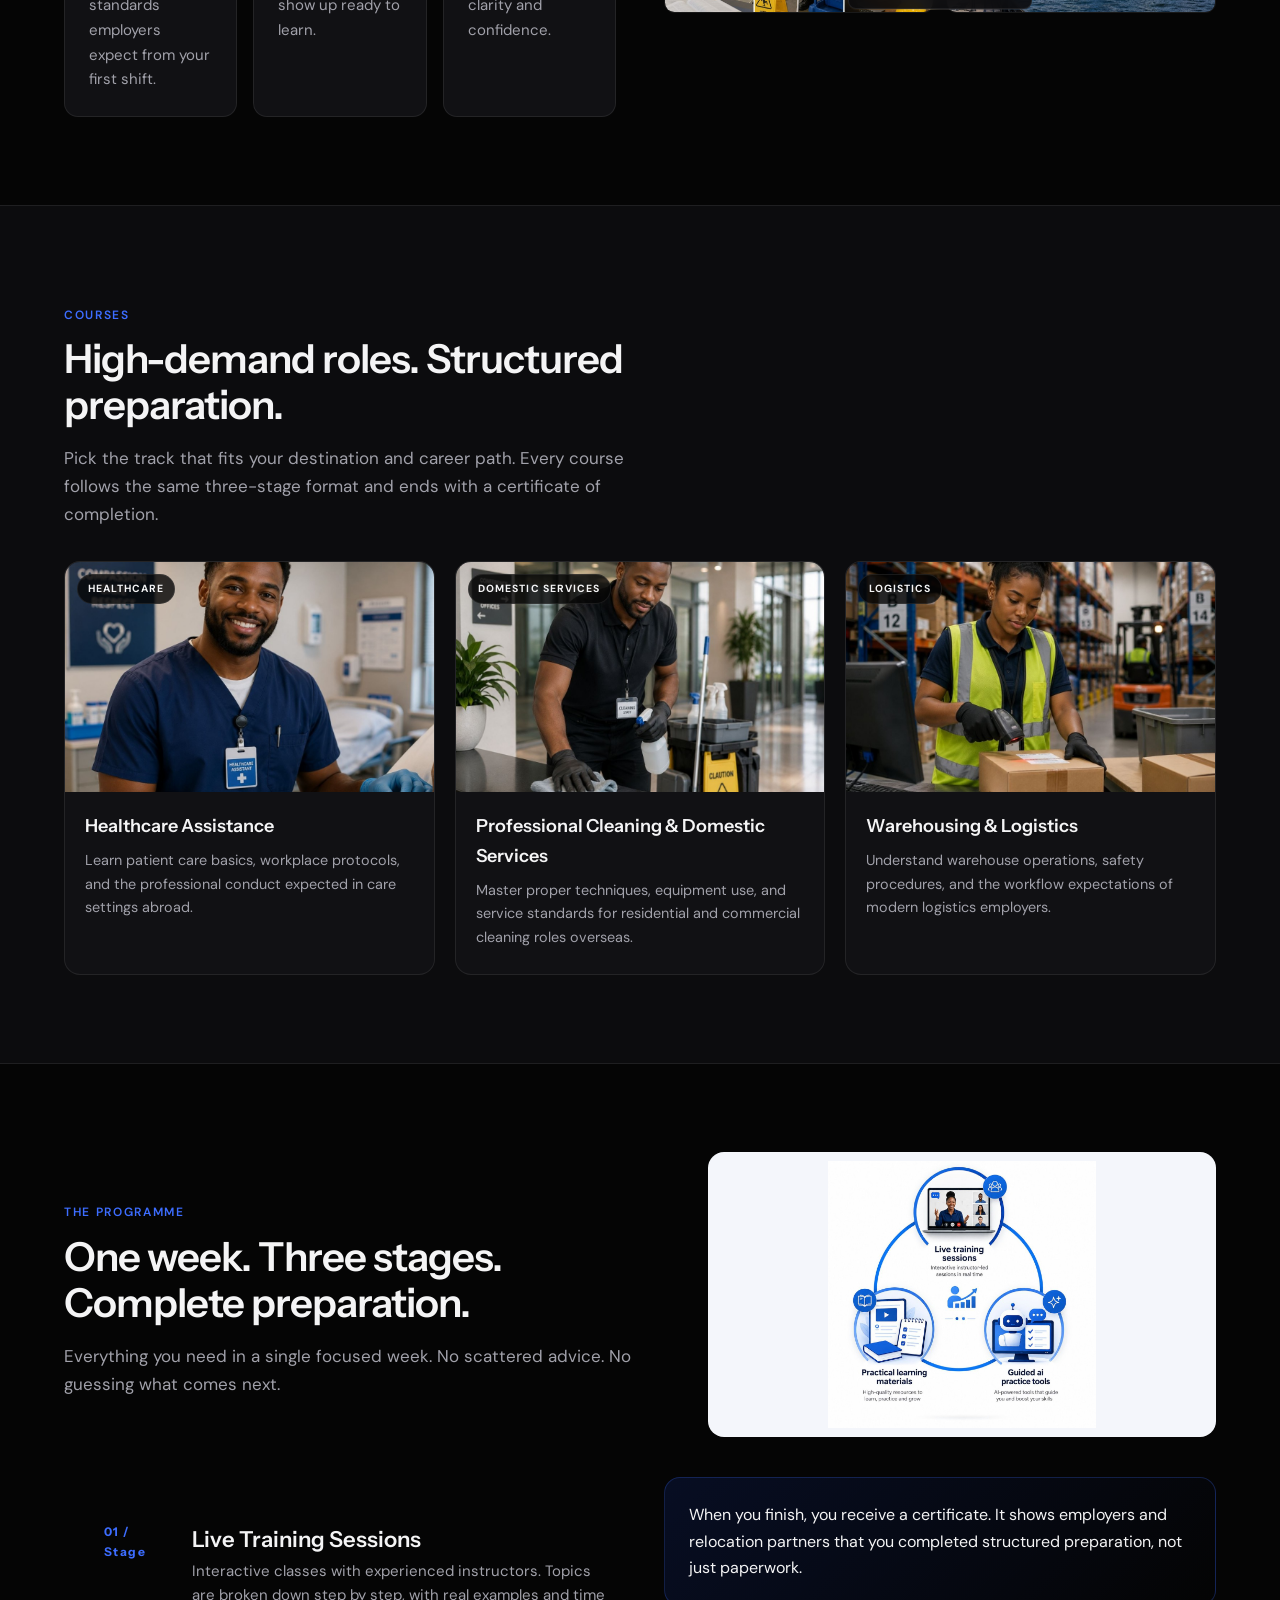
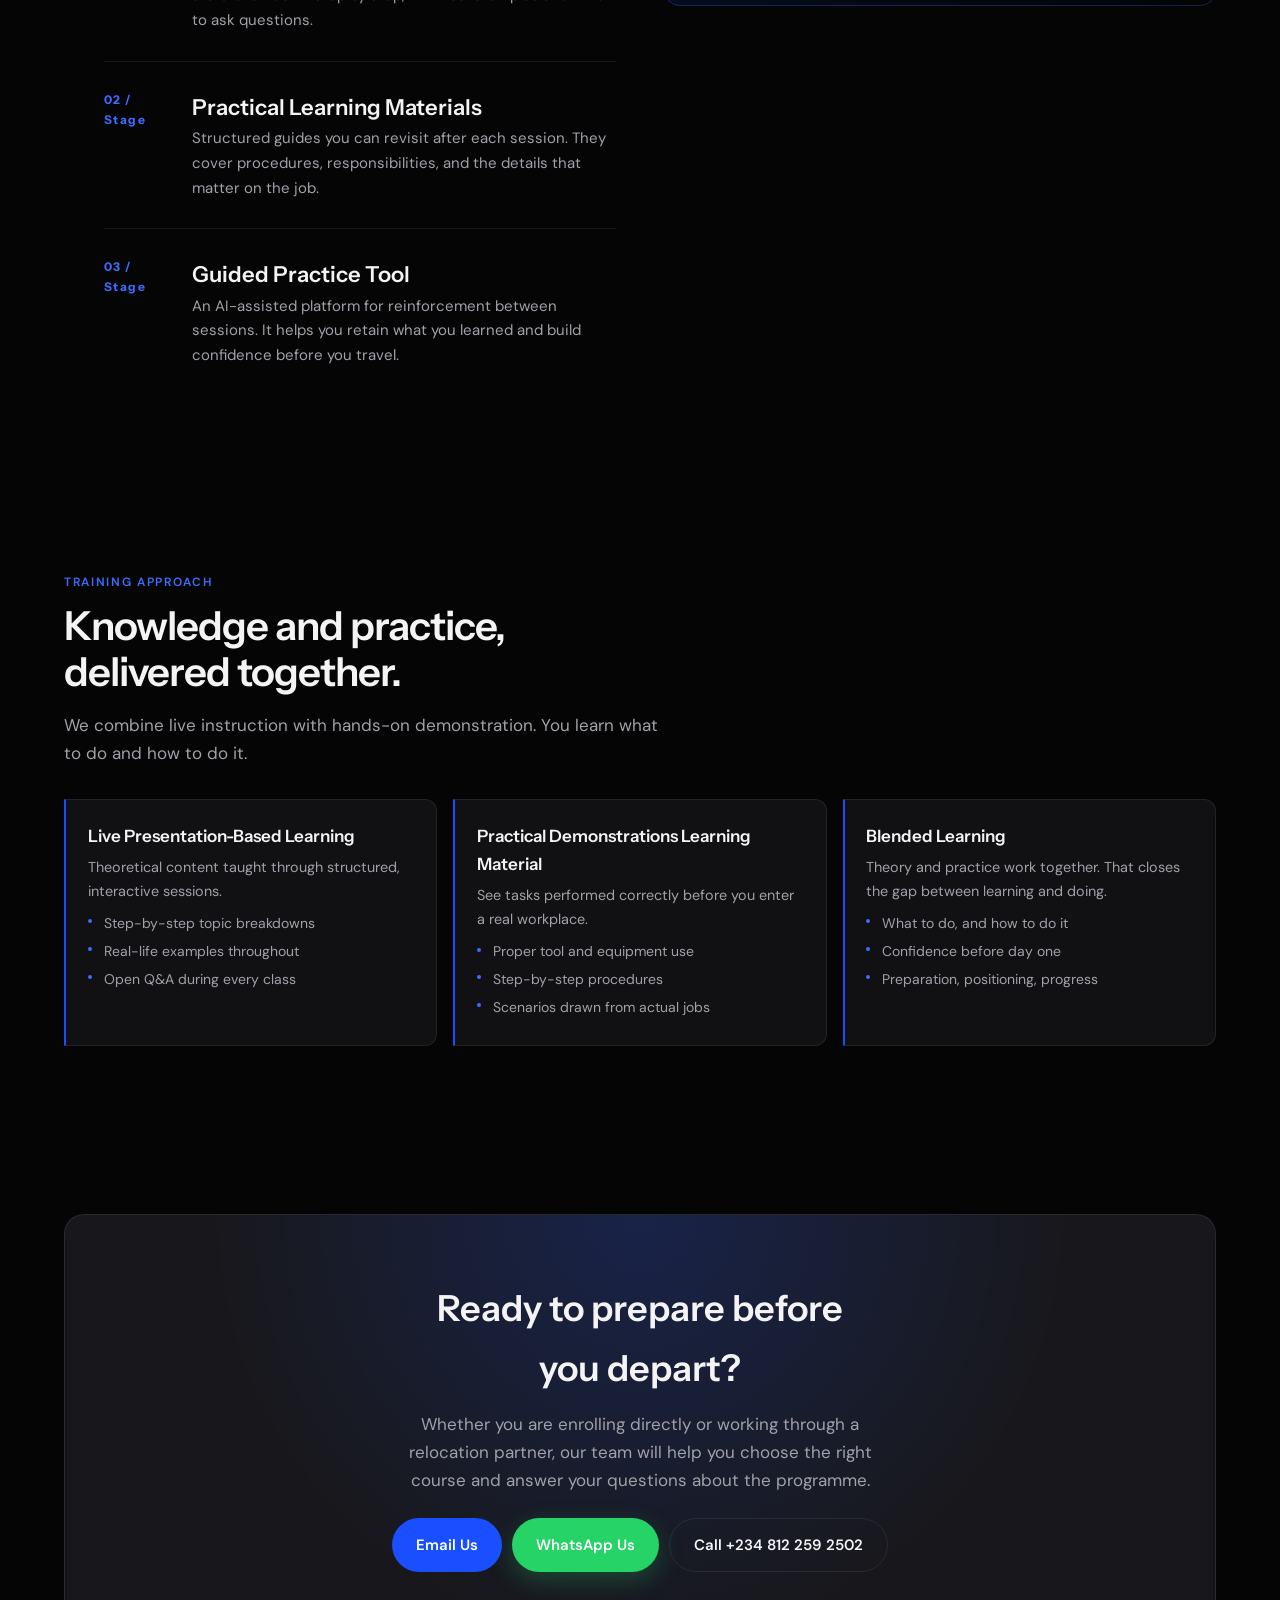
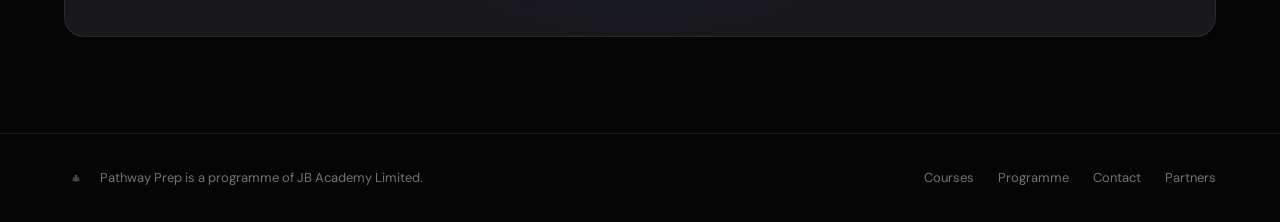
==== commit 9e4be580: "Update contact email and footer Partners link. Switch support contact to support@pathwayprep.online " ====
--- a/index.html
+++ b/index.html
@@ -25,7 +25,7 @@
         <a href="#programme">Programme</a>
         <a href="#approach">Approach</a>
         <a href="#contact">Contact</a>
-        <a href="https://partners.pathwayprep.online/partners">Partners</a>
+        <a href="https://partners.pathwayprep.online/">Partners</a>
       </nav>
       <div class="header-actions">
         <a href="#contact" class="btn btn-primary">Enquire Now</a>
@@ -42,7 +42,7 @@
     <a href="#programme">Programme</a>
     <a href="#approach">Approach</a>
     <a href="#contact">Contact</a>
-    <a href="https://partners.pathwayprep.online/partners">Partners</a>
+    <a href="https://partners.pathwayprep.online/">Partners</a>
   </nav>
 
   <main>
@@ -315,7 +315,7 @@
             help you choose the right course and answer your questions about the programme.
           </p>
           <div class="cta-actions">
-            <a href="mailto:info@jbacademyltd.org" class="btn btn-primary btn-lg">Email Us</a>
+            <a href="mailto:support@pathwayprep.online" class="btn btn-primary btn-lg">Email Us</a>
             <a href="https://wa.me/2348122592502" class="btn btn-whatsapp btn-lg" target="_blank" rel="noopener noreferrer">WhatsApp Us</a>
             <a href="tel:+2348122592502" class="btn btn-ghost btn-lg">Call +234 812 259 2502</a>
           </div>
@@ -334,6 +334,7 @@
         <a href="#courses">Courses</a>
         <a href="#programme">Programme</a>
         <a href="#contact">Contact</a>
+        <a href="https://partners.pathwayprep.online/partners">Partners</a>
       </nav>
     </div>
   </footer>
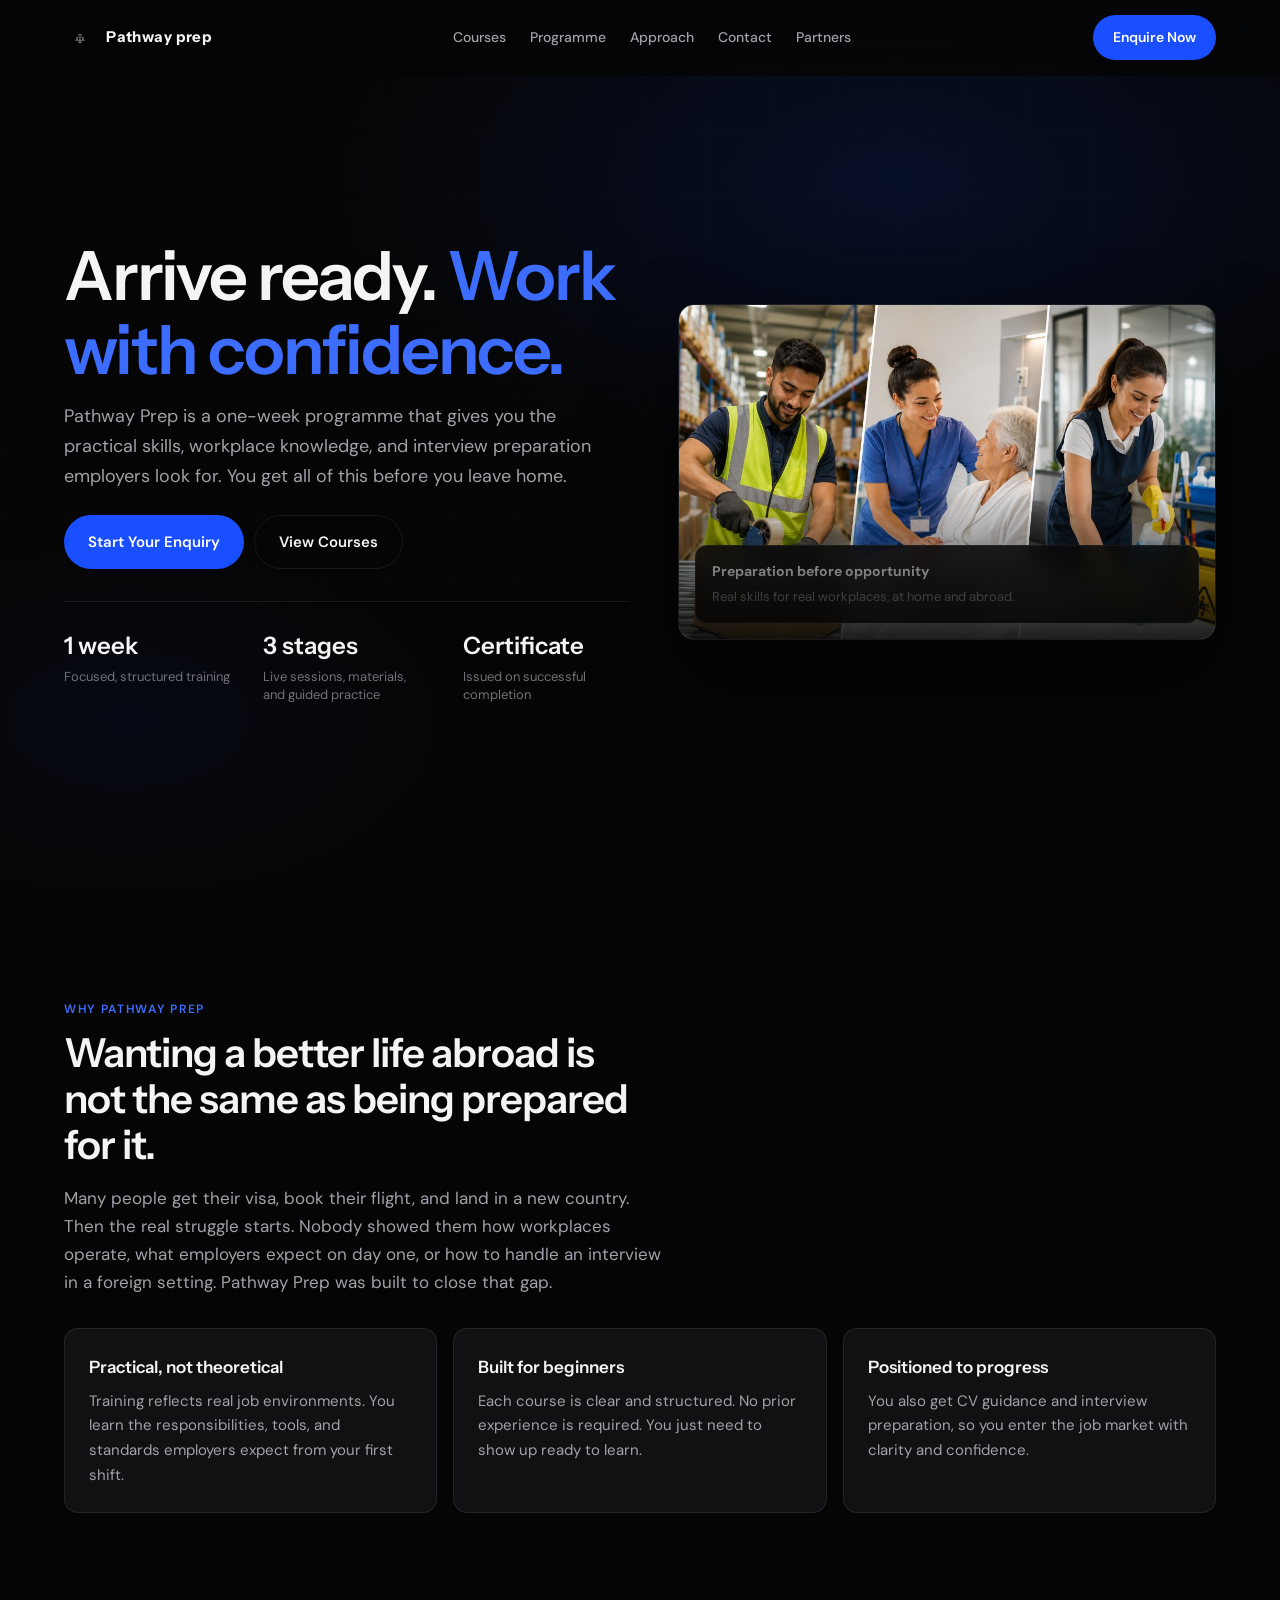
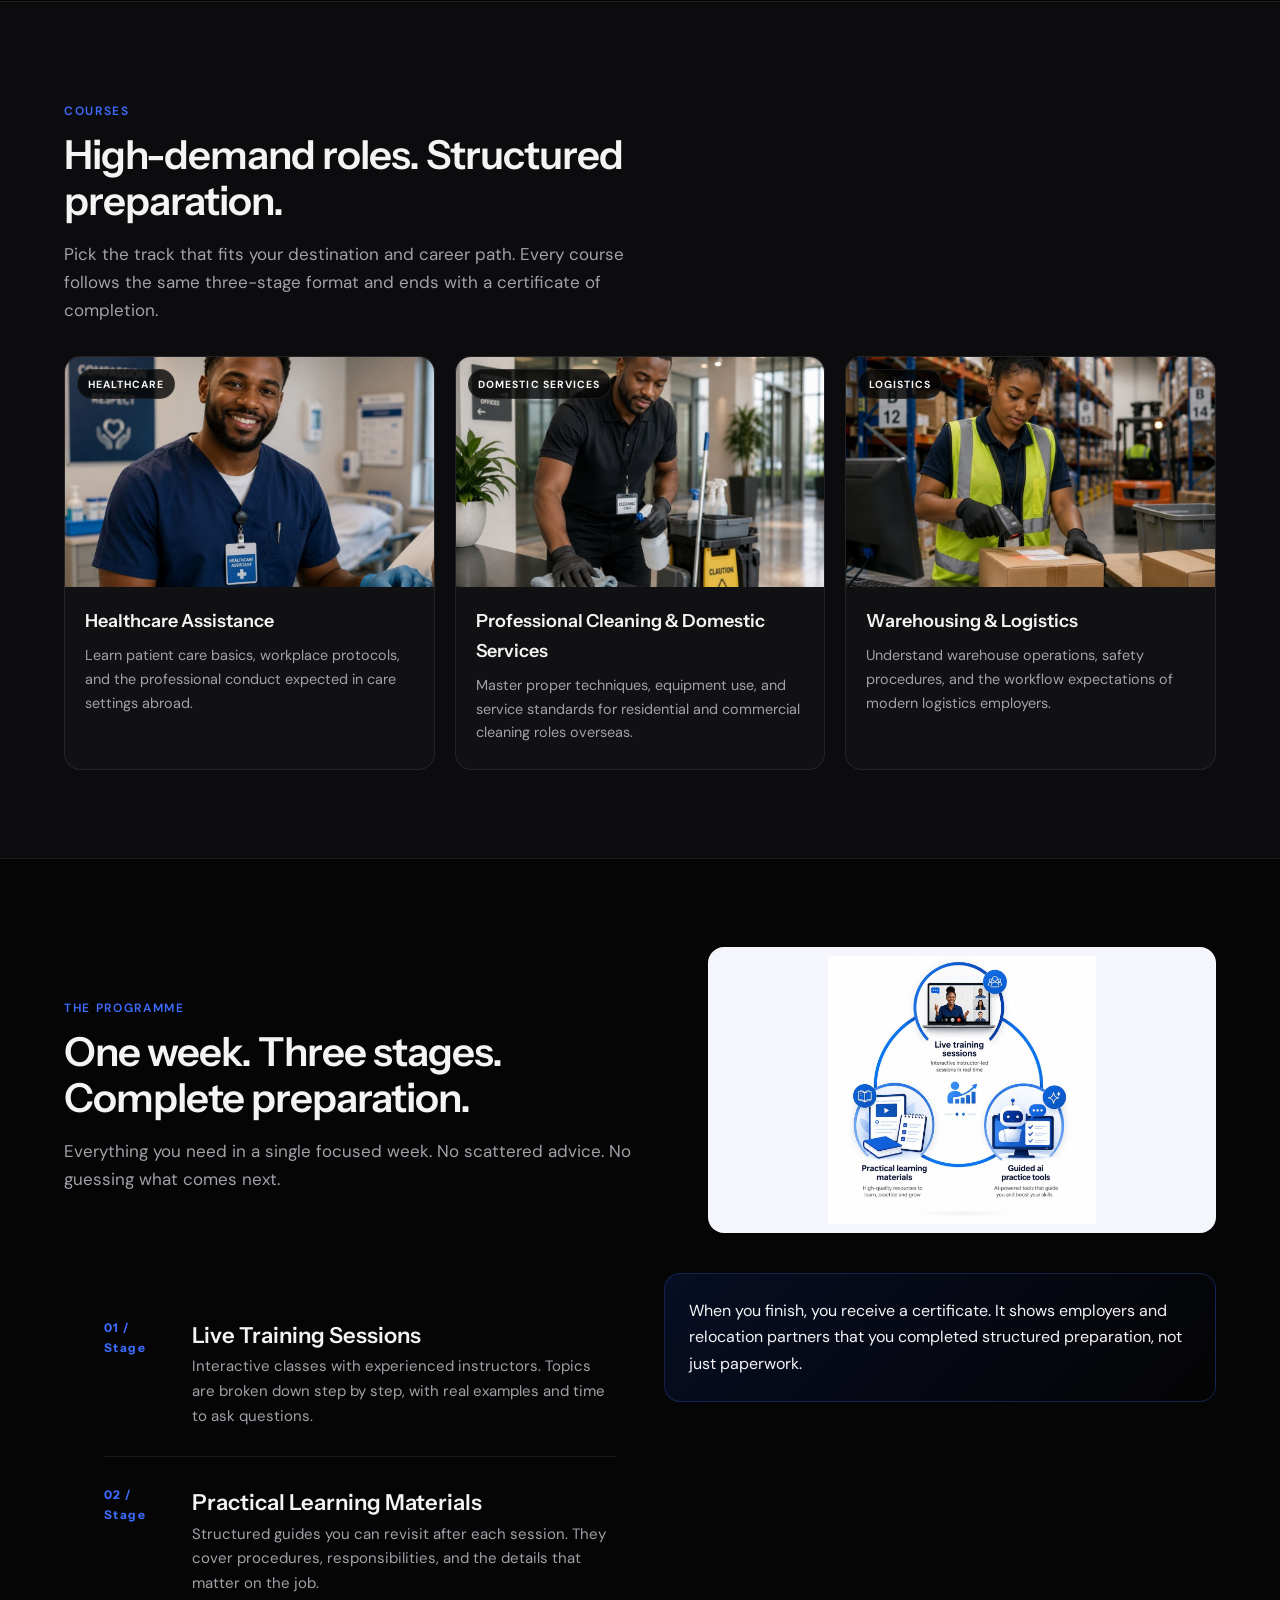
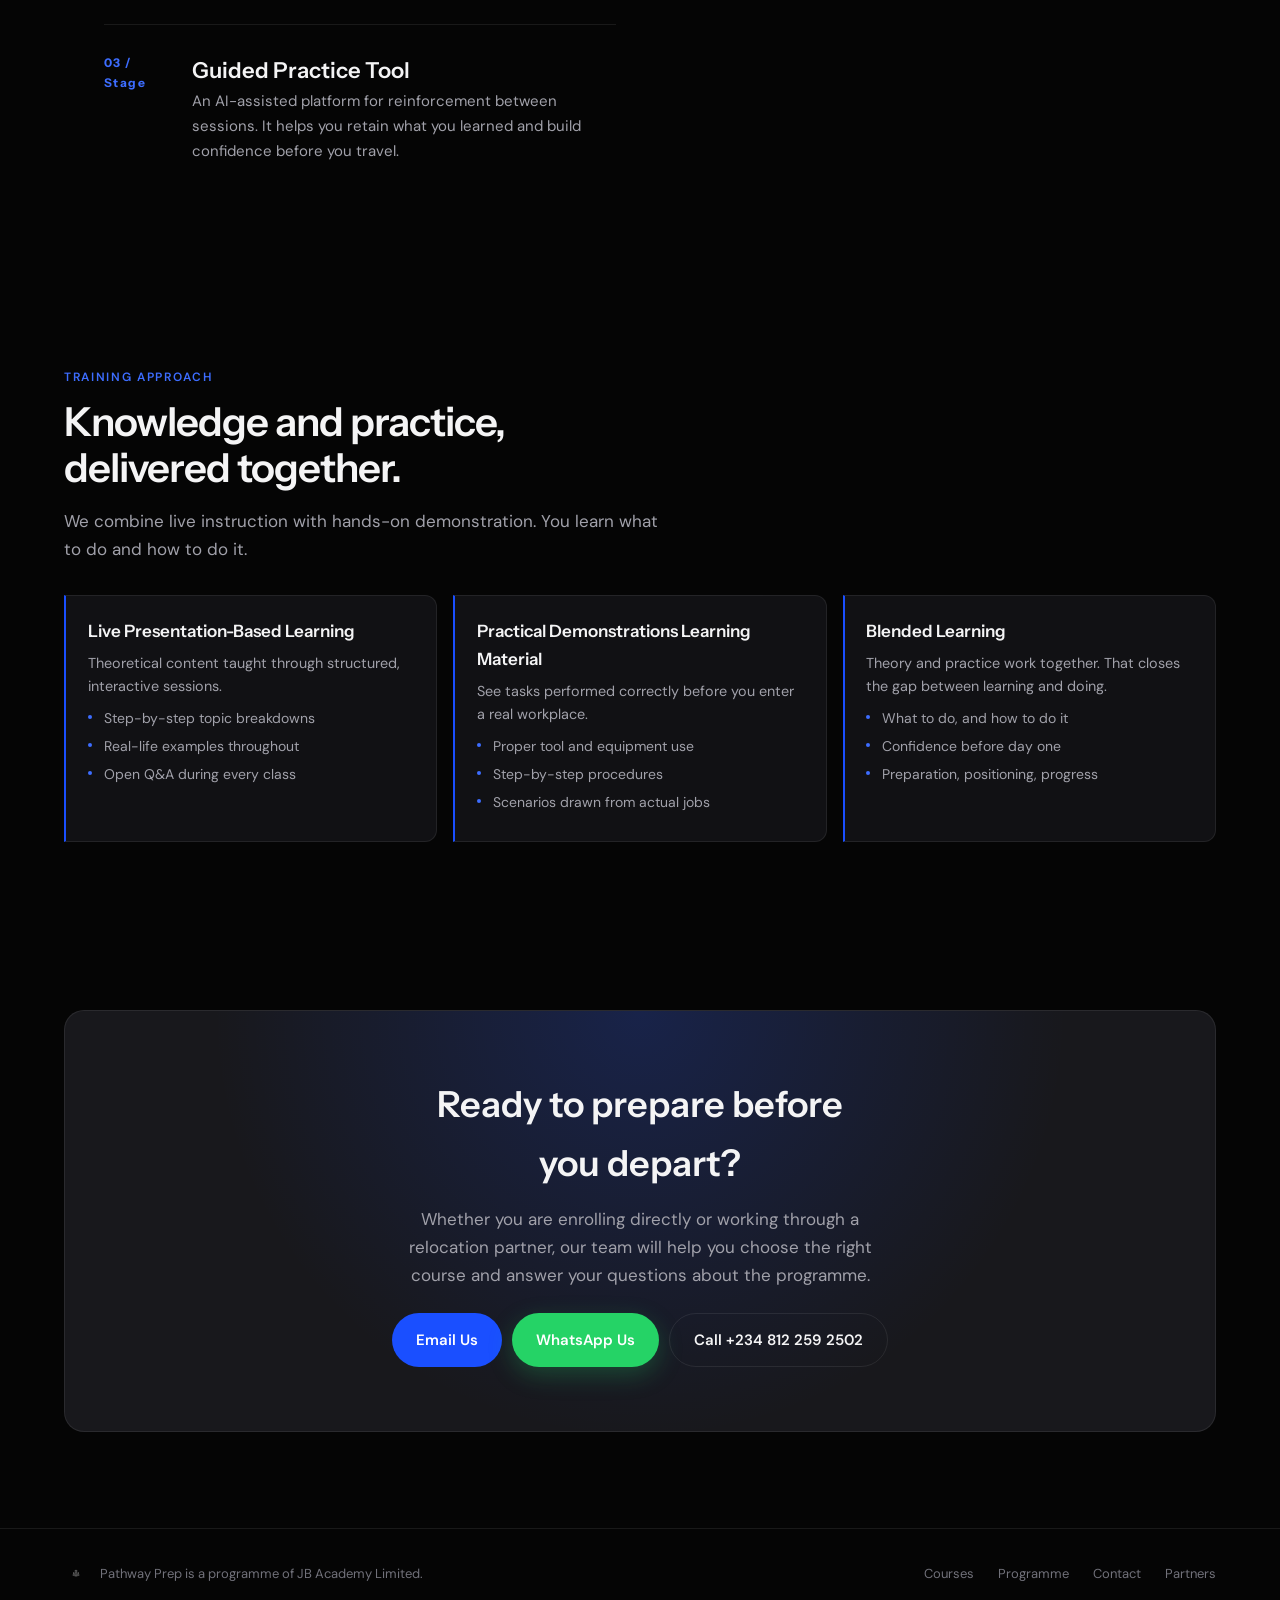
==== commit 778efb2a: "Remove Why Pathway Prep image gallery. Drop the travel, careers, and skyline photos from the about s" ====
--- a/index.html
+++ b/index.html
@@ -119,41 +119,6 @@
             </article>
           </div>
         </div>
-        <div class="about-visual reveal">
-          <div class="about-image-main">
-            <img
-              src="assets/about-travel.png"
-              alt="Traveller preparing for departure at an airport"
-              width="1200"
-              height="675"
-              loading="lazy"
-            >
-          </div>
-          <div class="about-thumb-row">
-            <div class="about-thumb about-thumb--careers">
-              <img
-                src="assets/about-careers.png"
-                alt="Hands-on training in healthcare, cleaning, and logistics"
-                width="600"
-                height="375"
-                loading="lazy"
-              >
-            </div>
-            <div class="about-thumb">
-              <img
-                src="assets/about-destination.png"
-                alt="City skyline representing international career opportunities"
-                width="600"
-                height="375"
-                loading="lazy"
-              >
-            </div>
-            <div class="about-float-card">
-              <strong>Be prepared before you land</strong>
-              <p>We train you for the workplace, not just the paperwork.</p>
-            </div>
-          </div>
-        </div>
       </div>
     </section>
 
--- a/css/styles.css
+++ b/css/styles.css
@@ -35,6 +35,7 @@
   padding-left: env(safe-area-inset-left);
   padding-right: env(safe-area-inset-right);
 }
+body.menu-open { overflow: hidden; }
 img { max-width: 100%; height: auto; display: block; }
 a { color: inherit; text-decoration: none; }
 ul { margin: 0; padding: 0; list-style: none; }
@@ -154,6 +155,12 @@
   animation: gridDrift 20s linear infinite;
 }
 .hero-inner { position: relative; display: grid; gap: 2rem; align-items: center; }
+.hero-content,
+.hero-visual,
+.about-copy,
+.about-visual,
+.course-card,
+.programme-layout > * { min-width: 0; }
 .hero-content > * {
   animation: fadeUp 0.8s var(--ease-out) both;
 }
@@ -387,7 +394,7 @@
   .menu-toggle { display: none; }
   .hero-inner { grid-template-columns: 1fr 0.95fr; gap: 3rem; }
   .hero-image-wrap { max-height: 32rem; margin-inline: 0; }
-  .about-split { grid-template-columns: 1fr 1fr; gap: 3rem; }
+  .about-split { grid-template-columns: 1fr; gap: 3rem; }
   .why-grid { grid-template-columns: repeat(3, 1fr); }
   .course-grid { grid-template-columns: repeat(3, 1fr); }
   .programme-banner { grid-template-columns: 1.1fr 0.9fr; }
@@ -404,71 +411,90 @@
 }
 
 @media (max-width: 767px) {
+  .nav { display: none; }
+  .menu-toggle { display: flex; }
+
   .header-actions .btn-primary { display: none; }
   .logo-wordmark { max-width: 9.5rem; overflow: hidden; text-overflow: ellipsis; }
 
+  .mobile-nav {
+    padding: 1rem 1.25rem calc(1.5rem + env(safe-area-inset-bottom, 0px));
+    padding-left: max(1.25rem, env(safe-area-inset-left));
+    padding-right: max(1.25rem, env(safe-area-inset-right));
+  }
+
+  /* Hero: text stack first, image scales full-width below */
   .hero {
     min-height: auto;
     padding-top: calc(var(--header-h) + 1.25rem);
     padding-bottom: 2.5rem;
   }
-  .hero-inner { gap: 1.5rem; }
-  .hero-stats { grid-template-columns: 1fr; gap: 0.85rem; }
-  .hero-cta { margin-bottom: 1.5rem; }
-  .hero-cta .btn { flex: 1 1 100%; }
-  .hero-image-wrap { max-height: none; }
-  .hero-badge { left: 0.75rem; right: 0.75rem; bottom: 0.75rem; }
-
-  /* About: same flow as desktop — intro, image stack (1 + 2), then three cards in a row */
+  .hero-inner {
+    grid-template-columns: 1fr;
+    gap: 1.5rem;
+  }
+  .hero-content { order: 1; }
+  .hero-visual { order: 2; width: 100%; }
+  .hero h1 { font-size: clamp(1.75rem, 8vw, 2.5rem); }
+  .hero-lead { margin-bottom: 1.25rem; }
+  .hero-cta {
+    flex-direction: column;
+    align-items: stretch;
+    margin-bottom: 1.5rem;
+  }
+  .hero-cta .btn { width: 100%; max-width: none; }
+  .hero-image-wrap {
+    width: 100%;
+    max-height: none;
+    margin-inline: 0;
+  }
+  .hero-badge { left: 0.75rem; right: 0.75rem; bottom: 0.75rem; animation: none; }
+
+  /* Why Pathway Prep: copy and cards stack vertically */
   .about-split {
     display: flex;
     flex-direction: column;
+    gap: 1.5rem;
+  }
+  .about-copy { display: block; }
+  .about-copy .section-title { max-width: none; }
+  .about-copy .why-grid {
+    grid-template-columns: 1fr;
+    gap: 1rem;
+  }
+  .why-card { padding: 1.25rem; }
+  .why-card h3 { font-size: 1rem; }
+  .why-card p { font-size: 0.875rem; line-height: 1.5; }
+  .why-card:hover { transform: none; }
+
+  /* Courses: single full-width column */
+  .course-grid {
+    grid-template-columns: 1fr;
     gap: 1.25rem;
   }
-  .about-copy { display: contents; }
-  .about-copy .section-label { order: 1; }
-  .about-copy .section-title { order: 2; }
-  .about-copy .section-intro { order: 3; margin-bottom: 0; }
-  .about-visual {
-    order: 4;
-    width: 100%;
-    gap: 0.5rem;
-  }
-  .about-copy .why-grid {
-    order: 5;
-    grid-template-columns: repeat(3, minmax(0, 1fr));
-    gap: 0.5rem;
-  }
-  .about-image-main { aspect-ratio: 16 / 10; }
-  .about-thumb-row {
-    grid-template-columns: 1fr 1fr;
-    gap: 0.5rem;
-    padding-bottom: 3.25rem;
-  }
-  .about-thumb { aspect-ratio: 3 / 2; }
-  .about-thumb-row .about-float-card {
-    width: min(9.25rem, calc(100% - 1rem));
-    bottom: 0.35rem;
-    padding: 0.45rem 0.6rem;
-  }
-  .about-float-card strong { font-size: 0.7rem; }
-  .about-float-card p { font-size: 0.625rem; }
-
-  .why-card { padding: 0.75rem; }
-  .why-card h3 { font-size: 0.8125rem; margin-bottom: 0.35rem; }
-  .why-card p { font-size: 0.6875rem; line-height: 1.45; }
-  .why-card:hover { transform: none; }
-
+  .course-card { width: 100%; }
   .course-card:hover { transform: none; box-shadow: none; }
   .course-card:hover .course-media img { transform: none; }
   .hero-image-wrap:hover img { transform: none; }
 
-  .programme-banner { margin-bottom: 1.75rem; gap: 1.25rem; }
-  .programme-banner-image { aspect-ratio: 4 / 3; }
+  /* Programme: banner and stages stack vertically */
+  .programme-banner {
+    grid-template-columns: 1fr;
+    margin-bottom: 1.75rem;
+    gap: 1.25rem;
+  }
+  .programme-banner-image { width: 100%; aspect-ratio: 16 / 9; }
   .programme-banner-image img { padding: 0.35rem; }
-  .programme-layout { gap: 1.25rem; }
+  .programme-layout {
+    grid-template-columns: 1fr;
+    gap: 1.5rem;
+  }
+  .process-step {
+    grid-template-columns: 1fr;
+    gap: 0.5rem;
+    padding: 1.35rem 0;
+  }
   .programme-layout .process-aside { margin-top: 0; }
-  .process-step { padding: 1.35rem 0; }
   .process-aside { padding: 1.15rem; }
   .process-aside p { font-size: 0.9375rem; }
 
@@ -480,15 +506,41 @@
   .cta-actions .btn { width: 100%; max-width: none; }
   .cta-panel h2 { max-width: none; }
 
-  .footer-brand { flex-direction: column; align-items: flex-start; }
+  /* Footer: wrap links, prevent overflow */
+  .footer-inner {
+    flex-direction: column;
+    align-items: flex-start;
+    gap: 1rem;
+  }
+  .footer-brand {
+    flex-direction: column;
+    align-items: flex-start;
+    width: 100%;
+  }
+  .footer-links {
+    width: 100%;
+    gap: 0.75rem 1.25rem;
+  }
+  .footer-links a {
+    overflow-wrap: anywhere;
+    word-break: break-word;
+  }
+}
+
+@media (max-width: 639px) {
+  /* Stats row: single column under 640px */
+  .hero-stats {
+    grid-template-columns: 1fr;
+    gap: 0.85rem;
+  }
+  .stat {
+    display: grid;
+    gap: 0.15rem;
+  }
 }
 
 @media (max-width: 380px) {
-  .about-copy .why-grid { gap: 0.4rem; }
-  .why-card { padding: 0.65rem; }
-  .why-card h3 { font-size: 0.75rem; }
-  .why-card p { font-size: 0.625rem; }
-  .hero h1 { font-size: 1.85rem; }
+  .hero h1 { font-size: 1.65rem; }
   .section-title { font-size: 1.35rem; }
 }
 
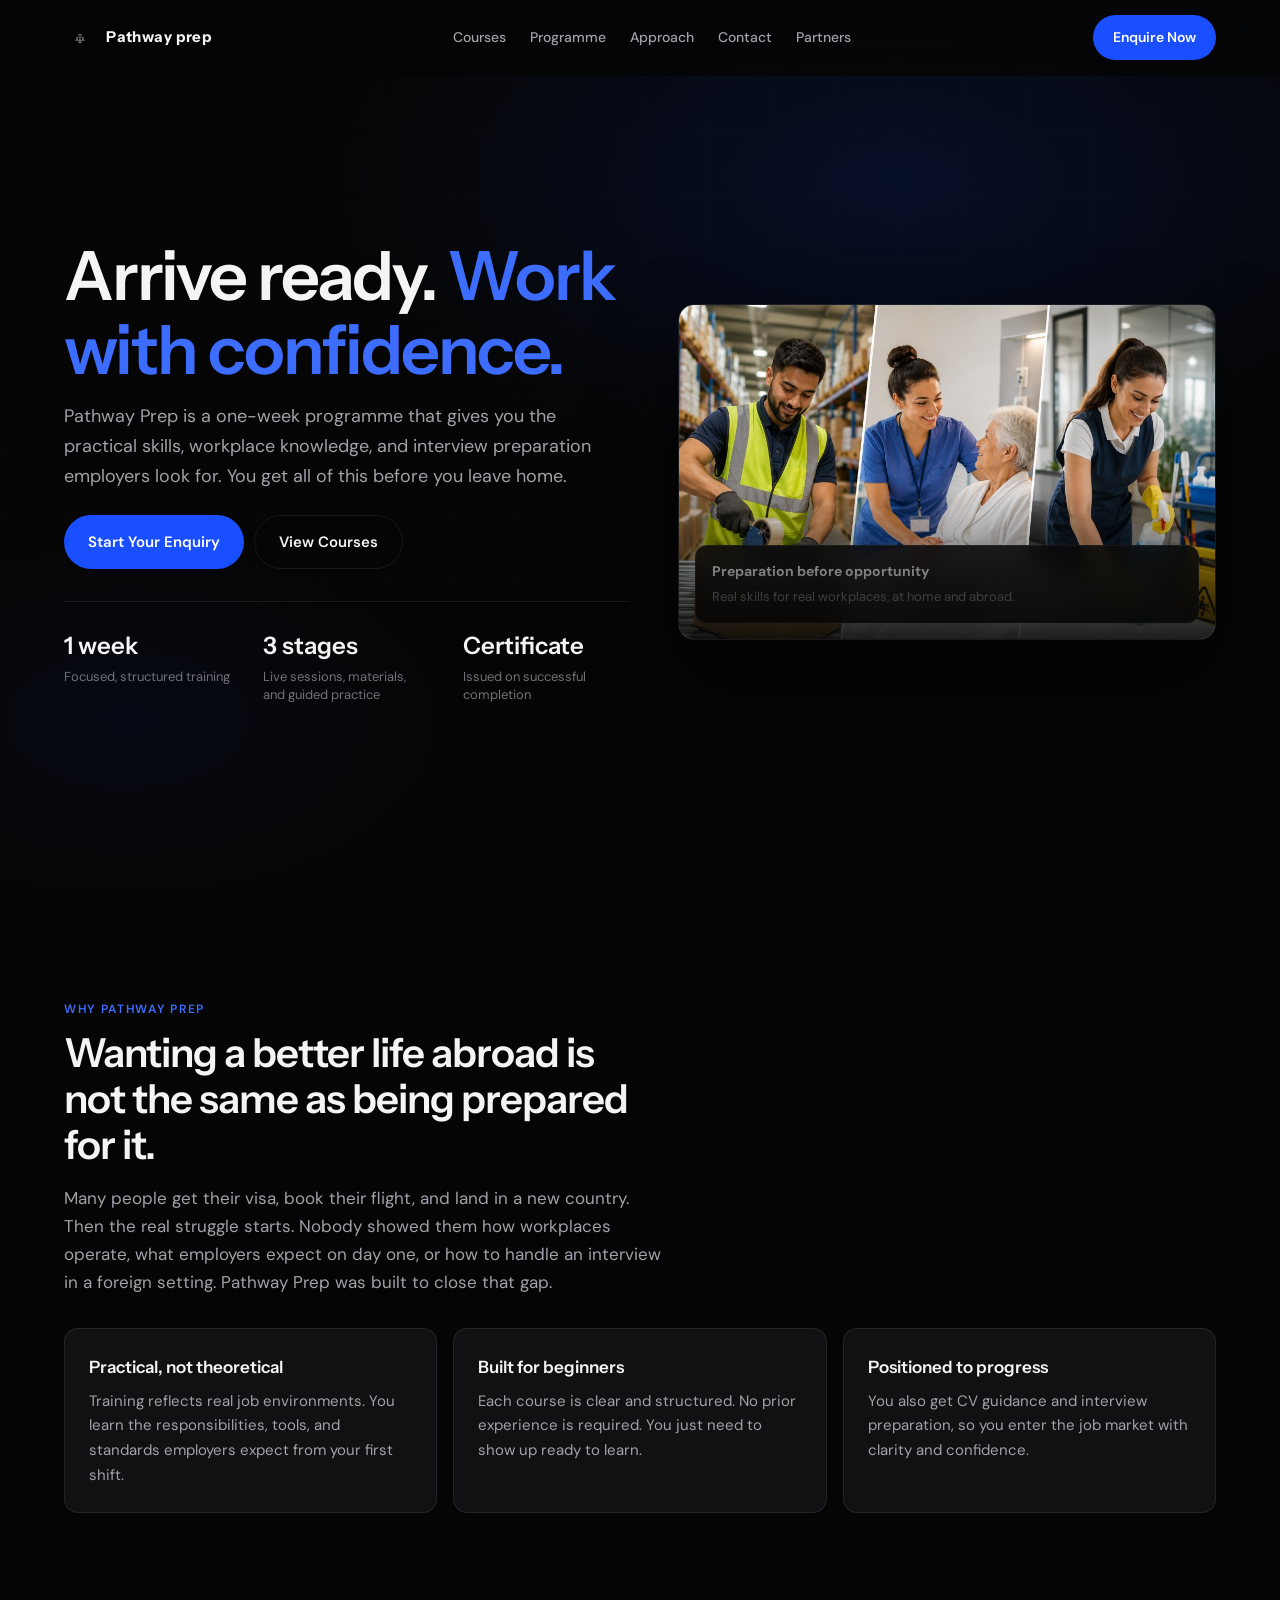
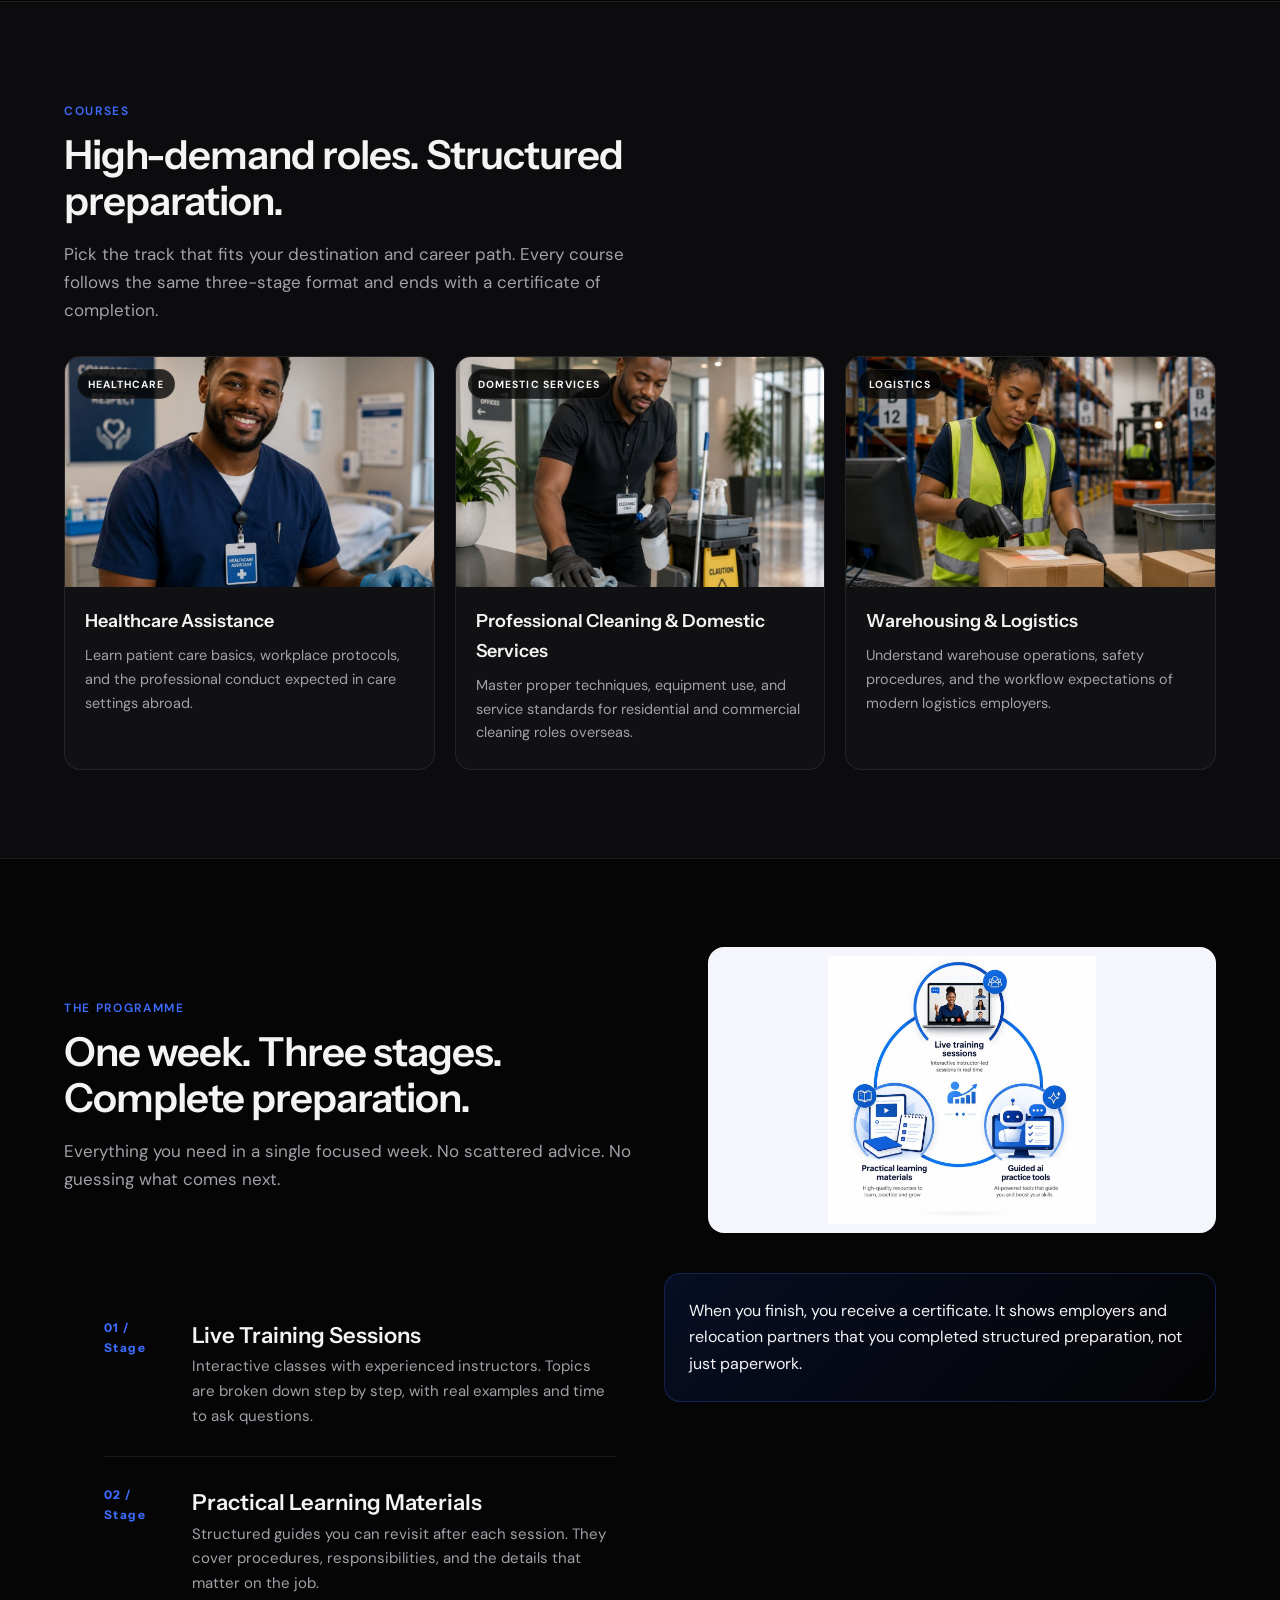
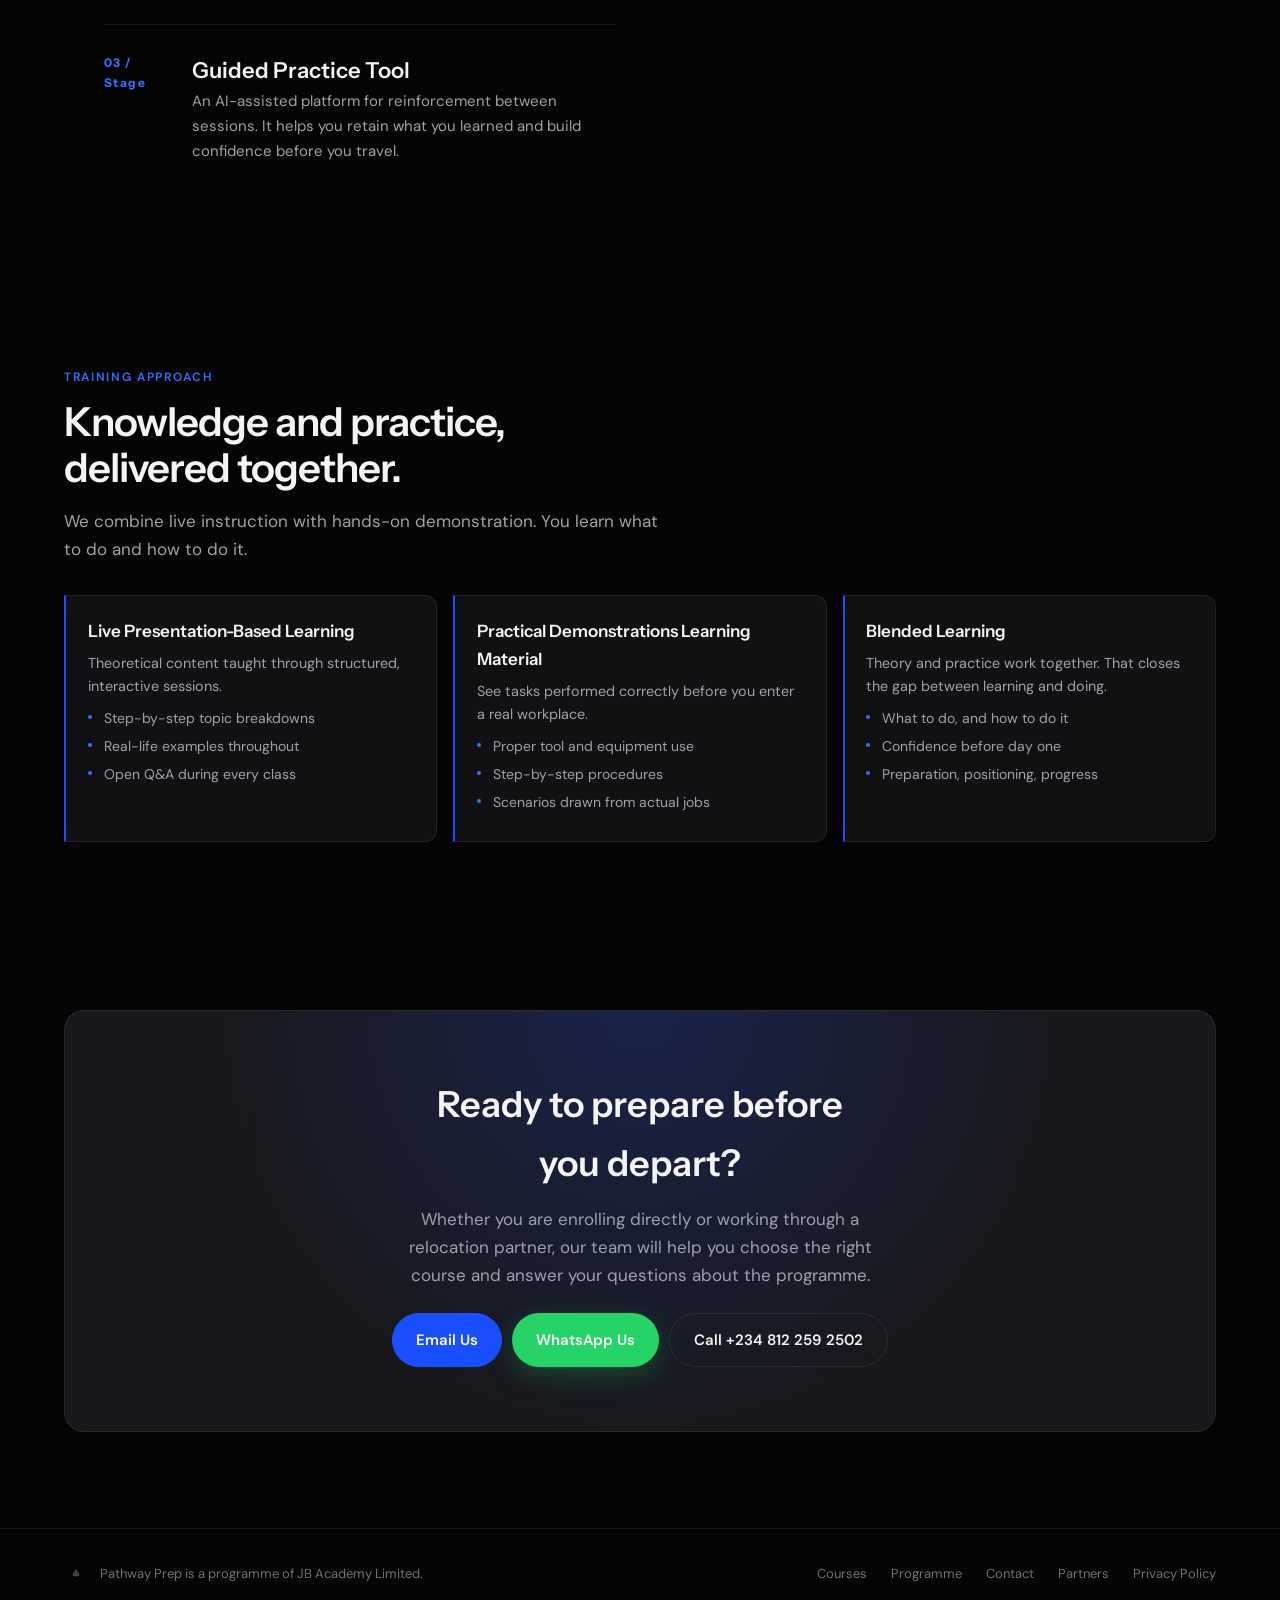
==== commit ead8132a: "Add privacy policy page with mobile layout and footer link. Include full NDPR policy content, collap" ====
--- a/index.html
+++ b/index.html
@@ -300,6 +300,7 @@
         <a href="#programme">Programme</a>
         <a href="#contact">Contact</a>
         <a href="https://partners.pathwayprep.online/partners">Partners</a>
+        <a href="privacy-policy.html">Privacy Policy</a>
       </nav>
     </div>
   </footer>
--- a/css/styles.css
+++ b/css/styles.css
@@ -376,6 +376,524 @@
 .footer-links a { color: var(--text-dim); }
 .footer-links a:hover { color: var(--text); }
 
+/* Legal / policy pages */
+.legal-page {
+  padding-top: var(--header-h);
+  background: var(--black);
+  overflow-x: clip;
+}
+.legal-hero {
+  position: relative;
+  padding: clamp(2rem, 5vw, 3.5rem) 0 clamp(1.75rem, 4vw, 2.75rem);
+  border-bottom: 1px solid var(--border);
+  overflow: hidden;
+}
+.legal-hero::before {
+  content: "";
+  position: absolute;
+  inset: 0;
+  background:
+    radial-gradient(ellipse 80% 70% at 50% -20%, rgba(26, 79, 255, 0.16), transparent 55%),
+    radial-gradient(ellipse 40% 50% at 100% 100%, rgba(26, 79, 255, 0.06), transparent 50%);
+  pointer-events: none;
+}
+.legal-hero::after {
+  content: "";
+  position: absolute;
+  inset: 0;
+  background-image:
+    linear-gradient(rgba(255, 255, 255, 0.025) 1px, transparent 1px),
+    linear-gradient(90deg, rgba(255, 255, 255, 0.025) 1px, transparent 1px);
+  background-size: 48px 48px;
+  mask-image: linear-gradient(to bottom, black 20%, transparent 90%);
+  opacity: 0.5;
+  pointer-events: none;
+}
+.legal-hero-inner { position: relative; }
+.legal-back {
+  display: inline-flex;
+  align-items: center;
+  gap: 0.5rem;
+  margin-bottom: 1.5rem;
+  padding: 0.55rem 1rem 0.55rem 0.75rem;
+  font-size: 0.8125rem;
+  font-weight: 600;
+  letter-spacing: 0.02em;
+  color: var(--text-muted);
+  background: rgba(17, 17, 20, 0.75);
+  border: 1px solid var(--border);
+  border-radius: 999px;
+  backdrop-filter: blur(10px);
+  box-shadow: 0 4px 16px rgba(0, 0, 0, 0.25);
+  transition:
+    color 0.25s var(--ease-out),
+    border-color 0.25s var(--ease-out),
+    background 0.25s var(--ease-out),
+    transform 0.25s var(--ease-out),
+    box-shadow 0.25s var(--ease-out);
+}
+.legal-back-icon {
+  display: flex;
+  align-items: center;
+  justify-content: center;
+  width: 1.5rem;
+  height: 1.5rem;
+  border-radius: 50%;
+  background: var(--surface);
+  border: 1px solid var(--border);
+  color: var(--text);
+  transition:
+    background 0.25s var(--ease-out),
+    border-color 0.25s var(--ease-out),
+    color 0.25s var(--ease-out),
+    transform 0.25s var(--ease-out);
+}
+.legal-back-icon svg { display: block; }
+.legal-back-text { line-height: 1; }
+.legal-back:hover {
+  color: var(--text);
+  border-color: rgba(61, 109, 255, 0.4);
+  background: rgba(26, 79, 255, 0.08);
+  box-shadow: 0 6px 24px rgba(26, 79, 255, 0.15);
+  transform: translateX(-2px);
+}
+.legal-back:hover .legal-back-icon {
+  background: var(--blue);
+  border-color: var(--blue-bright);
+  color: #fff;
+  transform: translateX(-2px);
+}
+.legal-back:focus-visible {
+  outline: 2px solid var(--blue-bright);
+  outline-offset: 3px;
+}
+.legal-back:active {
+  transform: translateX(-1px) scale(0.98);
+}
+.legal-back:active .legal-back-icon { transform: translateX(-1px); }
+.legal-hero h1 {
+  font-family: var(--font-display);
+  font-size: clamp(2rem, 6vw, 3.25rem);
+  font-weight: 600;
+  letter-spacing: -0.03em;
+  line-height: 1.08;
+  margin: 0 0 0.85rem;
+  max-width: 16ch;
+}
+.legal-meta {
+  margin: 0;
+  font-size: 0.9375rem;
+  color: var(--text-muted);
+  max-width: 36rem;
+}
+.legal-meta--date {
+  display: inline-flex;
+  align-items: center;
+  gap: 0.4rem;
+  margin-top: 0.65rem;
+  padding: 0.3rem 0.65rem;
+  font-size: 0.75rem;
+  font-weight: 600;
+  letter-spacing: 0.06em;
+  text-transform: uppercase;
+  color: var(--text-dim);
+  background: var(--surface);
+  border: 1px solid var(--border);
+  border-radius: 999px;
+}
+.legal-layout {
+  display: grid;
+  gap: clamp(1.5rem, 4vw, 3rem);
+  padding: clamp(2rem, 5vw, 3.5rem) 0 clamp(3rem, 8vw, 5rem);
+  align-items: start;
+}
+.legal-sidebar { min-width: 0; }
+.legal-toc {
+  background: var(--surface);
+  border: 1px solid var(--border);
+  border-radius: 0.875rem;
+  overflow: hidden;
+}
+.legal-toc-panel { margin: 0; }
+.legal-toc-panel > summary {
+  list-style: none;
+  cursor: default;
+}
+.legal-toc-panel > summary::-webkit-details-marker { display: none; }
+.legal-toc-title {
+  display: flex;
+  align-items: center;
+  justify-content: space-between;
+  gap: 0.75rem;
+  margin: 0;
+  padding: 1rem 1.15rem;
+  font-family: var(--font-display);
+  font-size: 0.75rem;
+  font-weight: 700;
+  letter-spacing: 0.1em;
+  text-transform: uppercase;
+  color: var(--blue-bright);
+  user-select: none;
+}
+.legal-toc-chevron {
+  display: none;
+  width: 0.5rem;
+  height: 0.5rem;
+  border-right: 1.5px solid var(--text-muted);
+  border-bottom: 1.5px solid var(--text-muted);
+  rotate: 45deg;
+  translate: 0 -0.1rem;
+  transition: rotate 0.25s var(--ease-out);
+}
+.legal-toc-panel[open] .legal-toc-chevron { rotate: -135deg; translate: 0 0.1rem; }
+.legal-toc-panel > ol {
+  margin: 0;
+  padding: 0 1.15rem 1rem;
+  list-style: none;
+  counter-reset: toc;
+}
+.legal-toc li {
+  counter-increment: toc;
+  border-bottom: 1px solid rgba(255, 255, 255, 0.04);
+}
+.legal-toc li:last-child { border-bottom: none; }
+.legal-toc a {
+  display: flex;
+  align-items: center;
+  gap: 0.5rem;
+  min-height: 44px;
+  padding: 0.5rem 0;
+  font-size: 0.8125rem;
+  font-weight: 500;
+  color: var(--text-muted);
+  line-height: 1.35;
+  transition: color 0.2s, padding-left 0.2s var(--ease-out);
+  -webkit-tap-highlight-color: transparent;
+}
+.legal-toc a::before {
+  content: counter(toc, decimal-leading-zero);
+  flex-shrink: 0;
+  font-size: 0.65rem;
+  font-weight: 700;
+  letter-spacing: 0.04em;
+  color: var(--text-dim);
+  transition: color 0.2s;
+}
+.legal-toc a:hover,
+.legal-toc a:focus-visible {
+  color: var(--text);
+  padding-left: 0.25rem;
+  outline: none;
+}
+.legal-toc a:hover::before,
+.legal-toc a:focus-visible::before { color: var(--blue-bright); }
+.legal-content { min-width: 0; }
+.legal-section {
+  scroll-margin-top: calc(var(--header-h) + 1rem);
+  padding: clamp(1.35rem, 3vw, 1.75rem);
+  margin-bottom: 1rem;
+  background: var(--surface);
+  border: 1px solid var(--border);
+  border-radius: 1rem;
+  transition: border-color 0.3s var(--ease-out);
+}
+.legal-section:last-child { margin-bottom: 0; }
+.legal-section:hover { border-color: rgba(61, 109, 255, 0.2); }
+.legal-section h2 {
+  display: flex;
+  align-items: baseline;
+  gap: 0.65rem;
+  font-family: var(--font-display);
+  font-size: clamp(1.0625rem, 2.8vw, 1.3125rem);
+  font-weight: 600;
+  letter-spacing: -0.02em;
+  margin: 0 0 1rem;
+  color: var(--text);
+  line-height: 1.25;
+}
+.legal-section h2::before {
+  content: "";
+  flex-shrink: 0;
+  width: 3px;
+  height: 1.1em;
+  border-radius: 2px;
+  background: linear-gradient(to bottom, var(--blue-bright), var(--blue));
+  translate: 0 0.05em;
+}
+.legal-section p {
+  margin: 0 0 1rem;
+  color: var(--text-muted);
+  font-size: 0.9375rem;
+  line-height: 1.75;
+}
+.legal-section p:last-child { margin-bottom: 0; }
+.legal-section a {
+  color: var(--blue-bright);
+  text-decoration: underline;
+  text-decoration-color: rgba(61, 109, 255, 0.35);
+  text-underline-offset: 0.2em;
+  overflow-wrap: anywhere;
+  word-break: break-word;
+  transition: color 0.2s, text-decoration-color 0.2s;
+}
+.legal-section a:hover {
+  color: var(--text);
+  text-decoration-color: rgba(255, 255, 255, 0.35);
+}
+.legal-callout {
+  padding: 0.85rem 1rem;
+  margin-bottom: 1rem !important;
+  font-weight: 600;
+  color: var(--text) !important;
+  background: linear-gradient(135deg, rgba(26, 79, 255, 0.14), rgba(26, 79, 255, 0.04));
+  border: 1px solid rgba(61, 109, 255, 0.28);
+  border-radius: 0.65rem;
+}
+.legal-list {
+  margin: 0 0 1rem;
+  padding: 0;
+  list-style: none;
+  color: var(--text-muted);
+  font-size: 0.9375rem;
+  line-height: 1.65;
+}
+.legal-list li {
+  position: relative;
+  padding-left: 1.35rem;
+  margin-bottom: 0.6rem;
+}
+.legal-list li:last-child { margin-bottom: 0; }
+.legal-list li::before {
+  content: "";
+  position: absolute;
+  left: 0;
+  top: 0.62em;
+  width: 5px;
+  height: 5px;
+  border-radius: 50%;
+  background: var(--blue-bright);
+  box-shadow: 0 0 8px rgba(61, 109, 255, 0.45);
+}
+.legal-list strong {
+  color: var(--text);
+  font-weight: 600;
+}
+.legal-basis-list {
+  margin: 0;
+  display: grid;
+  gap: 0.75rem;
+}
+.legal-basis-list div {
+  padding: 1rem 1.15rem;
+  background: var(--black-soft);
+  border: 1px solid var(--border);
+  border-radius: 0.75rem;
+  border-left: 3px solid var(--blue);
+  transition: border-color 0.25s, transform 0.25s var(--ease-out);
+}
+.legal-basis-list div:hover {
+  border-color: rgba(61, 109, 255, 0.35);
+  transform: translateX(2px);
+}
+.legal-basis-list dt {
+  font-family: var(--font-display);
+  font-size: 0.9375rem;
+  font-weight: 600;
+  color: var(--text);
+  margin-bottom: 0.35rem;
+}
+.legal-basis-list dd {
+  margin: 0;
+  font-size: 0.875rem;
+  color: var(--text-muted);
+  line-height: 1.65;
+}
+.legal-contact {
+  position: relative;
+  padding: 1.35rem 1.5rem;
+  background: var(--black-soft);
+  border: 1px solid rgba(61, 109, 255, 0.22);
+  border-radius: 0.875rem;
+  margin-bottom: 1rem;
+  overflow: hidden;
+}
+.legal-contact::before {
+  content: "";
+  position: absolute;
+  inset: 0;
+  background: radial-gradient(circle at 0% 0%, rgba(26, 79, 255, 0.12), transparent 55%);
+  pointer-events: none;
+}
+.legal-contact > * { position: relative; }
+.legal-contact p {
+  margin: 0 0 0.55rem;
+  font-size: 0.9375rem;
+  color: var(--text-muted);
+  line-height: 1.55;
+}
+.legal-contact p:last-child { margin-bottom: 0; }
+.legal-contact strong { color: var(--text); }
+.legal-footnote {
+  padding-top: 0.5rem;
+  font-size: 0.8125rem !important;
+  color: var(--text-dim) !important;
+  line-height: 1.65 !important;
+  border-top: 1px solid var(--border);
+}
+.footer-links a[aria-current="page"] {
+  color: var(--text);
+  text-decoration: underline;
+  text-underline-offset: 0.2em;
+}
+
+@media (min-width: 900px) {
+  .legal-layout {
+    grid-template-columns: minmax(11rem, 14rem) minmax(0, 1fr);
+    gap: 3rem;
+  }
+  .legal-sidebar {
+    position: sticky;
+    top: calc(var(--header-h) + 1.5rem);
+  }
+  .legal-toc-panel > summary { pointer-events: none; }
+  .legal-toc-panel::details-content { display: block; }
+  .legal-toc-panel > ol { padding: 0 1.35rem 1.25rem; }
+}
+
+@media (max-width: 899px) {
+  .legal-layout {
+    gap: 1.25rem;
+    padding-top: 1.5rem;
+    padding-bottom: 2.5rem;
+  }
+  .legal-hero {
+    padding-top: 1.5rem;
+    padding-bottom: 1.25rem;
+  }
+  .legal-hero h1 {
+    max-width: none;
+    font-size: clamp(1.65rem, 7vw, 2.25rem);
+  }
+  .legal-meta { font-size: 0.875rem; }
+  .legal-toc-title {
+    cursor: pointer;
+    min-height: 48px;
+    padding: 0.85rem 1rem;
+  }
+  .legal-toc-chevron { display: block; }
+  .legal-toc-panel > ol {
+    padding: 0 1rem 0.85rem;
+    max-height: min(50vh, 22rem);
+    overflow-y: auto;
+    overscroll-behavior: contain;
+    -webkit-overflow-scrolling: touch;
+  }
+  .legal-toc li { border-bottom: 1px solid rgba(255, 255, 255, 0.04); }
+  .legal-toc li:last-child { border-bottom: none; }
+  .legal-toc a {
+    font-size: 0.875rem;
+    padding: 0.35rem 0;
+  }
+  .legal-section {
+    padding: 1.15rem 1rem;
+    margin-bottom: 0.75rem;
+    border-radius: 0.875rem;
+  }
+  .legal-section h2 {
+    align-items: flex-start;
+    gap: 0.5rem;
+    font-size: clamp(1rem, 4.2vw, 1.2rem);
+    line-height: 1.3;
+  }
+  .legal-section p,
+  .legal-list,
+  .legal-basis-list dd { font-size: 0.875rem; }
+  .legal-callout {
+    padding: 0.75rem 0.85rem;
+    font-size: 0.875rem;
+    line-height: 1.5;
+  }
+  .legal-basis-list div {
+    padding: 0.85rem 1rem;
+  }
+  .legal-basis-list div:hover { transform: none; }
+  .legal-contact {
+    padding: 1rem 1.1rem;
+  }
+  .legal-contact p { font-size: 0.875rem; }
+}
+
+@media (max-width: 767px) {
+  :root { --header-h: 4.25rem; }
+
+  .legal-page { padding-top: var(--header-h); }
+  .legal-page .container { width: min(100% - 1.25rem, var(--max-width)); }
+  .legal-back {
+    margin-bottom: 1rem;
+    min-height: 44px;
+    padding: 0.5rem 0.95rem 0.5rem 0.65rem;
+    font-size: 0.75rem;
+  }
+  .legal-back-icon {
+    width: 1.65rem;
+    height: 1.65rem;
+  }
+  .legal-hero .section-label { margin-bottom: 0.65rem; }
+  .legal-meta--date {
+    font-size: 0.6875rem;
+    padding: 0.25rem 0.55rem;
+  }
+  .legal-section {
+    scroll-margin-top: calc(var(--header-h) + 0.75rem);
+  }
+  .legal-section:hover { border-color: var(--border); }
+}
+
+@media (max-width: 639px) {
+  .legal-layout {
+    padding-top: 1.25rem;
+    padding-bottom: 2rem;
+  }
+  .legal-hero h1 { font-size: clamp(1.5rem, 8vw, 1.85rem); }
+  .legal-section h2::before { height: 1.25em; }
+}
+
+@media (max-width: 380px) {
+  .legal-hero { padding-top: 1.25rem; }
+  .legal-hero h1 { font-size: 1.45rem; letter-spacing: -0.02em; }
+  .legal-meta { font-size: 0.8125rem; }
+  .legal-section { padding: 1rem 0.85rem; }
+  .legal-section h2 { font-size: 0.9375rem; }
+  .legal-toc a { font-size: 0.8125rem; min-height: 40px; }
+  .legal-callout { font-size: 0.8125rem; }
+}
+
+@media (hover: none) {
+  .legal-section:hover { border-color: var(--border); }
+  .legal-basis-list div:hover { transform: none; border-color: var(--border); }
+  .legal-toc a:hover { padding-left: 0; }
+  .legal-back:hover { transform: none; }
+  .legal-back:hover .legal-back-icon { transform: none; }
+}
+
+@media print {
+  .site-header,
+  .mobile-nav,
+  .legal-sidebar,
+  .legal-back,
+  .site-footer { display: none !important; }
+  .legal-page { padding-top: 0; }
+  .legal-section {
+    break-inside: avoid;
+    border: 1px solid #ccc;
+    background: #fff;
+    color: #000;
+  }
+  .legal-section p,
+  .legal-list,
+  .legal-basis-list dd { color: #333; }
+}
+
 .reveal {
   opacity: 0; transform: translateY(24px);
   transition: opacity 0.7s var(--ease-out) var(--reveal-delay, 0s),
